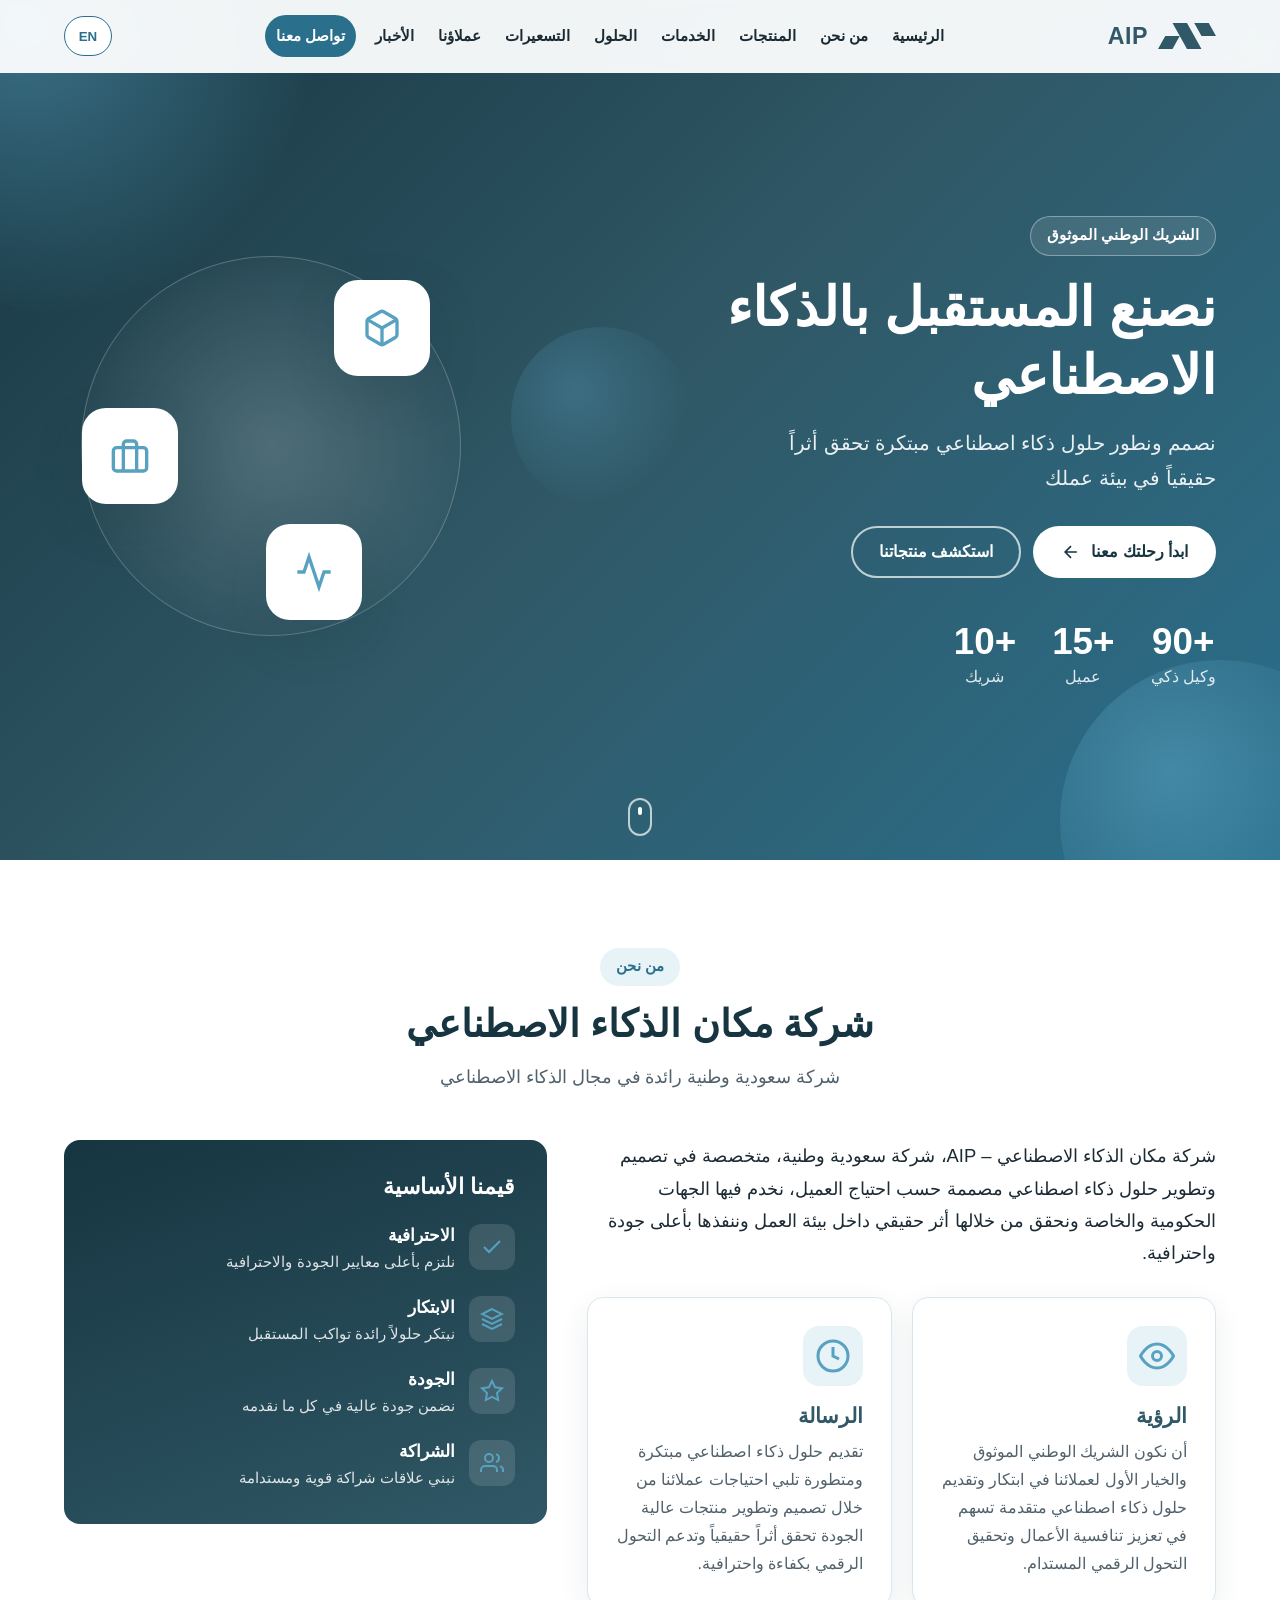
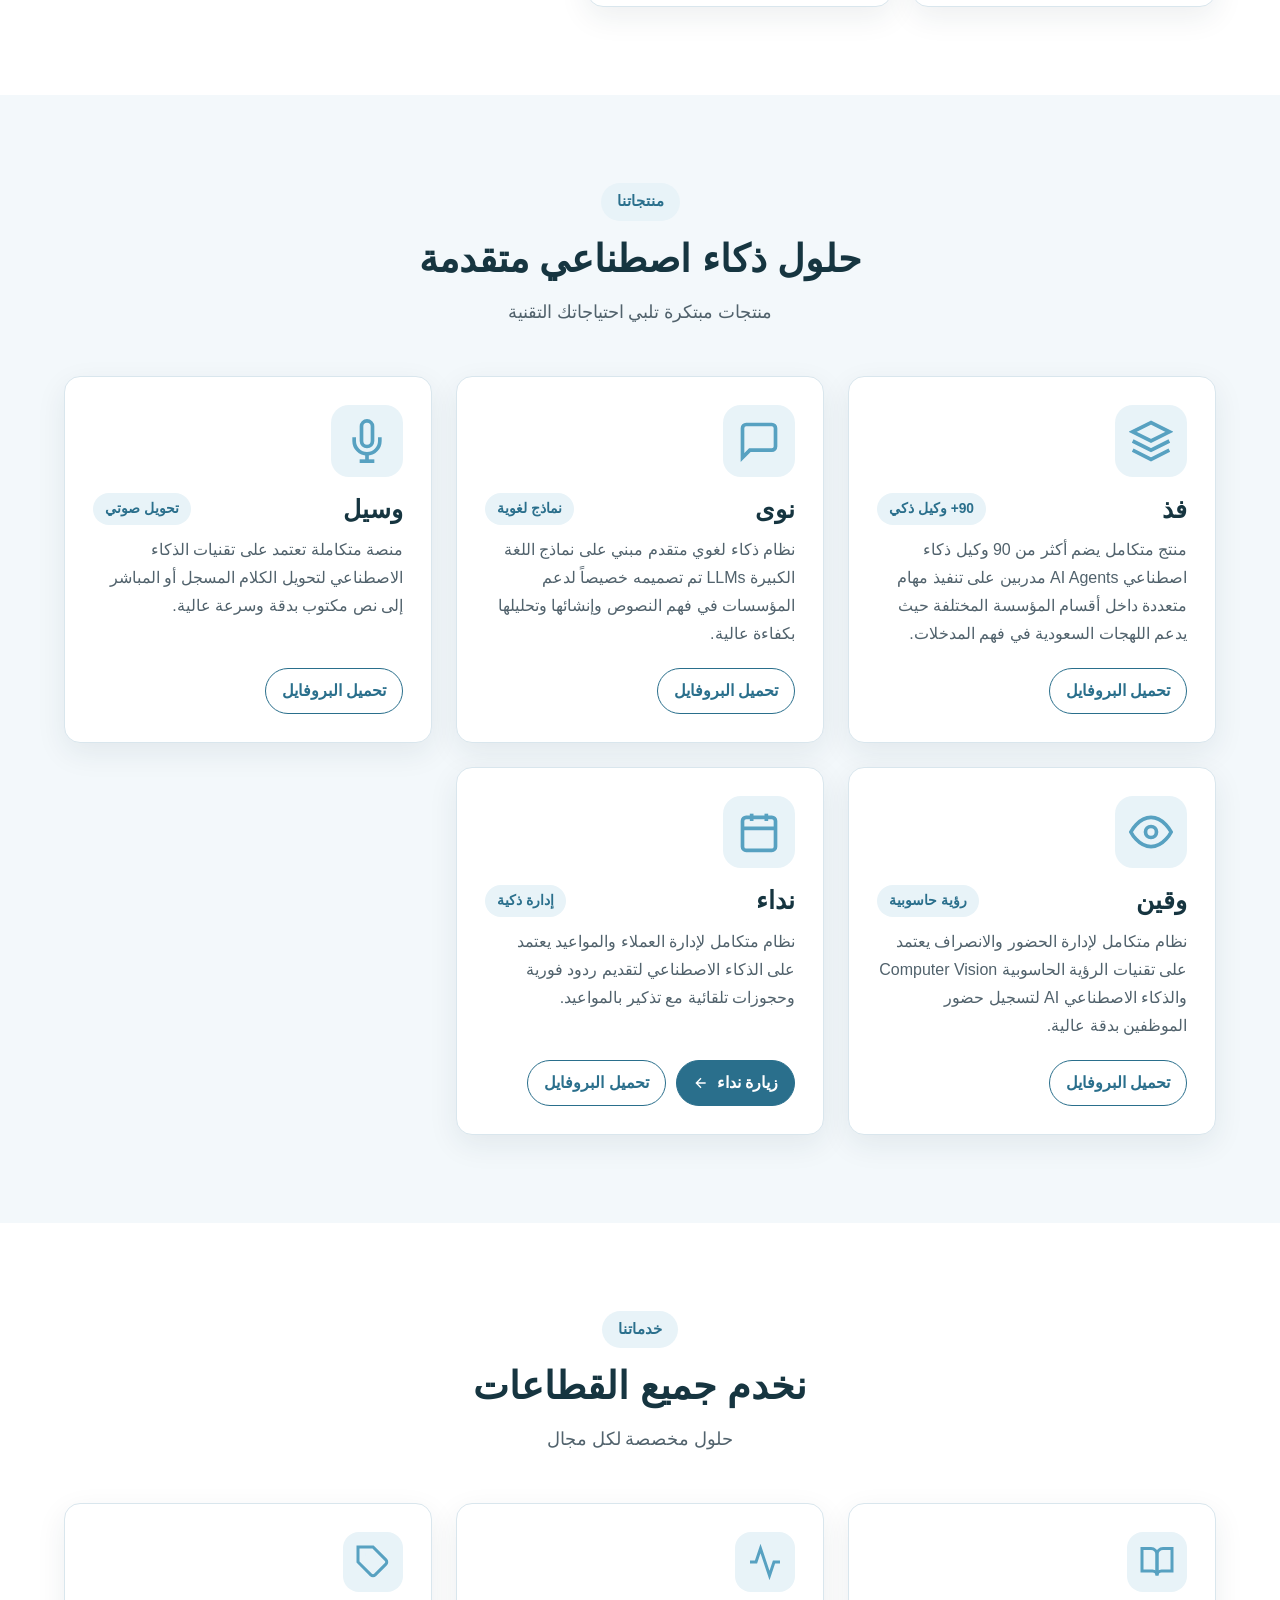
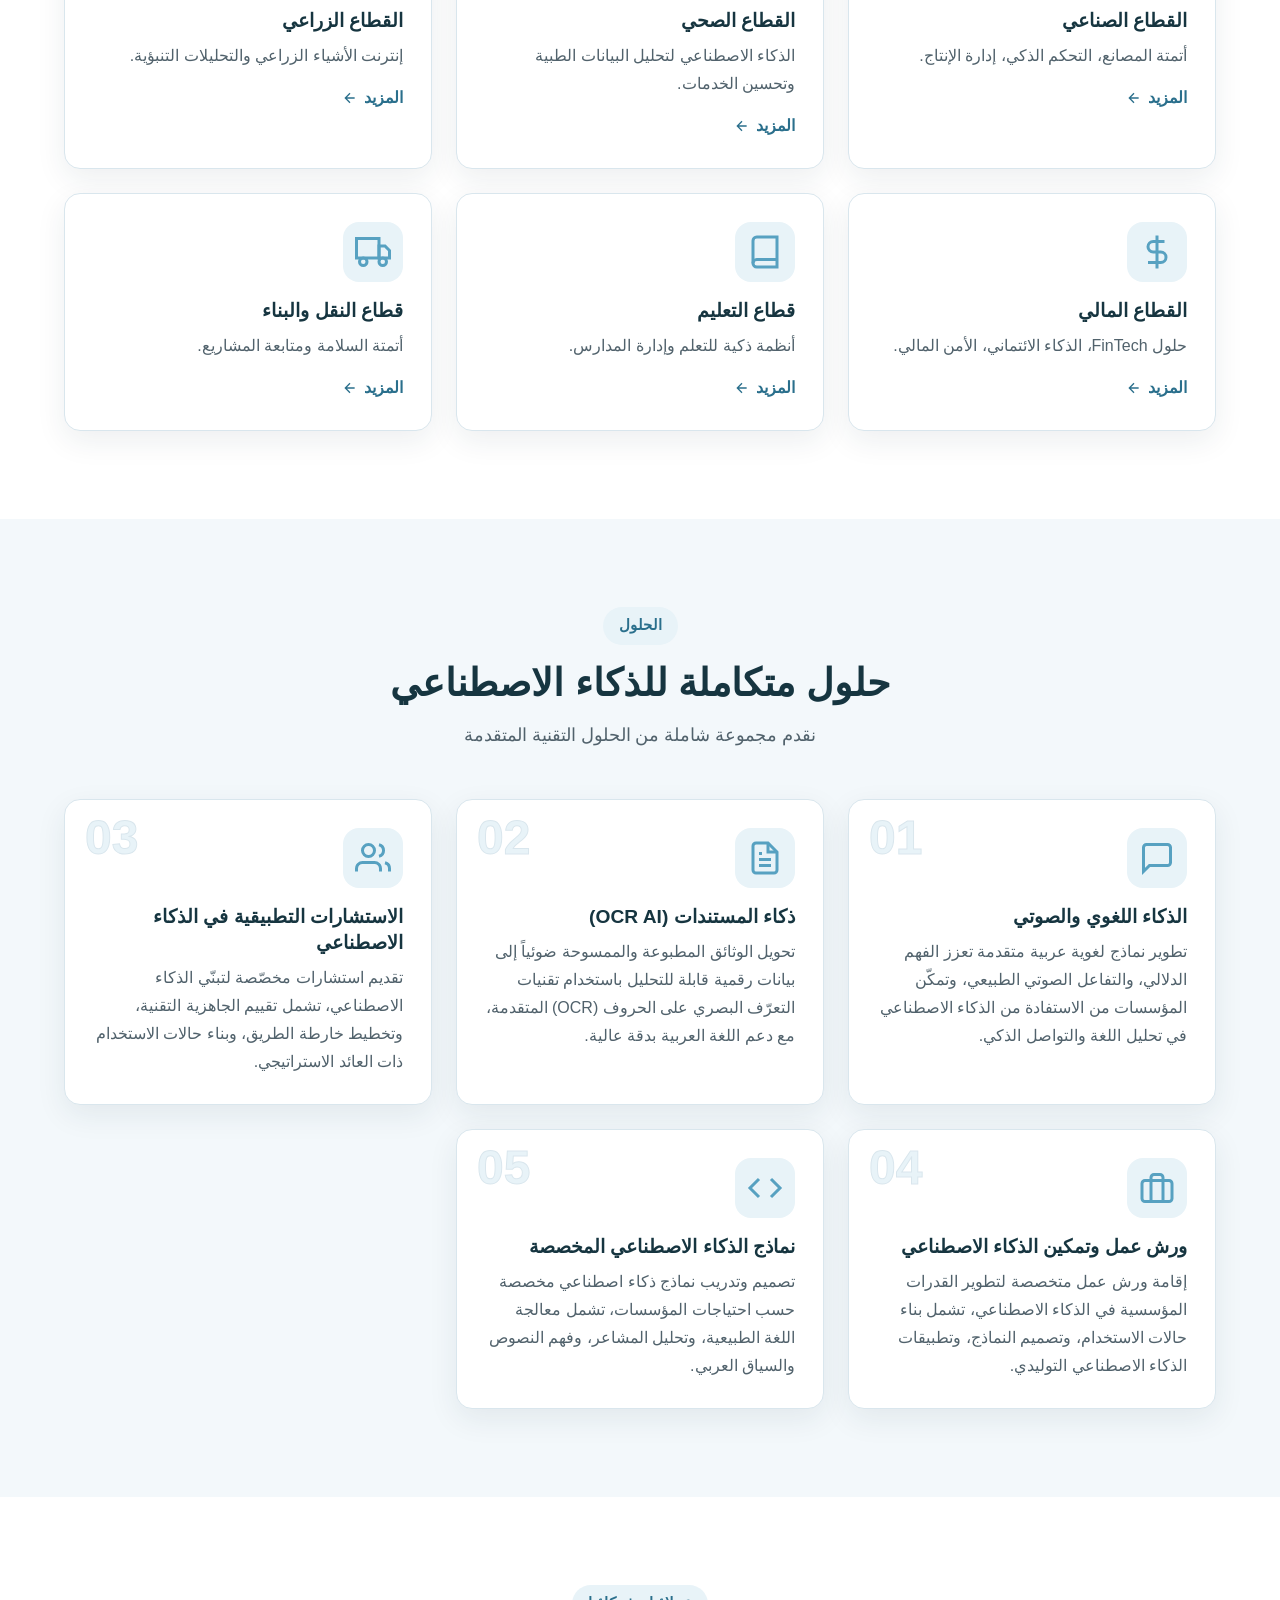
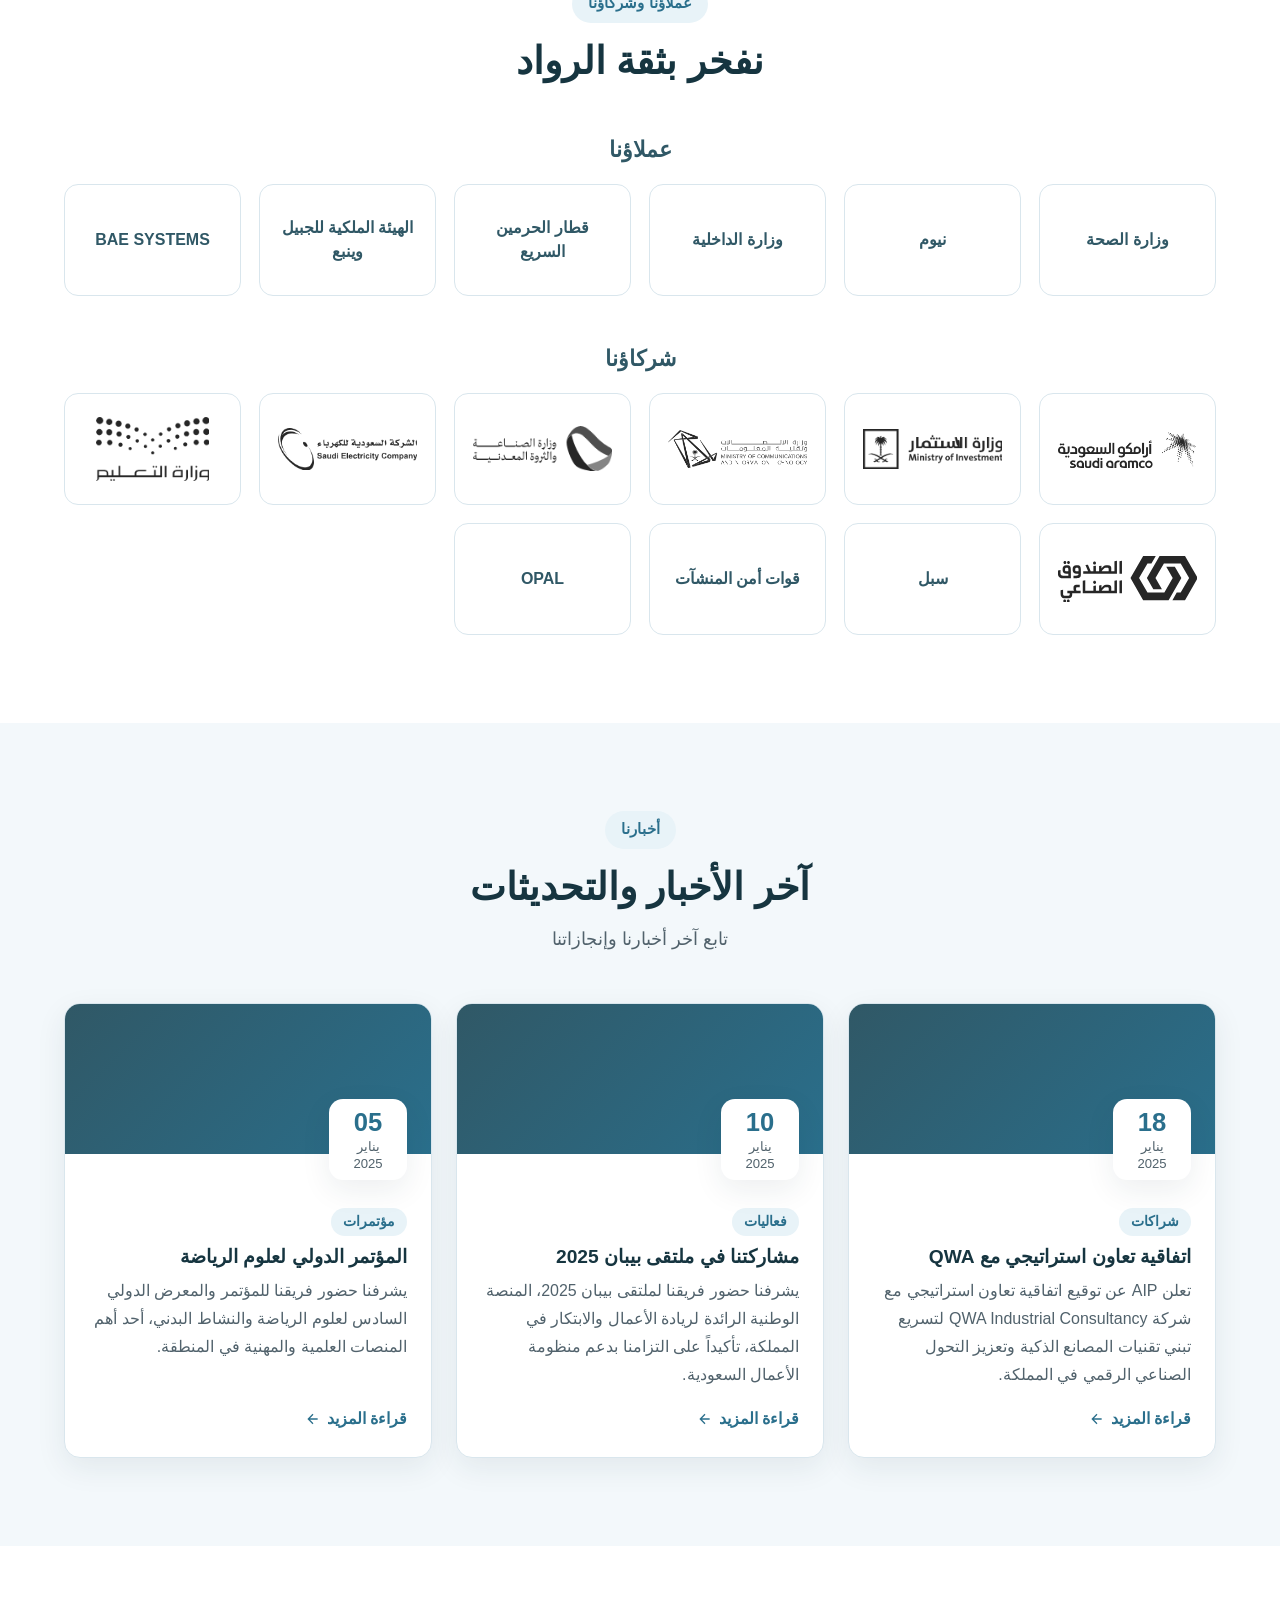
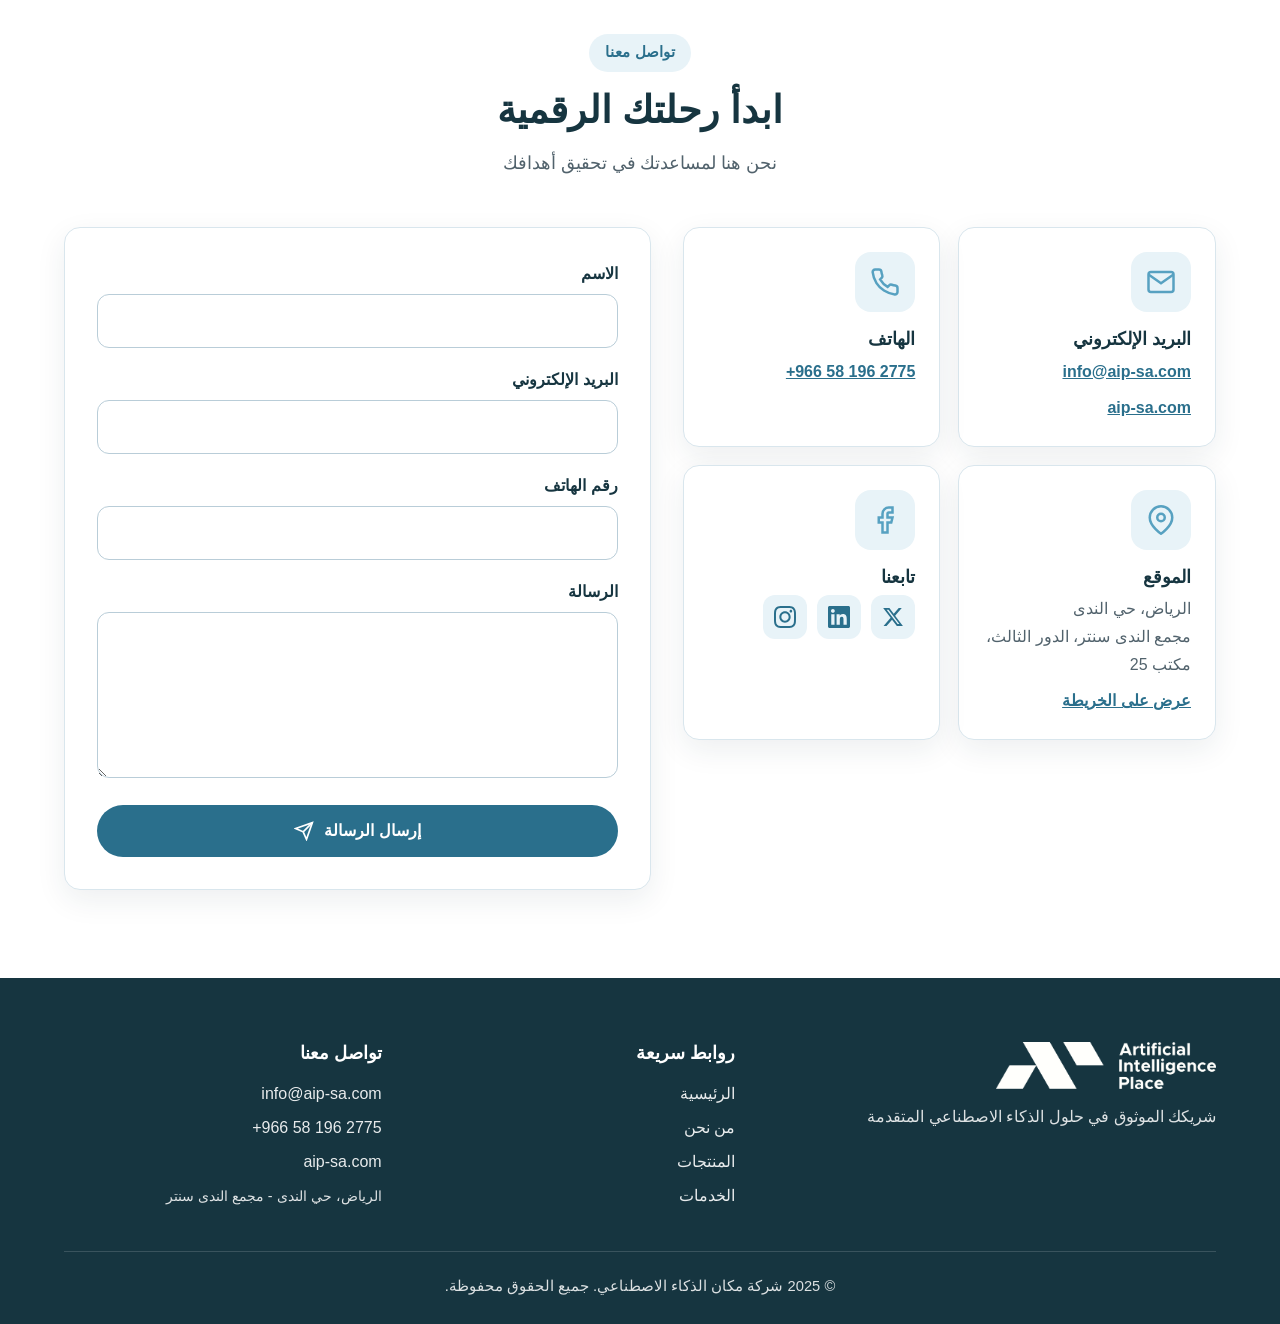
==== public/index.html @ 60fdc1ae "Rebuild AIP website from the Feb 2026 saudiaip.com archive for aip-sa.com Static HTML/CSS/JS rebuild" ====
<!DOCTYPE html>
<html lang="ar" dir="rtl" data-title-ar="AIP - شركة مكان الذكاء الاصطناعي" data-title-en="AIP - AI Place Company">
<head>
  <meta charset="UTF-8">
  <meta name="viewport" content="width=device-width, initial-scale=1">
  <title>AIP - شركة مكان الذكاء الاصطناعي</title>
  <meta name="description" content="شركة مكان الذكاء الاصطناعي - AIP | AI Place Company">
  <meta name="theme-color" content="#57a1c1">
  <meta name="format-detection" content="telephone=yes">
  <link rel="canonical" href="https://aip-sa.com/">
  <link rel="icon" type="image/svg+xml" href="assets/img/logo-mark.svg">
  <link rel="stylesheet" href="assets/css/style.css">
</head>
<body>
  <a class="skip-link" href="#main" data-ar="تخطَّ إلى المحتوى" data-en="Skip to content">تخطَّ إلى المحتوى</a>

  <div class="splash" aria-hidden="true">
    <div class="splash-inner">
      <img src="assets/img/logo-mark.svg" alt="" width="92" height="40">
      <div class="loader"></div>
    </div>
  </div>

  <header class="navbar" id="navbar">
    <nav class="container nav-content" aria-label="Main" data-ar-label="القائمة الرئيسية" data-en-label="Main">
      <a class="logo" href="#home" aria-label="AIP">
        <img src="assets/img/logo-mark.svg" alt="" width="58" height="25">
        <span>AIP</span>
      </a>
      <ul class="nav-menu" id="navMenu">
        <li><a href="#home" class="nav-link" data-ar="الرئيسية" data-en="Home">الرئيسية</a></li>
        <li><a href="#about" class="nav-link" data-ar="من نحن" data-en="About Us">من نحن</a></li>
        <li><a href="#products" class="nav-link" data-ar="المنتجات" data-en="Products">المنتجات</a></li>
        <li><a href="#services" class="nav-link" data-ar="الخدمات" data-en="Services">الخدمات</a></li>
        <li><a href="#solutions" class="nav-link" data-ar="الحلول" data-en="Solutions">الحلول</a></li>
        <li><a href="pricing.html" class="nav-link" data-ar="التسعيرات" data-en="Pricing">التسعيرات</a></li>
        <li><a href="#clients" class="nav-link" data-ar="عملاؤنا" data-en="Clients">عملاؤنا</a></li>
        <li><a href="#news" class="nav-link" data-ar="الأخبار" data-en="News">الأخبار</a></li>
        <li><a href="#contact" class="nav-link btn-nav" data-ar="تواصل معنا" data-en="Contact Us">تواصل معنا</a></li>
      </ul>
      <div class="nav-actions">
        <button type="button" class="lang-toggle" id="langToggle" lang="en" aria-label="Switch to English">EN</button>
        <button type="button" class="menu-toggle" id="menuToggle" aria-expanded="false" aria-controls="navMenu" aria-label="القائمة" data-ar-label="القائمة" data-en-label="Menu">
          <span></span><span></span><span></span>
        </button>
      </div>
    </nav>
  </header>

  <main id="main">
    <!-- Hero -->
    <section id="home" class="hero">
      <div class="hero-background" aria-hidden="true">
        <div class="shape shape-1"></div>
        <div class="shape shape-2"></div>
        <div class="shape shape-3"></div>
      </div>
      <div class="container">
        <div class="hero-grid">
          <div class="hero-content">
            <p class="hero-badge" data-ar="الشريك الوطني الموثوق" data-en="Trusted National Partner">الشريك الوطني الموثوق</p>
            <h1 class="hero-title" data-ar="نصنع المستقبل بالذكاء الاصطناعي" data-en="Building the Future with AI">نصنع المستقبل بالذكاء الاصطناعي</h1>
            <p class="hero-subtitle" data-ar="نصمم ونطور حلول ذكاء اصطناعي مبتكرة تحقق أثراً حقيقياً في بيئة عملك" data-en="We design and develop innovative AI solutions that create real impact in your work environment">نصمم ونطور حلول ذكاء اصطناعي مبتكرة تحقق أثراً حقيقياً في بيئة عملك</p>
            <div class="hero-buttons">
              <a href="#contact" class="btn btn-primary">
                <span data-ar="ابدأ رحلتك معنا" data-en="Start Your Journey">ابدأ رحلتك معنا</span>
                <svg class="i-arrow" width="20" height="20" viewBox="0 0 24 24" fill="none" stroke="currentColor" stroke-width="2" aria-hidden="true" focusable="false"><path d="M5 12h14M12 5l7 7-7 7"/></svg>
              </a>
              <a href="#products" class="btn btn-secondary"><span data-ar="استكشف منتجاتنا" data-en="Explore Products">استكشف منتجاتنا</span></a>
            </div>
            <div class="hero-stats">
              <div class="stat-item"><div class="stat-number" dir="ltr">90+</div><div class="stat-label" data-ar="وكيل ذكي" data-en="AI Agents">وكيل ذكي</div></div>
              <div class="stat-item"><div class="stat-number" dir="ltr">15+</div><div class="stat-label" data-ar="عميل" data-en="Clients">عميل</div></div>
              <div class="stat-item"><div class="stat-number" dir="ltr">10+</div><div class="stat-label" data-ar="شريك" data-en="Partners">شريك</div></div>
            </div>
          </div>
          <div class="hero-visual" aria-hidden="true">
            <div class="visual-container">
              <div class="floating-card card-1">
                <svg width="40" height="40" viewBox="0 0 24 24" fill="none" stroke="#57a1c1" stroke-width="2"><path d="M21 16V8a2 2 0 0 0-1-1.73l-7-4a2 2 0 0 0-2 0l-7 4A2 2 0 0 0 3 8v8a2 2 0 0 0 1 1.73l7 4a2 2 0 0 0 2 0l7-4A2 2 0 0 0 21 16z"/><polyline points="3.27 6.96 12 12.01 20.73 6.96"/><line x1="12" y1="22.08" x2="12" y2="12"/></svg>
              </div>
              <div class="floating-card card-2">
                <svg width="40" height="40" viewBox="0 0 24 24" fill="none" stroke="#57a1c1" stroke-width="2"><rect x="2" y="7" width="20" height="14" rx="2" ry="2"/><path d="M16 21V5a2 2 0 0 0-2-2h-4a2 2 0 0 0-2 2v16"/></svg>
              </div>
              <div class="floating-card card-3">
                <svg width="40" height="40" viewBox="0 0 24 24" fill="none" stroke="#57a1c1" stroke-width="2"><polyline points="22 12 18 12 15 21 9 3 6 12 2 12"/></svg>
              </div>
            </div>
          </div>
        </div>
      </div>
      <div class="scroll-indicator" aria-hidden="true"><div class="scroll-mouse"></div></div>
    </section>

    <!-- About -->
    <section id="about" class="section" aria-labelledby="about-title">
      <div class="container">
        <div class="section-header">
          <span class="section-label" data-ar="من نحن" data-en="About Us">من نحن</span>
          <h2 class="section-title" id="about-title" data-ar="شركة مكان الذكاء الاصطناعي" data-en="AI Place Company">شركة مكان الذكاء الاصطناعي</h2>
          <p class="section-description" data-ar="شركة سعودية وطنية رائدة في مجال الذكاء الاصطناعي" data-en="A leading Saudi national company in artificial intelligence">شركة سعودية وطنية رائدة في مجال الذكاء الاصطناعي</p>
        </div>
        <div class="about-grid">
          <div class="about-content">
            <p class="lead-text" data-ar="شركة مكان الذكاء الاصطناعي – AIP، شركة سعودية وطنية، متخصصة في تصميم وتطوير حلول ذكاء اصطناعي مصممة حسب احتياج العميل، نخدم فيها الجهات الحكومية والخاصة ونحقق من خلالها أثر حقيقي داخل بيئة العمل وننفذها بأعلى جودة واحترافية." data-en="AI Place – AIP, a Saudi national company specialized in designing and developing AI solutions tailored to client needs. We serve government and private sectors, creating real impact in work environments with the highest quality and professionalism.">شركة مكان الذكاء الاصطناعي – AIP، شركة سعودية وطنية، متخصصة في تصميم وتطوير حلول ذكاء اصطناعي مصممة حسب احتياج العميل، نخدم فيها الجهات الحكومية والخاصة ونحقق من خلالها أثر حقيقي داخل بيئة العمل وننفذها بأعلى جودة واحترافية.</p>
            <div class="vision-mission-grid">
              <article class="vm-card card">
                <div class="icon-box sm" aria-hidden="true">
                  <svg width="36" height="36" viewBox="0 0 24 24" fill="none" stroke="#57a1c1" stroke-width="2"><path d="M1 12s4-8 11-8 11 8 11 8-4 8-11 8-11-8-11-8z"/><circle cx="12" cy="12" r="3"/></svg>
                </div>
                <h3 data-ar="الرؤية" data-en="Vision">الرؤية</h3>
                <p data-ar="أن نكون الشريك الوطني الموثوق والخيار الأول لعملائنا في ابتكار وتقديم حلول ذكاء اصطناعي متقدمة تسهم في تعزيز تنافسية الأعمال وتحقيق التحول الرقمي المستدام." data-en="To be the trusted national partner and first choice for our clients in innovating and delivering advanced AI solutions that enhance business competitiveness and achieve sustainable digital transformation.">أن نكون الشريك الوطني الموثوق والخيار الأول لعملائنا في ابتكار وتقديم حلول ذكاء اصطناعي متقدمة تسهم في تعزيز تنافسية الأعمال وتحقيق التحول الرقمي المستدام.</p>
              </article>
              <article class="vm-card card">
                <div class="icon-box sm" aria-hidden="true">
                  <svg width="36" height="36" viewBox="0 0 24 24" fill="none" stroke="#57a1c1" stroke-width="2"><circle cx="12" cy="12" r="10"/><polyline points="12 6 12 12 16 14"/></svg>
                </div>
                <h3 data-ar="الرسالة" data-en="Mission">الرسالة</h3>
                <p data-ar="تقديم حلول ذكاء اصطناعي مبتكرة ومتطورة تلبي احتياجات عملائنا من خلال تصميم وتطوير منتجات عالية الجودة تحقق أثراً حقيقياً وتدعم التحول الرقمي بكفاءة واحترافية." data-en="Delivering innovative and advanced AI solutions that meet our clients' needs through designing and developing high-quality products that create real impact and support digital transformation efficiently and professionally.">تقديم حلول ذكاء اصطناعي مبتكرة ومتطورة تلبي احتياجات عملائنا من خلال تصميم وتطوير منتجات عالية الجودة تحقق أثراً حقيقياً وتدعم التحول الرقمي بكفاءة واحترافية.</p>
              </article>
            </div>
          </div>
          <div class="about-values">
            <h3 class="values-title" data-ar="قيمنا الأساسية" data-en="Our Core Values">قيمنا الأساسية</h3>
            <div class="values-list">
              <div class="value-item">
                <div class="value-icon" aria-hidden="true"><svg width="24" height="24" viewBox="0 0 24 24" fill="none" stroke="#57a1c1" stroke-width="2"><polyline points="20 6 9 17 4 12"/></svg></div>
                <div class="value-content">
                  <h4 data-ar="الاحترافية" data-en="Professionalism">الاحترافية</h4>
                  <p data-ar="نلتزم بأعلى معايير الجودة والاحترافية" data-en="Committed to highest quality and professionalism">نلتزم بأعلى معايير الجودة والاحترافية</p>
                </div>
              </div>
              <div class="value-item">
                <div class="value-icon" aria-hidden="true"><svg width="24" height="24" viewBox="0 0 24 24" fill="none" stroke="#57a1c1" stroke-width="2"><path d="M12 2L2 7l10 5 10-5-10-5z"/><path d="M2 17l10 5 10-5M2 12l10 5 10-5"/></svg></div>
                <div class="value-content">
                  <h4 data-ar="الابتكار" data-en="Innovation">الابتكار</h4>
                  <p data-ar="نبتكر حلولاً رائدة تواكب المستقبل" data-en="Creating pioneering solutions for the future">نبتكر حلولاً رائدة تواكب المستقبل</p>
                </div>
              </div>
              <div class="value-item">
                <div class="value-icon" aria-hidden="true"><svg width="24" height="24" viewBox="0 0 24 24" fill="none" stroke="#57a1c1" stroke-width="2"><path d="M12 2l3.09 6.26L22 9.27l-5 4.87 1.18 6.88L12 17.77l-6.18 3.25L7 14.14 2 9.27l6.91-1.01L12 2z"/></svg></div>
                <div class="value-content">
                  <h4 data-ar="الجودة" data-en="Quality">الجودة</h4>
                  <p data-ar="نضمن جودة عالية في كل ما نقدمه" data-en="Ensuring high quality in everything we deliver">نضمن جودة عالية في كل ما نقدمه</p>
                </div>
              </div>
              <div class="value-item">
                <div class="value-icon" aria-hidden="true"><svg width="24" height="24" viewBox="0 0 24 24" fill="none" stroke="#57a1c1" stroke-width="2"><path d="M17 21v-2a4 4 0 0 0-4-4H5a4 4 0 0 0-4 4v2"/><circle cx="9" cy="7" r="4"/><path d="M23 21v-2a4 4 0 0 0-3-3.87"/><path d="M16 3.13a4 4 0 0 1 0 7.75"/></svg></div>
                <div class="value-content">
                  <h4 data-ar="الشراكة" data-en="Partnership">الشراكة</h4>
                  <p data-ar="نبني علاقات شراكة قوية ومستدامة" data-en="Building strong and sustainable partnerships">نبني علاقات شراكة قوية ومستدامة</p>
                </div>
              </div>
            </div>
          </div>
        </div>
      </div>
    </section>

    <!-- Products -->
    <section id="products" class="section section-alt" aria-labelledby="products-title">
      <div class="container">
        <div class="section-header">
          <span class="section-label" data-ar="منتجاتنا" data-en="Our Products">منتجاتنا</span>
          <h2 class="section-title" id="products-title" data-ar="حلول ذكاء اصطناعي متقدمة" data-en="Advanced AI Solutions">حلول ذكاء اصطناعي متقدمة</h2>
          <p class="section-description" data-ar="منتجات مبتكرة تلبي احتياجاتك التقنية" data-en="Innovative products meeting your technical needs">منتجات مبتكرة تلبي احتياجاتك التقنية</p>
        </div>
        <div class="grid-auto">
          <article class="product-card card">
            <div class="icon-box" aria-hidden="true"><svg width="44" height="44" viewBox="0 0 24 24" fill="none" stroke="#57a1c1" stroke-width="2"><path d="M12 2L2 7l10 5 10-5-10-5z"/><path d="M2 17l10 5 10-5"/><path d="M2 12l10 5 10-5"/></svg></div>
            <div class="product-head">
              <h3 data-ar="فذ" data-en="Fath">فذ</h3>
              <span class="product-badge" data-ar="90+ وكيل ذكي" data-en="90+ AI Agents">90+ وكيل ذكي</span>
            </div>
            <p data-ar="منتج متكامل يضم أكثر من 90 وكيل ذكاء اصطناعي AI Agents مدربين على تنفيذ مهام متعددة داخل أقسام المؤسسة المختلفة حيث يدعم اللهجات السعودية في فهم المدخلات." data-en="An integrated product featuring over 90 AI Agents trained to perform multiple tasks across various organizational departments, supporting Saudi dialects.">منتج متكامل يضم أكثر من 90 وكيل ذكاء اصطناعي AI Agents مدربين على تنفيذ مهام متعددة داخل أقسام المؤسسة المختلفة حيث يدعم اللهجات السعودية في فهم المدخلات.</p>
            <div class="product-links">
              <a href="#contact" class="product-link"><span data-ar="تحميل البروفايل" data-en="Download Profile">تحميل البروفايل</span></a>
            </div>
          </article>

          <article class="product-card card">
            <div class="icon-box" aria-hidden="true"><svg width="44" height="44" viewBox="0 0 24 24" fill="none" stroke="#57a1c1" stroke-width="2"><path d="M21 15a2 2 0 0 1-2 2H7l-4 4V5a2 2 0 0 1 2-2h14a2 2 0 0 1 2 2z"/></svg></div>
            <div class="product-head">
              <h3 data-ar="نوى" data-en="Nawa">نوى</h3>
              <span class="product-badge" data-ar="نماذج لغوية" data-en="LLMs">نماذج لغوية</span>
            </div>
            <p data-ar="نظام ذكاء لغوي متقدم مبني على نماذج اللغة الكبيرة LLMs تم تصميمه خصيصاً لدعم المؤسسات في فهم النصوص وإنشائها وتحليلها بكفاءة عالية." data-en="An advanced linguistic intelligence system built on LLMs, designed to support organizations in understanding, generating, and analyzing texts efficiently.">نظام ذكاء لغوي متقدم مبني على نماذج اللغة الكبيرة LLMs تم تصميمه خصيصاً لدعم المؤسسات في فهم النصوص وإنشائها وتحليلها بكفاءة عالية.</p>
            <div class="product-links">
              <a href="#contact" class="product-link"><span data-ar="تحميل البروفايل" data-en="Download Profile">تحميل البروفايل</span></a>
            </div>
          </article>

          <article class="product-card card">
            <div class="icon-box" aria-hidden="true"><svg width="44" height="44" viewBox="0 0 24 24" fill="none" stroke="#57a1c1" stroke-width="2"><path d="M12 1a3 3 0 0 0-3 3v8a3 3 0 0 0 6 0V4a3 3 0 0 0-3-3z"/><path d="M19 10v2a7 7 0 0 1-14 0v-2"/><line x1="12" y1="19" x2="12" y2="23"/><line x1="8" y1="23" x2="16" y2="23"/></svg></div>
            <div class="product-head">
              <h3 data-ar="وسيل" data-en="Waseel">وسيل</h3>
              <span class="product-badge" data-ar="تحويل صوتي" data-en="Speech-to-Text">تحويل صوتي</span>
            </div>
            <p data-ar="منصة متكاملة تعتمد على تقنيات الذكاء الاصطناعي لتحويل الكلام المسجل أو المباشر إلى نص مكتوب بدقة وسرعة عالية." data-en="An integrated platform using AI technologies to convert recorded or live speech into written text with high accuracy and speed.">منصة متكاملة تعتمد على تقنيات الذكاء الاصطناعي لتحويل الكلام المسجل أو المباشر إلى نص مكتوب بدقة وسرعة عالية.</p>
            <div class="product-links">
              <a href="#contact" class="product-link"><span data-ar="تحميل البروفايل" data-en="Download Profile">تحميل البروفايل</span></a>
            </div>
          </article>

          <article class="product-card card">
            <div class="icon-box" aria-hidden="true"><svg width="44" height="44" viewBox="0 0 24 24" fill="none" stroke="#57a1c1" stroke-width="2"><path d="M1 12s4-8 11-8 11 8 11 8-4 8-11 8-11-8-11-8z"/><circle cx="12" cy="12" r="3"/></svg></div>
            <div class="product-head">
              <h3 data-ar="وقين" data-en="Waqeen">وقين</h3>
              <span class="product-badge" data-ar="رؤية حاسوبية" data-en="Computer Vision">رؤية حاسوبية</span>
            </div>
            <p data-ar="نظام متكامل لإدارة الحضور والانصراف يعتمد على تقنيات الرؤية الحاسوبية Computer Vision والذكاء الاصطناعي AI لتسجيل حضور الموظفين بدقة عالية." data-en="An integrated attendance management system using Computer Vision and AI to record employee attendance with high accuracy.">نظام متكامل لإدارة الحضور والانصراف يعتمد على تقنيات الرؤية الحاسوبية Computer Vision والذكاء الاصطناعي AI لتسجيل حضور الموظفين بدقة عالية.</p>
            <div class="product-links">
              <a href="#contact" class="product-link"><span data-ar="تحميل البروفايل" data-en="Download Profile">تحميل البروفايل</span></a>
            </div>
          </article>

          <article class="product-card card">
            <div class="icon-box" aria-hidden="true"><svg width="44" height="44" viewBox="0 0 24 24" fill="none" stroke="#57a1c1" stroke-width="2"><rect x="3" y="4" width="18" height="18" rx="2" ry="2"/><line x1="16" y1="2" x2="16" y2="6"/><line x1="8" y1="2" x2="8" y2="6"/><line x1="3" y1="10" x2="21" y2="10"/></svg></div>
            <div class="product-head">
              <h3 data-ar="نداء" data-en="Nidaa">نداء</h3>
              <span class="product-badge" data-ar="إدارة ذكية" data-en="Smart Management">إدارة ذكية</span>
            </div>
            <p data-ar="نظام متكامل لإدارة العملاء والمواعيد يعتمد على الذكاء الاصطناعي لتقديم ردود فورية وحجوزات تلقائية مع تذكير بالمواعيد." data-en="An integrated customer and appointment management system using AI to provide instant responses and automatic bookings with reminders.">نظام متكامل لإدارة العملاء والمواعيد يعتمد على الذكاء الاصطناعي لتقديم ردود فورية وحجوزات تلقائية مع تذكير بالمواعيد.</p>
            <div class="product-links">
              <a href="https://nedaa.aip-sa.com" class="product-link is-primary" target="_blank" rel="noopener">
                <span data-ar="زيارة نداء" data-en="Visit Nedaa">زيارة نداء</span>
                <svg class="i-arrow" width="16" height="16" viewBox="0 0 24 24" fill="none" stroke="currentColor" stroke-width="2" aria-hidden="true" focusable="false"><path d="M5 12h14M12 5l7 7-7 7"/></svg>
              </a>
              <a href="#contact" class="product-link"><span data-ar="تحميل البروفايل" data-en="Download Profile">تحميل البروفايل</span></a>
            </div>
          </article>
        </div>
      </div>
    </section>

    <!-- Services -->
    <section id="services" class="section" aria-labelledby="services-title">
      <div class="container">
        <div class="section-header">
          <span class="section-label" data-ar="خدماتنا" data-en="Our Services">خدماتنا</span>
          <h2 class="section-title" id="services-title" data-ar="نخدم جميع القطاعات" data-en="Serving All Sectors">نخدم جميع القطاعات</h2>
          <p class="section-description" data-ar="حلول مخصصة لكل مجال" data-en="Customized solutions for every field">حلول مخصصة لكل مجال</p>
        </div>
        <div class="grid-auto">
          <article class="service-card card">
            <div class="icon-box sm" aria-hidden="true"><svg width="36" height="36" viewBox="0 0 24 24" fill="none" stroke="#57a1c1" stroke-width="2"><path d="M2 3h6a4 4 0 0 1 4 4v14a3 3 0 0 0-3-3H2z"/><path d="M22 3h-6a4 4 0 0 0-4 4v14a3 3 0 0 1 3-3h7z"/></svg></div>
            <h3 data-ar="القطاع الصناعي" data-en="Industrial Sector">القطاع الصناعي</h3>
            <p data-ar="أتمتة المصانع، التحكم الذكي، إدارة الإنتاج." data-en="Factory automation, smart control, production management.">أتمتة المصانع، التحكم الذكي، إدارة الإنتاج.</p>
            <a href="#contact" class="service-link"><span data-ar="المزيد" data-en="Learn More">المزيد</span><svg class="i-arrow" width="16" height="16" viewBox="0 0 24 24" fill="none" stroke="currentColor" stroke-width="2" aria-hidden="true" focusable="false"><path d="M5 12h14M12 5l7 7-7 7"/></svg></a>
          </article>
          <article class="service-card card">
            <div class="icon-box sm" aria-hidden="true"><svg width="36" height="36" viewBox="0 0 24 24" fill="none" stroke="#57a1c1" stroke-width="2"><path d="M22 12h-4l-3 9L9 3l-3 9H2"/></svg></div>
            <h3 data-ar="القطاع الصحي" data-en="Healthcare Sector">القطاع الصحي</h3>
            <p data-ar="الذكاء الاصطناعي لتحليل البيانات الطبية وتحسين الخدمات." data-en="AI for medical data analysis and service improvement.">الذكاء الاصطناعي لتحليل البيانات الطبية وتحسين الخدمات.</p>
            <a href="#contact" class="service-link"><span data-ar="المزيد" data-en="Learn More">المزيد</span><svg class="i-arrow" width="16" height="16" viewBox="0 0 24 24" fill="none" stroke="currentColor" stroke-width="2" aria-hidden="true" focusable="false"><path d="M5 12h14M12 5l7 7-7 7"/></svg></a>
          </article>
          <article class="service-card card">
            <div class="icon-box sm" aria-hidden="true"><svg width="36" height="36" viewBox="0 0 24 24" fill="none" stroke="#57a1c1" stroke-width="2"><path d="M20.59 13.41l-7.17 7.17a2 2 0 0 1-2.83 0L2 12V2h10l8.59 8.59a2 2 0 0 1 0 2.82z"/><line x1="7" y1="7" x2="7.01" y2="7"/></svg></div>
            <h3 data-ar="القطاع الزراعي" data-en="Agricultural Sector">القطاع الزراعي</h3>
            <p data-ar="إنترنت الأشياء الزراعي والتحليلات التنبؤية." data-en="Agricultural IoT and predictive analytics.">إنترنت الأشياء الزراعي والتحليلات التنبؤية.</p>
            <a href="#contact" class="service-link"><span data-ar="المزيد" data-en="Learn More">المزيد</span><svg class="i-arrow" width="16" height="16" viewBox="0 0 24 24" fill="none" stroke="currentColor" stroke-width="2" aria-hidden="true" focusable="false"><path d="M5 12h14M12 5l7 7-7 7"/></svg></a>
          </article>
          <article class="service-card card">
            <div class="icon-box sm" aria-hidden="true"><svg width="36" height="36" viewBox="0 0 24 24" fill="none" stroke="#57a1c1" stroke-width="2"><line x1="12" y1="1" x2="12" y2="23"/><path d="M17 5H9.5a3.5 3.5 0 0 0 0 7h5a3.5 3.5 0 0 1 0 7H6"/></svg></div>
            <h3 data-ar="القطاع المالي" data-en="Financial Sector">القطاع المالي</h3>
            <p data-ar="حلول FinTech، الذكاء الائتماني، الأمن المالي." data-en="FinTech solutions, credit intelligence, financial security.">حلول FinTech، الذكاء الائتماني، الأمن المالي.</p>
            <a href="#contact" class="service-link"><span data-ar="المزيد" data-en="Learn More">المزيد</span><svg class="i-arrow" width="16" height="16" viewBox="0 0 24 24" fill="none" stroke="currentColor" stroke-width="2" aria-hidden="true" focusable="false"><path d="M5 12h14M12 5l7 7-7 7"/></svg></a>
          </article>
          <article class="service-card card">
            <div class="icon-box sm" aria-hidden="true"><svg width="36" height="36" viewBox="0 0 24 24" fill="none" stroke="#57a1c1" stroke-width="2"><path d="M4 19.5A2.5 2.5 0 0 1 6.5 17H20"/><path d="M6.5 2H20v20H6.5A2.5 2.5 0 0 1 4 19.5v-15A2.5 2.5 0 0 1 6.5 2z"/></svg></div>
            <h3 data-ar="قطاع التعليم" data-en="Education Sector">قطاع التعليم</h3>
            <p data-ar="أنظمة ذكية للتعلم وإدارة المدارس." data-en="Smart systems for learning and school management.">أنظمة ذكية للتعلم وإدارة المدارس.</p>
            <a href="#contact" class="service-link"><span data-ar="المزيد" data-en="Learn More">المزيد</span><svg class="i-arrow" width="16" height="16" viewBox="0 0 24 24" fill="none" stroke="currentColor" stroke-width="2" aria-hidden="true" focusable="false"><path d="M5 12h14M12 5l7 7-7 7"/></svg></a>
          </article>
          <article class="service-card card">
            <div class="icon-box sm" aria-hidden="true"><svg width="36" height="36" viewBox="0 0 24 24" fill="none" stroke="#57a1c1" stroke-width="2"><rect x="1" y="3" width="15" height="13"/><polygon points="16 8 20 8 23 11 23 16 16 16 16 8"/><circle cx="5.5" cy="18.5" r="2.5"/><circle cx="18.5" cy="18.5" r="2.5"/></svg></div>
            <h3 data-ar="قطاع النقل والبناء" data-en="Transport &amp; Construction">قطاع النقل والبناء</h3>
            <p data-ar="أتمتة السلامة ومتابعة المشاريع." data-en="Safety automation and project monitoring.">أتمتة السلامة ومتابعة المشاريع.</p>
            <a href="#contact" class="service-link"><span data-ar="المزيد" data-en="Learn More">المزيد</span><svg class="i-arrow" width="16" height="16" viewBox="0 0 24 24" fill="none" stroke="currentColor" stroke-width="2" aria-hidden="true" focusable="false"><path d="M5 12h14M12 5l7 7-7 7"/></svg></a>
          </article>
        </div>
      </div>
    </section>

    <!-- Solutions -->
    <section id="solutions" class="section section-alt" aria-labelledby="solutions-title">
      <div class="container">
        <div class="section-header">
          <span class="section-label" data-ar="الحلول" data-en="Solutions">الحلول</span>
          <h2 class="section-title" id="solutions-title" data-ar="حلول متكاملة للذكاء الاصطناعي" data-en="Comprehensive AI Solutions">حلول متكاملة للذكاء الاصطناعي</h2>
          <p class="section-description" data-ar="نقدم مجموعة شاملة من الحلول التقنية المتقدمة" data-en="We offer a comprehensive range of advanced technical solutions">نقدم مجموعة شاملة من الحلول التقنية المتقدمة</p>
        </div>
        <div class="grid-auto">
          <article class="solution-card card">
            <div class="solution-number" aria-hidden="true">01</div>
            <div class="icon-box sm" aria-hidden="true"><svg width="36" height="36" viewBox="0 0 24 24" fill="none" stroke="#57a1c1" stroke-width="2"><path d="M21 15a2 2 0 0 1-2 2H7l-4 4V5a2 2 0 0 1 2-2h14a2 2 0 0 1 2 2z"/></svg></div>
            <h3 data-ar="الذكاء اللغوي والصوتي" data-en="Language &amp; Voice Intelligence">الذكاء اللغوي والصوتي</h3>
            <p data-ar="تطوير نماذج لغوية عربية متقدمة تعزز الفهم الدلالي، والتفاعل الصوتي الطبيعي، وتمكّن المؤسسات من الاستفادة من الذكاء الاصطناعي في تحليل اللغة والتواصل الذكي." data-en="Developing advanced Arabic language models that enhance semantic understanding and natural voice interaction, enabling organizations to benefit from AI in language analysis.">تطوير نماذج لغوية عربية متقدمة تعزز الفهم الدلالي، والتفاعل الصوتي الطبيعي، وتمكّن المؤسسات من الاستفادة من الذكاء الاصطناعي في تحليل اللغة والتواصل الذكي.</p>
          </article>
          <article class="solution-card card">
            <div class="solution-number" aria-hidden="true">02</div>
            <div class="icon-box sm" aria-hidden="true"><svg width="36" height="36" viewBox="0 0 24 24" fill="none" stroke="#57a1c1" stroke-width="2"><path d="M14 2H6a2 2 0 0 0-2 2v16a2 2 0 0 0 2 2h12a2 2 0 0 0 2-2V8z"/><polyline points="14 2 14 8 20 8"/><line x1="16" y1="13" x2="8" y2="13"/><line x1="16" y1="17" x2="8" y2="17"/><polyline points="10 9 9 9 8 9"/></svg></div>
            <h3 data-ar="ذكاء المستندات (OCR AI)" data-en="Document Intelligence (OCR AI)">ذكاء المستندات (OCR AI)</h3>
            <p data-ar="تحويل الوثائق المطبوعة والممسوحة ضوئياً إلى بيانات رقمية قابلة للتحليل باستخدام تقنيات التعرّف البصري على الحروف (OCR) المتقدمة، مع دعم اللغة العربية بدقة عالية." data-en="Converting printed and scanned documents into analyzable digital data using advanced OCR technologies, with high-accuracy Arabic language support.">تحويل الوثائق المطبوعة والممسوحة ضوئياً إلى بيانات رقمية قابلة للتحليل باستخدام تقنيات التعرّف البصري على الحروف (OCR) المتقدمة، مع دعم اللغة العربية بدقة عالية.</p>
          </article>
          <article class="solution-card card">
            <div class="solution-number" aria-hidden="true">03</div>
            <div class="icon-box sm" aria-hidden="true"><svg width="36" height="36" viewBox="0 0 24 24" fill="none" stroke="#57a1c1" stroke-width="2"><path d="M17 21v-2a4 4 0 0 0-4-4H5a4 4 0 0 0-4 4v2"/><circle cx="9" cy="7" r="4"/><path d="M23 21v-2a4 4 0 0 0-3-3.87"/><path d="M16 3.13a4 4 0 0 1 0 7.75"/></svg></div>
            <h3 data-ar="الاستشارات التطبيقية في الذكاء الاصطناعي" data-en="Applied AI Consulting">الاستشارات التطبيقية في الذكاء الاصطناعي</h3>
            <p data-ar="تقديم استشارات مخصّصة لتبنّي الذكاء الاصطناعي، تشمل تقييم الجاهزية التقنية، وتخطيط خارطة الطريق، وبناء حالات الاستخدام ذات العائد الاستراتيجي." data-en="Providing customized consulting for AI adoption, including technical readiness assessment, roadmap planning, and building strategic use cases.">تقديم استشارات مخصّصة لتبنّي الذكاء الاصطناعي، تشمل تقييم الجاهزية التقنية، وتخطيط خارطة الطريق، وبناء حالات الاستخدام ذات العائد الاستراتيجي.</p>
          </article>
          <article class="solution-card card">
            <div class="solution-number" aria-hidden="true">04</div>
            <div class="icon-box sm" aria-hidden="true"><svg width="36" height="36" viewBox="0 0 24 24" fill="none" stroke="#57a1c1" stroke-width="2"><rect x="2" y="7" width="20" height="14" rx="2" ry="2"/><path d="M16 21V5a2 2 0 0 0-2-2h-4a2 2 0 0 0-2 2v16"/></svg></div>
            <h3 data-ar="ورش عمل وتمكين الذكاء الاصطناعي" data-en="AI Workshops &amp; Enablement">ورش عمل وتمكين الذكاء الاصطناعي</h3>
            <p data-ar="إقامة ورش عمل متخصصة لتطوير القدرات المؤسسية في الذكاء الاصطناعي، تشمل بناء حالات الاستخدام، وتصميم النماذج، وتطبيقات الذكاء الاصطناعي التوليدي." data-en="Conducting specialized workshops to develop organizational capabilities in AI, including use case building, model design, and generative AI applications.">إقامة ورش عمل متخصصة لتطوير القدرات المؤسسية في الذكاء الاصطناعي، تشمل بناء حالات الاستخدام، وتصميم النماذج، وتطبيقات الذكاء الاصطناعي التوليدي.</p>
          </article>
          <article class="solution-card card">
            <div class="solution-number" aria-hidden="true">05</div>
            <div class="icon-box sm" aria-hidden="true"><svg width="36" height="36" viewBox="0 0 24 24" fill="none" stroke="#57a1c1" stroke-width="2"><polyline points="16 18 22 12 16 6"/><polyline points="8 6 2 12 8 18"/></svg></div>
            <h3 data-ar="نماذج الذكاء الاصطناعي المخصصة" data-en="Custom AI Models">نماذج الذكاء الاصطناعي المخصصة</h3>
            <p data-ar="تصميم وتدريب نماذج ذكاء اصطناعي مخصصة حسب احتياجات المؤسسات، تشمل معالجة اللغة الطبيعية، وتحليل المشاعر، وفهم النصوص والسياق العربي." data-en="Designing and training custom AI models according to organizational needs, including NLP, sentiment analysis, and understanding Arabic texts and context.">تصميم وتدريب نماذج ذكاء اصطناعي مخصصة حسب احتياجات المؤسسات، تشمل معالجة اللغة الطبيعية، وتحليل المشاعر، وفهم النصوص والسياق العربي.</p>
          </article>
        </div>
      </div>
    </section>

    <!-- Clients & partners -->
    <section id="clients" class="section" aria-labelledby="clients-title">
      <div class="container">
        <div class="section-header">
          <span class="section-label" data-ar="عملاؤنا وشركاؤنا" data-en="Our Clients &amp; Partners">عملاؤنا وشركاؤنا</span>
          <h2 class="section-title" id="clients-title" data-ar="نفخر بثقة الرواد" data-en="Proud of Pioneer Trust">نفخر بثقة الرواد</h2>
        </div>

        <h3 class="cp-subtitle" data-ar="عملاؤنا" data-en="Our Clients">عملاؤنا</h3>
        <ul class="logo-grid" role="list" style="list-style:none;padding:0">
          <li class="logo-card"><span class="logo-text" data-ar="وزارة الصحة" data-en="Ministry of Health">وزارة الصحة</span></li>
          <li class="logo-card"><span class="logo-text" data-ar="نيوم" data-en="NEOM">نيوم</span></li>
          <li class="logo-card"><span class="logo-text" data-ar="وزارة الداخلية" data-en="Ministry of Interior">وزارة الداخلية</span></li>
          <li class="logo-card"><span class="logo-text" data-ar="قطار الحرمين السريع" data-en="Haramain High Speed Rail">قطار الحرمين السريع</span></li>
          <li class="logo-card"><span class="logo-text" data-ar="الهيئة الملكية للجبيل وينبع" data-en="Royal Commission for Jubail &amp; Yanbu">الهيئة الملكية للجبيل وينبع</span></li>
          <li class="logo-card"><span class="logo-text" lang="en">BAE SYSTEMS</span></li>
        </ul>

        <h3 class="cp-subtitle" data-ar="شركاؤنا" data-en="Our Partners">شركاؤنا</h3>
        <ul class="logo-grid" role="list" style="list-style:none;padding:0">
          <li class="logo-card"><img src="assets/img/partners/aramco.png" width="259" height="72" loading="lazy" alt="أرامكو" data-ar-alt="أرامكو" data-en-alt="Aramco"></li>
          <li class="logo-card"><img src="assets/img/partners/misa.png" width="176" height="50" loading="lazy" alt="وزارة الاستثمار" data-ar-alt="وزارة الاستثمار" data-en-alt="Ministry of Investment"></li>
          <li class="logo-card"><img src="assets/img/partners/mcit.png" width="267" height="73" loading="lazy" alt="وزارة الاتصالات وتقنية المعلومات" data-ar-alt="وزارة الاتصالات وتقنية المعلومات" data-en-alt="Ministry of Communications and Information Technology"></li>
          <li class="logo-card"><img src="assets/img/partners/mim.png" width="165" height="53" loading="lazy" alt="وزارة الصناعة والثروة المعدنية" data-ar-alt="وزارة الصناعة والثروة المعدنية" data-en-alt="Ministry of Industry and Mineral Resources"></li>
          <li class="logo-card"><img src="assets/img/partners/sec.png" width="201" height="61" loading="lazy" alt="الشركة السعودية للكهرباء" data-ar-alt="الشركة السعودية للكهرباء" data-en-alt="Saudi Electricity Company"></li>
          <li class="logo-card"><img src="assets/img/partners/moe.png" width="139" height="79" loading="lazy" alt="وزارة التعليم" data-ar-alt="وزارة التعليم" data-en-alt="Ministry of Education"></li>
          <li class="logo-card"><img src="assets/img/partners/sidf.png" width="139" height="46" loading="lazy" alt="الصندوق الصناعي" data-ar-alt="الصندوق الصناعي" data-en-alt="Industrial Development Fund"></li>
          <li class="logo-card"><span class="logo-text" data-ar="سبل" data-en="Sebl">سبل</span></li>
          <li class="logo-card"><span class="logo-text" data-ar="قوات أمن المنشآت" data-en="Facilities Security Forces">قوات أمن المنشآت</span></li>
          <li class="logo-card"><span class="logo-text" lang="en">OPAL</span></li>
        </ul>
      </div>
    </section>

    <!-- News -->
    <section id="news" class="section section-alt" aria-labelledby="news-title">
      <div class="container">
        <div class="section-header">
          <span class="section-label" data-ar="أخبارنا" data-en="Our News">أخبارنا</span>
          <h2 class="section-title" id="news-title" data-ar="آخر الأخبار والتحديثات" data-en="Latest News &amp; Updates">آخر الأخبار والتحديثات</h2>
          <p class="section-description" data-ar="تابع آخر أخبارنا وإنجازاتنا" data-en="Follow our latest news and achievements">تابع آخر أخبارنا وإنجازاتنا</p>
        </div>
        <div class="grid-auto">
          <article class="news-card card">
            <div class="news-image" aria-hidden="true">
              <div class="news-date-badge"><span class="day">18</span><span class="month" data-ar="يناير" data-en="January">يناير</span><span class="year">2025</span></div>
            </div>
            <div class="news-content">
              <p class="news-category" data-ar="شراكات" data-en="Partnerships">شراكات</p>
              <h3 class="news-title" data-ar="اتفاقية تعاون استراتيجي مع QWA" data-en="Strategic Partnership with QWA">اتفاقية تعاون استراتيجي مع QWA</h3>
              <p class="news-excerpt" data-ar="تعلن AIP عن توقيع اتفاقية تعاون استراتيجي مع شركة QWA Industrial Consultancy لتسريع تبني تقنيات المصانع الذكية وتعزيز التحول الصناعي الرقمي في المملكة." data-en="AIP announces signing a strategic partnership with QWA Industrial Consultancy to accelerate smart factory technology adoption and enhance digital industrial transformation in Saudi Arabia.">تعلن AIP عن توقيع اتفاقية تعاون استراتيجي مع شركة QWA Industrial Consultancy لتسريع تبني تقنيات المصانع الذكية وتعزيز التحول الصناعي الرقمي في المملكة.</p>
              <a href="https://www.linkedin.com/posts/saudiaip_aip-qwa-aepaesaesaevaewaesabraepaesaezaeqaetaey-activity-7388674318672543745-v_6E" target="_blank" rel="noopener" class="news-link"><span data-ar="قراءة المزيد" data-en="Read More">قراءة المزيد</span><svg class="i-arrow" width="16" height="16" viewBox="0 0 24 24" fill="none" stroke="currentColor" stroke-width="2" aria-hidden="true" focusable="false"><path d="M5 12h14M12 5l7 7-7 7"/></svg></a>
            </div>
          </article>
          <article class="news-card card">
            <div class="news-image" aria-hidden="true">
              <div class="news-date-badge"><span class="day">10</span><span class="month" data-ar="يناير" data-en="January">يناير</span><span class="year">2025</span></div>
            </div>
            <div class="news-content">
              <p class="news-category" data-ar="فعاليات" data-en="Events">فعاليات</p>
              <h3 class="news-title" data-ar="مشاركتنا في ملتقى بيبان 2025" data-en="Our Participation in Biban 2025">مشاركتنا في ملتقى بيبان 2025</h3>
              <p class="news-excerpt" data-ar="يشرفنا حضور فريقنا لملتقى بيبان 2025، المنصة الوطنية الرائدة لريادة الأعمال والابتكار في المملكة، تأكيداً على التزامنا بدعم منظومة الأعمال السعودية." data-en="We are honored to participate in Biban 2025, the leading national platform for entrepreneurship and innovation in Saudi Arabia, affirming our commitment to supporting the Saudi business ecosystem.">يشرفنا حضور فريقنا لملتقى بيبان 2025، المنصة الوطنية الرائدة لريادة الأعمال والابتكار في المملكة، تأكيداً على التزامنا بدعم منظومة الأعمال السعودية.</p>
              <a href="https://www.linkedin.com/posts/saudiaip_aepaesaeyaeraepaejabraepaesaepaedaefaeuaepaehaey-activity-7383424915963731968-q-TJ" target="_blank" rel="noopener" class="news-link"><span data-ar="قراءة المزيد" data-en="Read More">قراءة المزيد</span><svg class="i-arrow" width="16" height="16" viewBox="0 0 24 24" fill="none" stroke="currentColor" stroke-width="2" aria-hidden="true" focusable="false"><path d="M5 12h14M12 5l7 7-7 7"/></svg></a>
            </div>
          </article>
          <article class="news-card card">
            <div class="news-image" aria-hidden="true">
              <div class="news-date-badge"><span class="day">05</span><span class="month" data-ar="يناير" data-en="January">يناير</span><span class="year">2025</span></div>
            </div>
            <div class="news-content">
              <p class="news-category" data-ar="مؤتمرات" data-en="Conferences">مؤتمرات</p>
              <h3 class="news-title" data-ar="المؤتمر الدولي لعلوم الرياضة" data-en="International Sports Science Conference">المؤتمر الدولي لعلوم الرياضة</h3>
              <p class="news-excerpt" data-ar="يشرفنا حضور فريقنا للمؤتمر والمعرض الدولي السادس لعلوم الرياضة والنشاط البدني، أحد أهم المنصات العلمية والمهنية في المنطقة." data-en="We are honored to attend the 6th International Conference and Exhibition on Sports Science and Physical Activity, one of the most important scientific and professional platforms in the region.">يشرفنا حضور فريقنا للمؤتمر والمعرض الدولي السادس لعلوم الرياضة والنشاط البدني، أحد أهم المنصات العلمية والمهنية في المنطقة.</p>
              <a href="https://www.linkedin.com/company/saudiaip" target="_blank" rel="noopener" class="news-link"><span data-ar="قراءة المزيد" data-en="Read More">قراءة المزيد</span><svg class="i-arrow" width="16" height="16" viewBox="0 0 24 24" fill="none" stroke="currentColor" stroke-width="2" aria-hidden="true" focusable="false"><path d="M5 12h14M12 5l7 7-7 7"/></svg></a>
            </div>
          </article>
        </div>
      </div>
    </section>

    <!-- Contact -->
    <section id="contact" class="section" aria-labelledby="contact-title">
      <div class="container">
        <div class="section-header">
          <span class="section-label" data-ar="تواصل معنا" data-en="Contact Us">تواصل معنا</span>
          <h2 class="section-title" id="contact-title" data-ar="ابدأ رحلتك الرقمية" data-en="Start Your Digital Journey">ابدأ رحلتك الرقمية</h2>
          <p class="section-description" data-ar="نحن هنا لمساعدتك في تحقيق أهدافك" data-en="We're here to help you achieve your goals">نحن هنا لمساعدتك في تحقيق أهدافك</p>
        </div>
        <div class="contact-grid">
          <div class="contact-info-wrapper">
            <div class="contact-info-card card">
              <div class="icon-box sm" aria-hidden="true"><svg width="30" height="30" viewBox="0 0 24 24" fill="none" stroke="#57a1c1" stroke-width="2"><path d="M4 4h16c1.1 0 2 .9 2 2v12c0 1.1-.9 2-2 2H4c-1.1 0-2-.9-2-2V6c0-1.1.9-2 2-2z"/><polyline points="22,6 12,13 2,6"/></svg></div>
              <h3 data-ar="البريد الإلكتروني" data-en="Email">البريد الإلكتروني</h3>
              <p><a href="mailto:info@aip-sa.com" dir="ltr">info@aip-sa.com</a></p>
              <p><a href="https://aip-sa.com" class="map-link" dir="ltr">aip-sa.com</a></p>
            </div>
            <div class="contact-info-card card">
              <div class="icon-box sm" aria-hidden="true"><svg width="30" height="30" viewBox="0 0 24 24" fill="none" stroke="#57a1c1" stroke-width="2"><path d="M22 16.92v3a2 2 0 0 1-2.18 2 19.79 19.79 0 0 1-8.63-3.07 19.5 19.5 0 0 1-6-6 19.79 19.79 0 0 1-3.07-8.67A2 2 0 0 1 4.11 2h3a2 2 0 0 1 2 1.72 12.84 12.84 0 0 0 .7 2.81 2 2 0 0 1-.45 2.11L8.09 9.91a16 16 0 0 0 6 6l1.27-1.27a2 2 0 0 1 2.11-.45 12.84 12.84 0 0 0 2.81.7A2 2 0 0 1 22 16.92z"/></svg></div>
              <h3 data-ar="الهاتف" data-en="Phone">الهاتف</h3>
              <p><a href="tel:+966581962775" dir="ltr">+966 58 196 2775</a></p>
            </div>
            <div class="contact-info-card card">
              <div class="icon-box sm" aria-hidden="true"><svg width="30" height="30" viewBox="0 0 24 24" fill="none" stroke="#57a1c1" stroke-width="2"><path d="M21 10c0 7-9 13-9 13s-9-6-9-13a9 9 0 0 1 18 0z"/><circle cx="12" cy="10" r="3"/></svg></div>
              <h3 data-ar="الموقع" data-en="Location">الموقع</h3>
              <p data-ar="الرياض، حي الندى" data-en="Riyadh, Al-Nada District">الرياض، حي الندى</p>
              <p data-ar="مجمع الندى سنتر، الدور الثالث، مكتب 25" data-en="Al-Nada Center, 3rd Floor, Office 25">مجمع الندى سنتر، الدور الثالث، مكتب 25</p>
              <a href="https://maps.app.goo.gl/AN3GzVKsRE81AF3C8?g_st=iw" target="_blank" rel="noopener" class="map-link" data-ar="عرض على الخريطة" data-en="View on Map">عرض على الخريطة</a>
            </div>
            <div class="contact-info-card card">
              <div class="icon-box sm" aria-hidden="true"><svg width="30" height="30" viewBox="0 0 24 24" fill="none" stroke="#57a1c1" stroke-width="2"><path d="M18 2h-3a5 5 0 0 0-5 5v3H7v4h3v8h4v-8h3l1-4h-4V7a1 1 0 0 1 1-1h3z"/></svg></div>
              <h3 data-ar="تابعنا" data-en="Follow Us">تابعنا</h3>
              <div class="social-links">
                <a href="https://twitter.com/saudi_aip" target="_blank" rel="noopener" aria-label="X (Twitter)">
                  <svg width="22" height="22" viewBox="0 0 24 24" fill="currentColor" aria-hidden="true" focusable="false"><path d="M18.244 2.25h3.308l-7.227 8.26 8.502 11.24H16.17l-5.214-6.817L4.99 21.75H1.68l7.73-8.835L1.254 2.25H8.08l4.713 6.231zm-1.161 17.52h1.833L7.084 4.126H5.117z"/></svg>
                </a>
                <a href="https://www.linkedin.com/company/saudiaip" target="_blank" rel="noopener" aria-label="LinkedIn">
                  <svg width="22" height="22" viewBox="0 0 24 24" fill="currentColor" aria-hidden="true" focusable="false"><path d="M20.447 20.452h-3.554v-5.569c0-1.328-.027-3.037-1.852-3.037-1.853 0-2.136 1.445-2.136 2.939v5.667H9.351V9h3.414v1.561h.046c.477-.9 1.637-1.85 3.37-1.85 3.601 0 4.267 2.37 4.267 5.455v6.286zM5.337 7.433c-1.144 0-2.063-.926-2.063-2.065 0-1.138.92-2.063 2.063-2.063 1.14 0 2.064.925 2.064 2.063 0 1.139-.925 2.065-2.064 2.065zm1.782 13.019H3.555V9h3.564v11.452zM22.225 0H1.771C.792 0 0 .774 0 1.729v20.542C0 23.227.792 24 1.771 24h20.451C23.2 24 24 23.227 24 22.271V1.729C24 .774 23.2 0 22.222 0h.003z"/></svg>
                </a>
                <a href="https://www.instagram.com/saudi_aip" target="_blank" rel="noopener" aria-label="Instagram">
                  <svg width="22" height="22" viewBox="0 0 24 24" fill="currentColor" aria-hidden="true" focusable="false"><path d="M12 2.163c3.204 0 3.584.012 4.85.07 3.252.148 4.771 1.691 4.919 4.919.058 1.265.069 1.645.069 4.849 0 3.205-.012 3.584-.069 4.849-.149 3.225-1.664 4.771-4.919 4.919-1.266.058-1.644.07-4.85.07-3.204 0-3.584-.012-4.849-.07-3.26-.149-4.771-1.699-4.919-4.92-.058-1.265-.07-1.644-.07-4.849 0-3.204.013-3.583.07-4.849.149-3.227 1.664-4.771 4.919-4.919 1.266-.057 1.645-.069 4.849-.069zm0-2.163c-3.259 0-3.667.014-4.947.072-4.358.2-6.78 2.618-6.98 6.98-.059 1.281-.073 1.689-.073 4.948 0 3.259.014 3.668.072 4.948.2 4.358 2.618 6.78 6.98 6.98 1.281.058 1.689.072 4.948.072 3.259 0 3.668-.014 4.948-.072 4.354-.2 6.782-2.618 6.979-6.98.059-1.28.073-1.689.073-4.948 0-3.259-.014-3.667-.072-4.947-.196-4.354-2.617-6.78-6.979-6.98-1.281-.059-1.69-.073-4.949-.073zm0 5.838c-3.403 0-6.162 2.759-6.162 6.162s2.759 6.163 6.162 6.163 6.162-2.759 6.162-6.163c0-3.403-2.759-6.162-6.162-6.162zm0 10.162c-2.209 0-4-1.79-4-4 0-2.209 1.791-4 4-4s4 1.791 4 4c0 2.21-1.791 4-4 4zm6.406-11.845c-.796 0-1.441.645-1.441 1.44s.645 1.44 1.441 1.44c.795 0 1.439-.645 1.439-1.44s-.644-1.44-1.439-1.44z"/></svg>
                </a>
              </div>
            </div>
          </div>

          <div class="contact-form-wrapper card">
            <form id="contactForm" class="contact-form" action="mailto:info@aip-sa.com" method="post" enctype="text/plain">
              <div class="form-group">
                <label for="name" data-ar="الاسم" data-en="Name">الاسم</label>
                <input type="text" id="name" name="name" required autocomplete="name">
              </div>
              <div class="form-group">
                <label for="email" data-ar="البريد الإلكتروني" data-en="Email">البريد الإلكتروني</label>
                <input type="email" id="email" name="email" required autocomplete="email" dir="ltr">
              </div>
              <div class="form-group">
                <label for="phone" data-ar="رقم الهاتف" data-en="Phone Number">رقم الهاتف</label>
                <input type="tel" id="phone" name="phone" required autocomplete="tel" dir="ltr">
              </div>
              <div class="form-group">
                <label for="message" data-ar="الرسالة" data-en="Message">الرسالة</label>
                <textarea id="message" name="message" rows="5"></textarea>
              </div>
              <button type="submit" class="btn btn-primary btn-full">
                <span data-ar="إرسال الرسالة" data-en="Send Message">إرسال الرسالة</span>
                <svg width="20" height="20" viewBox="0 0 24 24" fill="none" stroke="currentColor" stroke-width="2" aria-hidden="true" focusable="false"><line x1="22" y1="2" x2="11" y2="13"/><polygon points="22 2 15 22 11 13 2 9 22 2"/></svg>
              </button>
            </form>
          </div>
        </div>
      </div>
    </section>
  </main>

  <footer class="footer">
    <div class="container">
      <div class="footer-content">
        <div class="footer-brand">
          <div class="footer-logo"><img src="assets/img/logo-white.png" width="220" height="47" alt="AIP – Artificial Intelligence Place"></div>
          <p data-ar="شريكك الموثوق في حلول الذكاء الاصطناعي المتقدمة" data-en="Your Trusted Partner in Advanced AI Solutions">شريكك الموثوق في حلول الذكاء الاصطناعي المتقدمة</p>
        </div>
        <nav class="footer-links" aria-labelledby="footer-links-title">
          <h2 id="footer-links-title" data-ar="روابط سريعة" data-en="Quick Links">روابط سريعة</h2>
          <ul>
            <li><a href="#home" data-ar="الرئيسية" data-en="Home">الرئيسية</a></li>
            <li><a href="#about" data-ar="من نحن" data-en="About">من نحن</a></li>
            <li><a href="#products" data-ar="المنتجات" data-en="Products">المنتجات</a></li>
            <li><a href="#services" data-ar="الخدمات" data-en="Services">الخدمات</a></li>
          </ul>
        </nav>
        <div class="footer-contact">
          <h2 data-ar="تواصل معنا" data-en="Contact">تواصل معنا</h2>
          <p><a href="mailto:info@aip-sa.com" dir="ltr">info@aip-sa.com</a></p>
          <p><a href="tel:+966581962775" dir="ltr">+966 58 196 2775</a></p>
          <p><a href="https://aip-sa.com" dir="ltr">aip-sa.com</a></p>
          <p style="font-size:.9em;margin-top:8px" data-ar="الرياض، حي الندى - مجمع الندى سنتر" data-en="Riyadh, Al-Nada - Al-Nada Center">الرياض، حي الندى - مجمع الندى سنتر</p>
        </div>
      </div>
      <div class="footer-bottom">
        <p data-ar="© 2025 شركة مكان الذكاء الاصطناعي. جميع الحقوق محفوظة." data-en="© 2025 AI Place Company. All rights reserved.">© 2025 شركة مكان الذكاء الاصطناعي. جميع الحقوق محفوظة.</p>
      </div>
    </div>
  </footer>

  <script src="assets/js/main.js" defer></script>
</body>
</html>
---- public/assets/css/style.css ----
/* AIP – AI Place | aip-sa.com
   Rebuilt 2026 from the archived saudiaip.com (Feb 2026 snapshot).
   The original stylesheet was not archived; this one recreates the layout
   around the original brand colour (#57a1c1) and logo colour (#305866). */

:root {
  --brand: #57a1c1;
  --brand-strong: #2a6f8c;
  --brand-soft: #e8f3f8;
  --navy: #305866;
  --navy-deep: #163540;
  --ink: #1b2a33;
  --muted: #51626c;
  --line: #d9e6ed;
  --bg: #ffffff;
  --bg-alt: #f3f8fb;
  --nawa: #2a6f8c;
  --fath: #5b4bb7;
  --nedaa: #1f7a5c;
  --bundles: #9a5b00;
  --focus: #f0a20b;
  --radius: 16px;
  --shadow: 0 10px 30px rgba(22, 53, 64, .08);
  --shadow-lg: 0 18px 50px rgba(22, 53, 64, .16);
  --font: "Segoe UI", Tahoma, "Noto Sans Arabic", "Noto Sans", "Geeza Pro", "Helvetica Neue", Arial, sans-serif;
  --nav-h: 72px;
  color-scheme: light;
}

*, *::before, *::after { box-sizing: border-box; }
html { scroll-behavior: smooth; -webkit-text-size-adjust: 100%; }
body {
  margin: 0;
  font-family: var(--font);
  font-size: 1rem;
  line-height: 1.75;
  color: var(--ink);
  background: var(--bg);
  overflow-x: clip;
}
img, svg { max-width: 100%; }
img { height: auto; display: block; }
a { color: var(--brand-strong); }
h1, h2, h3, h4 { line-height: 1.35; }
button { font-family: inherit; }
:focus-visible { outline: 3px solid var(--focus); outline-offset: 3px; }

.container { width: 100%; max-width: 1200px; margin-inline: auto; padding-inline: 16px; }
@media (min-width: 768px) { .container { padding-inline: 24px; } }

.skip-link {
  position: absolute; inset-inline-start: 8px; top: -80px; z-index: 400;
  background: var(--navy-deep); color: #fff; padding: 10px 16px; border-radius: 8px;
  font-weight: 700; text-decoration: none;
}
.skip-link:focus { top: 8px; }
.visually-hidden {
  position: absolute !important; width: 1px; height: 1px; padding: 0; margin: -1px;
  overflow: hidden; clip: rect(0 0 0 0); white-space: nowrap; border: 0;
}
section[id], [id].product-section { scroll-margin-top: calc(var(--nav-h) + 12px); }
[dir="rtl"] .i-arrow { transform: scaleX(-1); }

/* ---------- Splash (CSS only, fades out by itself) ---------- */
.splash {
  position: fixed; inset: 0; z-index: 300; display: grid; place-items: center;
  background: #fff; pointer-events: none;
  animation: splash-out .45s ease .6s forwards;
}
.splash-inner { display: grid; justify-items: center; gap: 18px; }
.splash img { width: 92px; }
.splash .loader { width: 120px; height: 4px; border-radius: 4px; background: var(--brand-soft); overflow: hidden; }
.splash .loader::after {
  content: ""; display: block; width: 40%; height: 100%; background: var(--brand);
  animation: loader .9s ease-in-out infinite;
}
@keyframes splash-out { to { opacity: 0; visibility: hidden; } }
@keyframes loader { from { transform: translateX(-120%); } to { transform: translateX(260%); } }

/* ---------- Navigation ---------- */
.navbar {
  position: fixed; top: 0; inset-inline: 0; z-index: 100;
  background: rgba(255, 255, 255, .94);
  -webkit-backdrop-filter: saturate(1.4) blur(10px); backdrop-filter: saturate(1.4) blur(10px);
  border-bottom: 1px solid transparent;
  transition: box-shadow .2s, border-color .2s;
}
.navbar.is-scrolled { box-shadow: 0 4px 20px rgba(22, 53, 64, .08); border-bottom-color: var(--line); }
.nav-content { display: flex; align-items: center; justify-content: space-between; gap: 12px; min-height: var(--nav-h); }
.logo {
  display: inline-flex; align-items: center; gap: 10px; flex: none;
  color: var(--navy); font-weight: 800; font-size: 1.45rem; letter-spacing: .5px; text-decoration: none;
}
.logo img { width: 58px; }
.nav-menu { list-style: none; margin: 0; padding: 0; display: flex; align-items: center; gap: 2px; }
.nav-link {
  display: block; padding: 8px 11px; border-radius: 999px;
  color: var(--ink); font-weight: 600; font-size: .95rem; text-decoration: none; white-space: nowrap;
}
.nav-link:hover, .nav-link[aria-current="page"] { color: var(--brand-strong); background: var(--brand-soft); }
.nav-link.btn-nav { background: var(--brand-strong); color: #fff; margin-inline-start: 6px; }
.nav-link.btn-nav:hover { background: var(--navy); color: #fff; }
.nav-actions { display: flex; align-items: center; gap: 8px; flex: none; }
.lang-toggle {
  min-width: 48px; height: 40px; padding: 0 12px; border-radius: 999px; cursor: pointer;
  border: 1.5px solid var(--brand-strong); background: #fff; color: var(--brand-strong); font-weight: 700;
}
.lang-toggle:hover { background: var(--brand-soft); }
.menu-toggle {
  display: none; width: 44px; height: 44px; padding: 0; border: 0; border-radius: 10px;
  background: transparent; cursor: pointer; flex-direction: column; align-items: center; justify-content: center; gap: 5px;
}
.menu-toggle span { display: block; width: 24px; height: 2px; border-radius: 2px; background: var(--ink); transition: transform .2s, opacity .2s; }
.menu-toggle[aria-expanded="true"] span:nth-child(1) { transform: translateY(7px) rotate(45deg); }
.menu-toggle[aria-expanded="true"] span:nth-child(2) { opacity: 0; }
.menu-toggle[aria-expanded="true"] span:nth-child(3) { transform: translateY(-7px) rotate(-45deg); }
html:not(.js) .lang-toggle, html:not(.js) .menu-toggle { display: none; }

@media (max-width: 1140px) {
  .js .menu-toggle { display: flex; }
  .js .nav-menu {
    display: none; position: absolute; top: 100%; inset-inline: 0;
    flex-direction: column; align-items: stretch; gap: 4px;
    padding: 12px 16px 20px; background: #fff; border-bottom: 1px solid var(--line);
    box-shadow: 0 12px 24px rgba(22, 53, 64, .1);
    max-height: calc(100vh - var(--nav-h)); overflow-y: auto;
  }
  .js .nav-menu.is-open { display: flex; }
  .js .nav-link { padding: 12px 14px; border-radius: 10px; }
  .js .nav-link.btn-nav { margin: 6px 0 0; text-align: center; }
  html:not(.js) .navbar { position: static; }
  html:not(.js) .nav-content { flex-wrap: wrap; padding-block: 8px; }
  html:not(.js) .nav-menu { flex-wrap: wrap; }
  html:not(.js) .hero, html:not(.js) .pricing-hero { padding-top: 64px; }
}

/* ---------- Buttons ---------- */
.btn {
  display: inline-flex; align-items: center; justify-content: center; gap: 10px;
  padding: 13px 26px; border-radius: 999px; border: 2px solid transparent; cursor: pointer;
  font-size: 1rem; font-weight: 700; text-decoration: none; line-height: 1.4;
  transition: transform .15s, background-color .15s, color .15s;
}
.btn:hover { transform: translateY(-2px); }
.btn-primary { background: var(--brand-strong); color: #fff; }
.btn-primary:hover { background: var(--navy); }
.btn-secondary { background: transparent; color: var(--brand-strong); border-color: var(--brand-strong); }
.btn-full { width: 100%; }

/* ---------- Hero ---------- */
.hero {
  position: relative; overflow: hidden; color: #fff;
  min-height: min(100vh, 860px); display: flex; align-items: center;
  padding: calc(var(--nav-h) + 56px) 0 96px;
  background: linear-gradient(135deg, var(--navy-deep) 0%, var(--navy) 50%, var(--brand-strong) 100%);
}
.hero-background { position: absolute; inset: 0; pointer-events: none; }
.shape { position: absolute; border-radius: 50%; background: radial-gradient(circle at 35% 35%, rgba(87, 161, 193, .55), rgba(87, 161, 193, 0) 70%); }
.shape-1 { width: 460px; height: 460px; top: -140px; inset-inline-end: -140px; }
.shape-2 { width: 320px; height: 320px; bottom: -120px; inset-inline-start: -100px; }
.shape-3 { width: 180px; height: 180px; top: 38%; inset-inline-start: 46%; opacity: .6; }
.hero .container { position: relative; }
.hero-grid { display: grid; grid-template-columns: 1.25fr .75fr; gap: 48px; align-items: center; }
.hero-badge {
  display: inline-block; margin-bottom: 18px; padding: 6px 16px; border-radius: 999px;
  border: 1px solid rgba(255, 255, 255, .35); background: rgba(255, 255, 255, .1); font-size: .92rem; font-weight: 600;
}
.hero-title { margin: 0 0 16px; font-size: clamp(2rem, 5vw, 3.4rem); font-weight: 800; line-height: 1.25; }
.hero-subtitle { margin: 0 0 30px; max-width: 42ch; font-size: clamp(1.05rem, 2.2vw, 1.25rem); color: rgba(255, 255, 255, .9); }
.hero-buttons { display: flex; flex-wrap: wrap; gap: 12px; margin-bottom: 44px; }
.hero .btn-primary { background: #fff; color: var(--navy-deep); }
.hero .btn-primary:hover { background: var(--brand-soft); }
.hero .btn-secondary { color: #fff; border-color: rgba(255, 255, 255, .7); }
.hero .btn-secondary:hover { background: rgba(255, 255, 255, .12); }
.hero-stats { display: flex; flex-wrap: wrap; gap: 36px; }
.stat-number { font-size: 2.3rem; font-weight: 800; line-height: 1.1; }
.stat-label { color: rgba(255, 255, 255, .85); }
.stat-item { text-align: center; }
.visual-container {
  position: relative; width: 100%; max-width: 380px; aspect-ratio: 1; margin-inline: auto; border-radius: 50%;
  border: 1px solid rgba(255, 255, 255, .22);
  background: radial-gradient(circle, rgba(255, 255, 255, .18), rgba(255, 255, 255, .03) 70%);
}
.floating-card {
  position: absolute; width: 96px; height: 96px; border-radius: 24px; background: #fff;
  display: grid; place-items: center; box-shadow: var(--shadow-lg); animation: float 6s ease-in-out infinite;
}
.card-1 { top: 6%; inset-inline-start: 8%; }
.card-2 { top: 40%; inset-inline-end: 0; animation-delay: -2s; }
.card-3 { bottom: 4%; inset-inline-start: 26%; animation-delay: -4s; }
@keyframes float { 50% { transform: translateY(-14px); } }
.scroll-indicator { position: absolute; bottom: 24px; left: 50%; transform: translateX(-50%); }
.scroll-mouse { position: relative; width: 24px; height: 38px; border: 2px solid rgba(255, 255, 255, .7); border-radius: 14px; }
.scroll-mouse::after {
  content: ""; position: absolute; top: 7px; left: 50%; width: 4px; height: 8px; margin-left: -2px;
  border-radius: 2px; background: #fff; animation: wheel 1.6s infinite;
}
@keyframes wheel { to { transform: translateY(10px); opacity: 0; } }
@media (max-width: 900px) {
  .hero-grid { grid-template-columns: 1fr; }
  .hero-visual, .scroll-indicator { display: none; }
  .hero { min-height: 0; padding-bottom: 72px; }
}

/* ---------- Sections ---------- */
.section { padding: 88px 0; }
.section-alt { background: var(--bg-alt); }
@media (max-width: 600px) { .section { padding: 64px 0; } }
.section-header { max-width: 760px; margin: 0 auto 48px; text-align: center; }
.section-label {
  display: inline-block; margin-bottom: 12px; padding: 6px 16px; border-radius: 999px;
  background: var(--brand-soft); color: var(--brand-strong); font-size: .92rem; font-weight: 700;
}
.section-title { margin: 0 0 12px; font-size: clamp(1.6rem, 3.6vw, 2.4rem); color: var(--navy-deep); }
.section-description { margin: 0; font-size: 1.1rem; color: var(--muted); }

.card {
  background: #fff; border: 1px solid var(--line); border-radius: var(--radius); padding: 28px;
  box-shadow: var(--shadow); transition: transform .2s, box-shadow .2s;
}
.card:hover { transform: translateY(-4px); box-shadow: var(--shadow-lg); }
.icon-box {
  width: 72px; height: 72px; margin-bottom: 16px; border-radius: 18px;
  display: grid; place-items: center; background: var(--brand-soft);
}
.icon-box.sm { width: 60px; height: 60px; border-radius: 16px; }
.grid-auto { display: grid; gap: 24px; grid-template-columns: repeat(auto-fit, minmax(min(100%, 280px), 1fr)); }

/* About */
.about-grid { display: grid; grid-template-columns: 1.3fr 1fr; gap: 40px; align-items: start; }
.lead-text { margin: 0 0 28px; font-size: 1.15rem; }
.vision-mission-grid { display: grid; gap: 20px; grid-template-columns: repeat(auto-fit, minmax(min(100%, 240px), 1fr)); }
.vm-card h3 { margin: 0 0 8px; color: var(--navy); font-size: 1.3rem; }
.vm-card p { margin: 0; color: var(--muted); }
.about-values { padding: 32px; border-radius: var(--radius); color: #fff; background: linear-gradient(160deg, var(--navy-deep), var(--navy)); }
.values-title { margin: 0 0 22px; font-size: 1.35rem; }
.values-list { display: grid; gap: 20px; }
.value-item { display: flex; gap: 14px; align-items: flex-start; }
.value-icon { flex: none; width: 46px; height: 46px; border-radius: 12px; display: grid; place-items: center; background: rgba(255, 255, 255, .12); }
.value-content h4 { margin: 0 0 2px; font-size: 1.08rem; }
.value-content p { margin: 0; color: rgba(255, 255, 255, .85); font-size: .96rem; }
@media (max-width: 900px) { .about-grid { grid-template-columns: 1fr; } }

/* Products */
.product-card { display: flex; flex-direction: column; }
.product-head { display: flex; flex-wrap: wrap; align-items: center; justify-content: space-between; gap: 10px; margin-bottom: 10px; }
.product-head h3 { margin: 0; font-size: 1.55rem; color: var(--navy-deep); }
.product-badge { padding: 4px 12px; border-radius: 999px; background: var(--brand-soft); color: var(--brand-strong); font-size: .86rem; font-weight: 700; }
.product-card p { flex: 1; margin: 0 0 20px; color: var(--muted); }
.product-links { display: flex; flex-wrap: wrap; gap: 10px; }
.product-link {
  display: inline-flex; align-items: center; gap: 8px; padding: 8px 16px; border-radius: 999px;
  border: 1.5px solid var(--brand-strong); color: var(--brand-strong); font-weight: 700; text-decoration: none;
}
.product-link:hover, .product-link.is-primary { background: var(--brand-strong); color: #fff; }
.product-link.is-primary:hover { background: var(--navy); border-color: var(--navy); }

/* Services */
.service-card h3, .solution-card h3 { margin: 0 0 8px; font-size: 1.2rem; color: var(--navy-deep); }
.service-card p, .solution-card p { margin: 0 0 14px; color: var(--muted); }
.service-link { display: inline-flex; align-items: center; gap: 6px; font-weight: 700; text-decoration: none; }
.service-link:hover { text-decoration: underline; }

/* Solutions */
.solution-card { position: relative; overflow: hidden; }
.solution-number {
  position: absolute; top: 14px; inset-inline-end: 20px; font-size: 3rem; font-weight: 800; line-height: 1;
  color: var(--brand-soft); -webkit-text-stroke: 1px var(--line);
}
.solution-card p { margin: 0; }

/* Clients & partners */
.cp-subtitle { margin: 0 0 20px; text-align: center; font-size: 1.35rem; color: var(--navy); }
.logo-grid { display: grid; gap: 18px; grid-template-columns: repeat(auto-fill, minmax(min(100%, 170px), 1fr)); margin-bottom: 48px; }
.logo-grid:last-child { margin-bottom: 0; }
.logo-card {
  display: grid; place-items: center; min-height: 112px; padding: 18px; text-align: center;
  background: #fff; border: 1px solid var(--line); border-radius: 14px;
}
.logo-card img { max-height: 64px; width: auto; filter: grayscale(1); opacity: .85; transition: opacity .2s, filter .2s; }
.logo-card:hover img { filter: none; opacity: 1; }
.logo-text { font-weight: 700; color: var(--navy); line-height: 1.45; }

/* News */
.news-card { display: flex; flex-direction: column; padding: 0; overflow: hidden; }
.news-image {
  position: relative; height: 150px;
  background: linear-gradient(135deg, var(--navy), var(--brand-strong));
}
.news-date-badge {
  position: absolute; bottom: -26px; inset-inline-start: 24px; display: grid; justify-items: center;
  min-width: 78px; padding: 8px 10px; border-radius: 14px; background: #fff; box-shadow: var(--shadow); line-height: 1.25;
}
.news-date-badge .day { font-size: 1.6rem; font-weight: 800; color: var(--brand-strong); }
.news-date-badge .month, .news-date-badge .year { font-size: .82rem; color: var(--muted); }
.news-content { display: flex; flex: 1; flex-direction: column; padding: 40px 24px 24px; }
.news-category { align-self: flex-start; margin-bottom: 8px; padding: 2px 12px; border-radius: 999px; background: var(--brand-soft); color: var(--brand-strong); font-size: .85rem; font-weight: 700; }
.news-title { margin: 0 0 8px; font-size: 1.2rem; color: var(--navy-deep); }
.news-excerpt { flex: 1; margin: 0 0 16px; color: var(--muted); }
.news-link { display: inline-flex; align-items: center; gap: 6px; font-weight: 700; text-decoration: none; }
.news-link:hover { text-decoration: underline; }

/* Contact */
.contact-grid { display: grid; grid-template-columns: 1fr 1.1fr; gap: 32px; align-items: start; }
.contact-info-wrapper { display: grid; gap: 18px; grid-template-columns: repeat(auto-fit, minmax(min(100%, 230px), 1fr)); }
.contact-info-card { padding: 24px; }
.contact-info-card h3 { margin: 0 0 6px; font-size: 1.1rem; color: var(--navy-deep); }
.contact-info-card p { margin: 0; color: var(--muted); overflow-wrap: anywhere; }
.contact-info-card a { font-weight: 600; overflow-wrap: anywhere; }
.contact-info-card .map-link { display: inline-block; margin-top: 8px; }
.social-links { display: flex; gap: 10px; }
.social-links a {
  width: 44px; height: 44px; border-radius: 12px; display: grid; place-items: center;
  background: var(--brand-soft); color: var(--brand-strong);
}
.social-links a:hover { background: var(--brand-strong); color: #fff; }
.contact-form-wrapper { padding: 32px; }
.form-group { margin-bottom: 18px; }
.form-group label { display: block; margin-bottom: 6px; font-weight: 700; color: var(--navy-deep); }
.form-group input, .form-group textarea {
  width: 100%; padding: 12px 14px; border: 1.5px solid #b9cdd8; border-radius: 12px;
  font: inherit; color: var(--ink); background: #fff;
}
.form-group input:focus, .form-group textarea:focus { border-color: var(--brand-strong); outline: 3px solid rgba(42, 111, 140, .2); outline-offset: 0; }
.form-group textarea { resize: vertical; }
.form-group input[readonly], .form-group textarea[readonly] { background: var(--bg-alt); }
.form-note { margin: 12px 0 0; font-size: .9rem; color: var(--muted); }
.required { color: #b42318; }
@media (max-width: 900px) { .contact-grid { grid-template-columns: 1fr; } }
@media (max-width: 480px) { .contact-form-wrapper { padding: 22px; } }

/* ---------- Footer ---------- */
.footer { padding: 64px 0 24px; background: var(--navy-deep); color: rgba(255, 255, 255, .85); }
.footer-content { display: grid; grid-template-columns: 1.4fr 1fr 1fr; gap: 36px; margin-bottom: 36px; }
.footer-logo img { width: 220px; margin-bottom: 14px; }
.footer h2 { margin: 0 0 14px; font-size: 1.1rem; color: #fff; }
.footer p { margin: 0 0 6px; }
.footer ul { list-style: none; margin: 0; padding: 0; display: grid; gap: 6px; }
.footer a { color: rgba(255, 255, 255, .9); text-decoration: none; }
.footer a:hover { color: #fff; text-decoration: underline; }
.footer-bottom { padding-top: 22px; border-top: 1px solid rgba(255, 255, 255, .15); text-align: center; font-size: .92rem; }
.footer-bottom p { margin: 0; }
@media (max-width: 800px) { .footer-content { grid-template-columns: 1fr; } }

/* ---------- Pricing page ---------- */
.pricing-hero {
  position: relative; overflow: hidden; color: #fff; text-align: center;
  padding: calc(var(--nav-h) + 64px) 0 72px;
  background: linear-gradient(135deg, var(--navy-deep) 0%, var(--navy) 50%, var(--brand-strong) 100%);
}
.pricing-hero-title { margin: 0 0 12px; font-size: clamp(1.9rem, 4.6vw, 3rem); font-weight: 800; }
.pricing-hero-subtitle { margin: 0 auto 28px; max-width: 60ch; font-size: 1.15rem; color: rgba(255, 255, 255, .9); }
.pricing-hero-badges { display: flex; flex-wrap: wrap; justify-content: center; gap: 12px; }
.badge-item {
  display: inline-flex; align-items: center; gap: 8px; padding: 8px 18px; border-radius: 999px;
  border: 1px solid rgba(255, 255, 255, .3); background: rgba(255, 255, 255, .12); font-weight: 600;
}

.quick-nav { position: relative; z-index: 2; margin-top: -32px; }
.quick-nav-items { display: grid; gap: 14px; grid-template-columns: repeat(auto-fit, minmax(min(100%, 150px), 1fr)); }
.quick-nav-item {
  display: flex; align-items: center; justify-content: center; gap: 10px; padding: 18px 14px;
  border-radius: 16px; color: #fff; font-size: 1.15rem; font-weight: 800; text-decoration: none; box-shadow: var(--shadow-lg);
  transition: transform .15s;
}
.quick-nav-item:hover { transform: translateY(-3px); }
.nawa-gradient { background: linear-gradient(135deg, #1f5770, var(--nawa)); }
.fath-gradient { background: linear-gradient(135deg, #43358f, var(--fath)); }
.nedaa-gradient { background: linear-gradient(135deg, #165c45, var(--nedaa)); }
.bundles-gradient { background: linear-gradient(135deg, #7a4700, var(--bundles)); }

.product-section { padding: 80px 0; }
.product-section:nth-of-type(even) { background: var(--bg-alt); }
.pp-header { display: flex; align-items: center; gap: 24px; margin-bottom: 36px; }
.pp-logo {
  flex: none; width: 96px; height: 96px; border-radius: 24px; display: grid; place-items: center;
  color: #fff; box-shadow: var(--shadow);
}
.pp-logo svg { width: 46px; height: 46px; }
.pp-name { margin: 0; font-size: clamp(1.5rem, 3.4vw, 2.1rem); color: var(--navy-deep); }
.pp-tagline { margin: 2px 0 8px; font-weight: 700; color: var(--brand-strong); }
.nawa-section .pp-tagline { color: var(--nawa); }
.fath-section .pp-tagline { color: var(--fath); }
.nedaa-section .pp-tagline { color: var(--nedaa); }
.pp-desc { margin: 0; max-width: 70ch; color: var(--muted); }
.pp-links { margin-top: 14px; }
@media (max-width: 600px) { .pp-header { flex-direction: column; align-items: flex-start; } }

.section-title-wrapper { margin: 48px 0 24px; text-align: center; }
.section-title-wrapper h3 { margin: 0; font-size: 1.5rem; color: var(--navy-deep); }

/* carousel */
.pricing-grid-wrapper { position: relative; }
.pricing-grid {
  display: flex; gap: 22px; overflow-x: auto; scroll-snap-type: x mandatory; scroll-behavior: smooth;
  padding: 26px 4px 20px; scrollbar-width: thin; overscroll-behavior-x: contain;
}
.pricing-grid > * { scroll-snap-align: start; flex: 0 0 min(300px, 86%); }
.carousel-arrow {
  position: absolute; top: 50%; z-index: 3; width: 46px; height: 46px; margin-top: -23px; border-radius: 50%;
  border: 1px solid var(--line); background: #fff; color: var(--navy-deep); box-shadow: var(--shadow); cursor: pointer;
  display: none; place-items: center; font-size: 1rem;
}
.carousel-arrow:hover { background: var(--brand-soft); }
.carousel-arrow.prev { inset-inline-start: -14px; }
.carousel-arrow.next { inset-inline-end: -14px; }
.has-overflow .carousel-arrow { display: grid; }
@media (max-width: 700px) { .has-overflow .carousel-arrow { display: none; } }
[dir="rtl"] .carousel-arrow .fa-chevron-right, [dir="rtl"] .carousel-arrow .fa-chevron-left { transform: scaleX(-1); }

.pricing-card {
  position: relative; display: flex; flex-direction: column; background: #fff;
  border: 1px solid var(--line); border-radius: 20px; box-shadow: var(--shadow); overflow: visible;
}
.pricing-card.featured { border: 2px solid var(--accent, var(--brand-strong)); }
.nawa-section { --accent: var(--nawa); }
.fath-section { --accent: var(--fath); }
.nedaa-section { --accent: var(--nedaa); }
.card-ribbon {
  align-self: flex-start; margin: 20px 20px 0; padding: 3px 14px; border-radius: 999px;
  background: var(--accent, var(--brand-strong)); color: #fff; font-size: .85rem; font-weight: 700;
}
.featured-star {
  position: absolute; top: -18px; inset-inline-end: 20px; width: 38px; height: 38px; border-radius: 50%;
  display: grid; place-items: center; background: #f0a20b; color: #3d2600; box-shadow: var(--shadow);
}
.featured-label { position: absolute; top: 22px; inset-inline-end: 20px; font-size: .82rem; font-weight: 800; color: var(--accent); }
.discount-tag {
  position: absolute; top: -13px; inset-inline-start: 20px; padding: 2px 12px; border-radius: 999px;
  background: #b42318; color: #fff; font-size: .82rem; font-weight: 700;
}
.pricing-card .card-header { padding: 14px 20px 18px; border-bottom: 1px dashed var(--line); }
.package-name { margin: 0; font-size: 1.25rem; color: var(--navy-deep); }
.package-subtitle { margin: 0 0 10px; color: var(--muted); font-size: .92rem; }
.price-wrapper { display: flex; flex-wrap: wrap; align-items: baseline; gap: 8px; }
.price-amount { font-size: 2.1rem; font-weight: 800; color: var(--accent, var(--brand-strong)); line-height: 1.2; }
.price-currency { font-weight: 700; color: var(--muted); }
.price-old { color: var(--muted); text-decoration: line-through; }
.price-custom { font-size: 1.6rem; font-weight: 800; color: var(--accent, var(--brand-strong)); }
.price-note { margin: 4px 0 0; color: var(--muted); font-size: .9rem; }
.savings-badge { display: inline-flex; align-items: center; gap: 6px; margin: 8px 0 0; padding: 2px 10px; border-radius: 999px; background: #e7f6ee; color: #14613f; font-size: .88rem; font-weight: 700; }
.pricing-card .card-body { display: flex; flex: 1; flex-direction: column; padding: 18px 20px 22px; }
.features-list { list-style: none; margin: 0 0 18px; padding: 0; display: grid; gap: 8px; flex: 1; }
.features-list li { display: flex; gap: 10px; align-items: baseline; }
.features-list i { flex: none; width: 18px; text-align: center; color: var(--accent, var(--brand-strong)); }
.custom-desc { margin: 0 0 14px; color: var(--muted); }
.custom-desc i { color: var(--accent); margin-inline-end: 6px; }
.channels-box { margin-bottom: 14px; padding: 12px 14px; border-radius: 12px; background: var(--bg-alt); }
.channels-title { margin: 0 0 6px; font-weight: 700; color: var(--navy-deep); }
.channels-list { list-style: none; margin: 0; padding: 0; display: grid; gap: 4px; font-size: .95rem; }
.channels-list i { width: 18px; text-align: center; margin-inline-end: 6px; color: var(--accent); }
.btn-select, .btn-bundle {
  display: flex; align-items: center; justify-content: center; gap: 8px; width: 100%; padding: 12px 18px;
  border: 0; border-radius: 12px; background: var(--accent, var(--brand-strong)); color: #fff;
  font-size: 1rem; font-weight: 700; text-decoration: none; cursor: pointer; transition: filter .15s;
}
.btn-select:hover, .btn-bundle:hover { filter: brightness(.9); }
[dir="ltr"] .btn-select .fa-arrow-left, [dir="ltr"] .pp-links .fa-arrow-left { transform: scaleX(-1); }

/* agents */
.agents-grid { display: grid; gap: 12px; grid-template-columns: repeat(auto-fill, minmax(min(100%, 150px), 1fr)); }
.agent-card {
  display: grid; justify-items: center; gap: 4px; padding: 16px 10px; text-align: center; cursor: pointer;
  background: #fff; border: 1.5px solid var(--line); border-radius: 14px; color: var(--ink); font: inherit;
  transition: border-color .15s, background-color .15s, transform .15s;
}
.agent-card:hover { transform: translateY(-2px); border-color: var(--fath); }
.agent-card[aria-pressed="true"] { background: #efecfb; border-color: var(--fath); box-shadow: inset 0 0 0 1px var(--fath); }
.agent-icon { width: 44px; height: 44px; border-radius: 12px; display: grid; place-items: center; background: #efecfb; color: var(--fath); font-size: 1.1rem; }
.agent-name { font-weight: 700; font-size: .95rem; line-height: 1.4; }
.agent-en { color: var(--muted); font-size: .8rem; }
.agents-grid.is-collapsed .agent-card:nth-child(n+21) { display: none; }
.show-all-agents-btn {
  display: flex; align-items: center; gap: 10px; margin: 22px auto 0; padding: 12px 24px; border-radius: 999px;
  border: 1.5px solid var(--fath); background: #fff; color: var(--fath); font-size: 1rem; font-weight: 700; cursor: pointer;
}
.show-all-agents-btn:hover { background: #efecfb; }
html:not(.js) .show-all-agents-btn { display: none; }

/* channels */
.channels-pricing-section { margin-top: 24px; }
.channels-pricing-grid { display: grid; gap: 16px; grid-template-columns: repeat(auto-fill, minmax(min(100%, 200px), 1fr)); }
.channel-card { position: relative; padding: 22px 16px; text-align: center; background: #fff; border: 1px solid var(--line); border-radius: 16px; }
.channel-card.featured-channel { border: 2px solid var(--nedaa); }
.channel-icon { font-size: 1.8rem; color: var(--nedaa); }
.channel-card h4 { margin: 6px 0 0; font-size: 1.05rem; color: var(--navy-deep); }
.channel-type { margin: 0 0 6px; color: var(--muted); font-size: .9rem; }
.channel-price { font-size: 1.2rem; font-weight: 800; color: var(--nedaa); }
.best-badge { position: absolute; top: -12px; inset-inline-end: 12px; padding: 2px 10px; border-radius: 999px; background: var(--nedaa); color: #fff; font-size: .8rem; font-weight: 700; }

/* bundles */
.bundles-section { padding: 80px 0; background: linear-gradient(180deg, #fff8ec, #fff); }
.section-title-main { margin: 0 0 8px; font-size: clamp(1.6rem, 3.6vw, 2.3rem); color: var(--navy-deep); }
.section-subtitle-main { margin: 0; color: var(--muted); font-size: 1.1rem; }
.bundles-grid { display: grid; gap: 24px; grid-template-columns: repeat(auto-fit, minmax(min(100%, 300px), 1fr)); }
.bundle-card { position: relative; display: flex; flex-direction: column; text-align: center; padding: 30px 24px; background: #fff; border: 1px solid var(--line); border-radius: 20px; box-shadow: var(--shadow); --accent: var(--bundles); }
.bundle-card.featured-bundle { border: 2px solid var(--bundles); }
.bundle-star { position: absolute; top: -18px; inset-inline-end: 20px; width: 38px; height: 38px; border-radius: 50%; display: grid; place-items: center; background: #f0a20b; color: #3d2600; }
.bundle-badge { align-self: center; margin-bottom: 10px; padding: 2px 14px; border-radius: 999px; background: var(--bundles); color: #fff; font-size: .85rem; font-weight: 700; }
.bundle-icon { width: 64px; height: 64px; margin: 0 auto 12px; border-radius: 18px; display: grid; place-items: center; background: #fbefdc; color: var(--bundles); font-size: 1.5rem; }
.bundle-title { margin: 0; font-size: 1.35rem; color: var(--navy-deep); }
.bundle-subtitle { margin: 0 0 16px; color: var(--muted); }
.bundle-includes { display: grid; gap: 6px; margin-bottom: 18px; }
.bundle-item { display: flex; align-items: center; justify-content: center; gap: 8px; padding: 8px 12px; border-radius: 10px; color: #fff; font-weight: 700; }
.bundle-plus { color: var(--muted); font-size: .85rem; }
.bundle-pricing { flex: 1; margin-bottom: 18px; }
.bundle-old-price { color: var(--muted); text-decoration: line-through; }
.bundle-new-price { font-size: 1.9rem; font-weight: 800; color: var(--bundles); }
.bundle-save { display: inline-flex; gap: 6px; align-items: center; padding: 2px 12px; border-radius: 999px; background: #e7f6ee; color: #14613f; font-size: .9rem; font-weight: 700; }

/* terms */
.terms-section { padding: 80px 0; background: var(--bg-alt); }
.terms-grid { display: grid; gap: 20px; grid-template-columns: repeat(auto-fit, minmax(min(100%, 240px), 1fr)); }
.term-card { padding: 26px; background: #fff; border: 1px solid var(--line); border-radius: 18px; }
.term-icon { width: 54px; height: 54px; margin-bottom: 12px; border-radius: 14px; display: grid; place-items: center; background: var(--brand-soft); color: var(--brand-strong); font-size: 1.3rem; }
.term-card h3 { margin: 0 0 10px; font-size: 1.2rem; color: var(--navy-deep); }
.term-card ul { list-style: none; margin: 0; padding: 0; display: grid; gap: 8px; }
.term-card li i { width: 18px; margin-inline-end: 8px; text-align: center; color: var(--brand-strong); }

/* CTA */
.cta-section { padding: 80px 0; color: #fff; text-align: center; background: linear-gradient(135deg, var(--navy-deep), var(--brand-strong)); }
.cta-icon { width: 72px; height: 72px; margin: 0 auto 16px; border-radius: 50%; display: grid; place-items: center; background: rgba(255, 255, 255, .14); font-size: 1.7rem; }
.cta-title { margin: 0 0 8px; font-size: clamp(1.6rem, 3.6vw, 2.3rem); }
.cta-subtitle { margin: 0 0 26px; color: rgba(255, 255, 255, .9); font-size: 1.1rem; }
.cta-buttons { display: flex; flex-wrap: wrap; justify-content: center; gap: 12px; }
.btn-cta { display: inline-flex; align-items: center; gap: 10px; padding: 13px 28px; border-radius: 999px; font-weight: 700; text-decoration: none; border: 2px solid #fff; }
.btn-cta.primary { background: #fff; color: var(--navy-deep); }
.btn-cta.secondary { color: #fff; }
.btn-cta:hover { transform: translateY(-2px); }

/* scroll to top */
.scroll-top {
  position: fixed; bottom: 20px; inset-inline-end: 20px; z-index: 90; width: 48px; height: 48px; border-radius: 50%;
  display: grid; place-items: center; background: var(--brand-strong); color: #fff; text-decoration: none; box-shadow: var(--shadow-lg);
  opacity: 0; visibility: hidden; transform: translateY(10px); transition: opacity .2s, transform .2s, visibility .2s;
}
.scroll-top.is-visible { opacity: 1; visibility: visible; transform: none; }

/* modal */
.modal {
  width: min(560px, calc(100% - 32px)); max-height: calc(100vh - 32px); padding: 0; border: 0; border-radius: 20px;
  box-shadow: var(--shadow-lg); color: var(--ink);
}
.modal::backdrop { background: rgba(10, 25, 32, .6); }
.modal-container { position: relative; padding: 32px 28px 28px; }
.modal-close {
  position: absolute; top: 14px; inset-inline-end: 14px; width: 42px; height: 42px; border-radius: 50%;
  border: 0; background: var(--bg-alt); color: var(--ink); cursor: pointer; font-size: 1.1rem;
}
.modal-header { margin-bottom: 18px; text-align: center; }
.modal-icon { width: 60px; height: 60px; margin: 0 auto 10px; border-radius: 50%; display: grid; place-items: center; background: var(--brand-soft); color: var(--brand-strong); font-size: 1.4rem; }
.modal-title { margin: 0; font-size: 1.5rem; color: var(--navy-deep); }
.modal-subtitle { margin: 4px 0 0; color: var(--muted); }

/* reduced motion */
@media (prefers-reduced-motion: reduce) {
  html { scroll-behavior: auto; }
  .pricing-grid { scroll-behavior: auto; }
  .splash { display: none; }
  *, *::before, *::after { animation-duration: .01ms !important; animation-iteration-count: 1 !important; transition-duration: .01ms !important; }
}
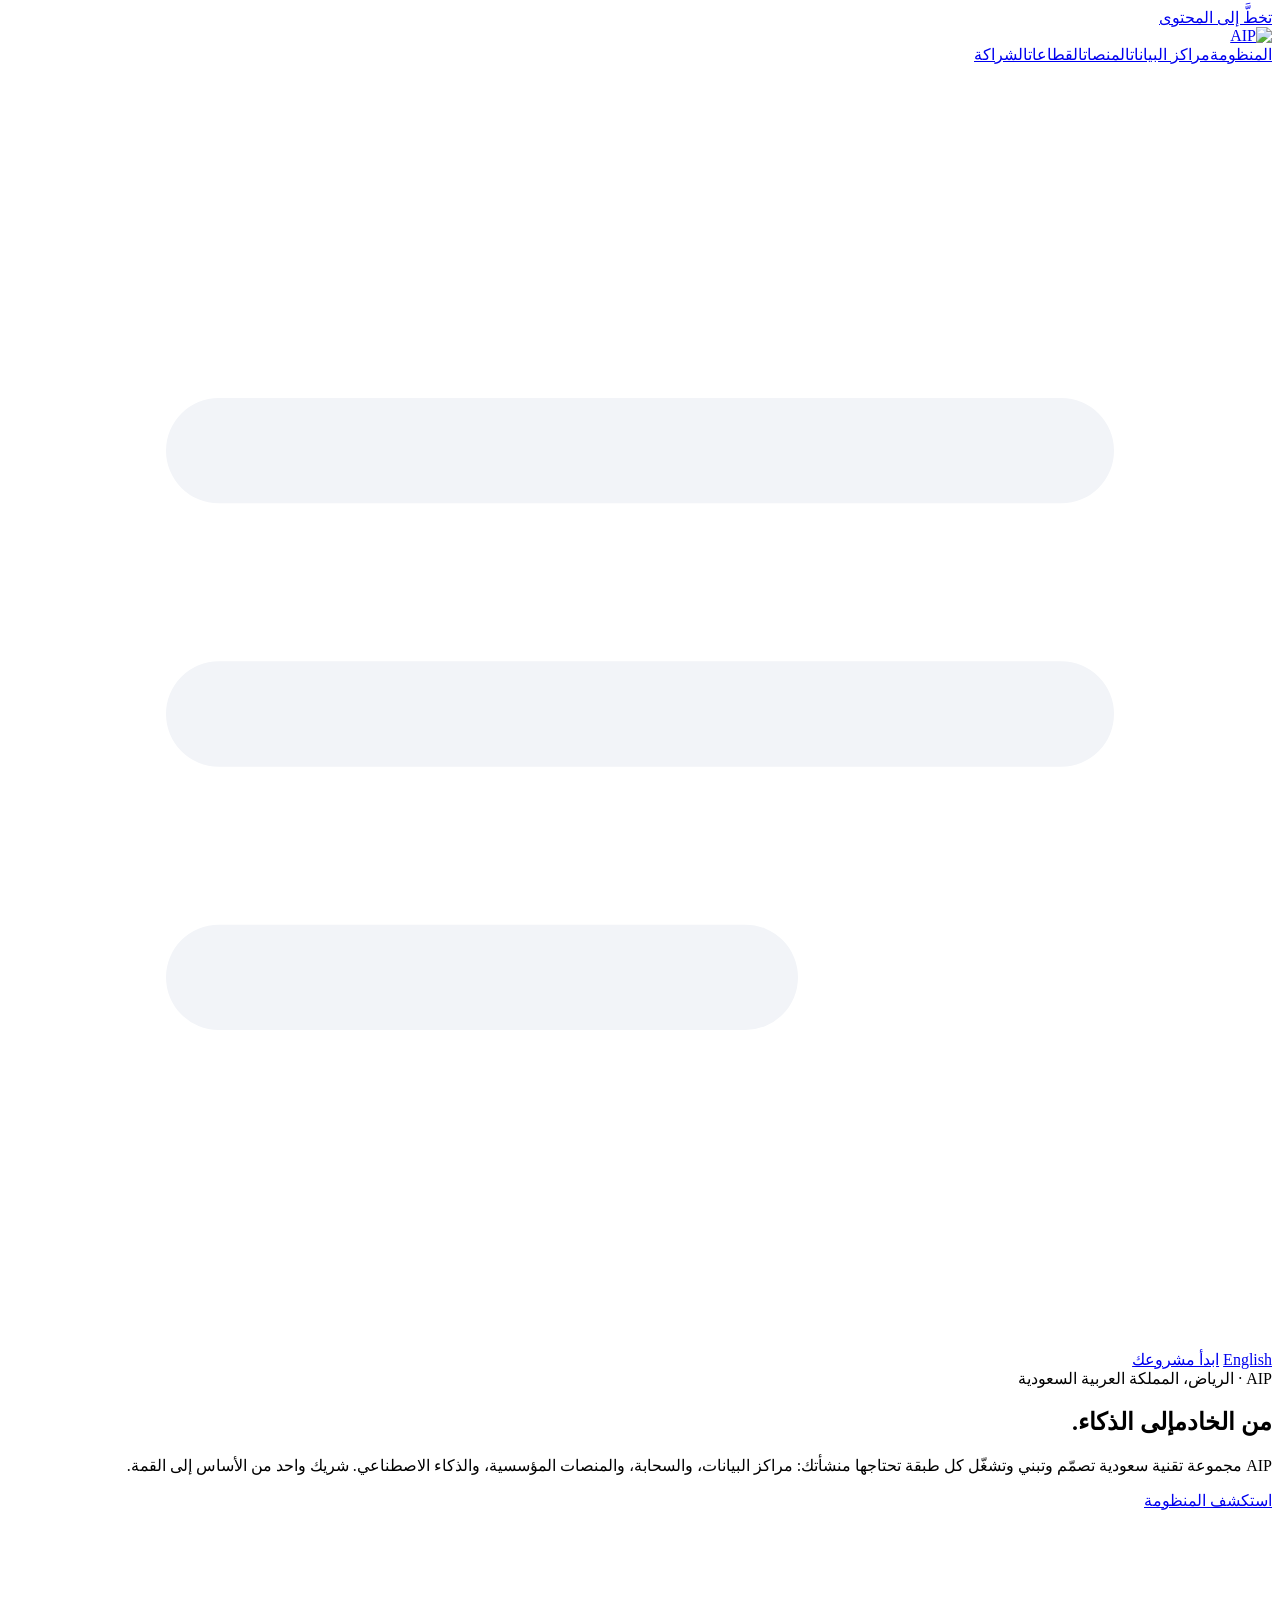
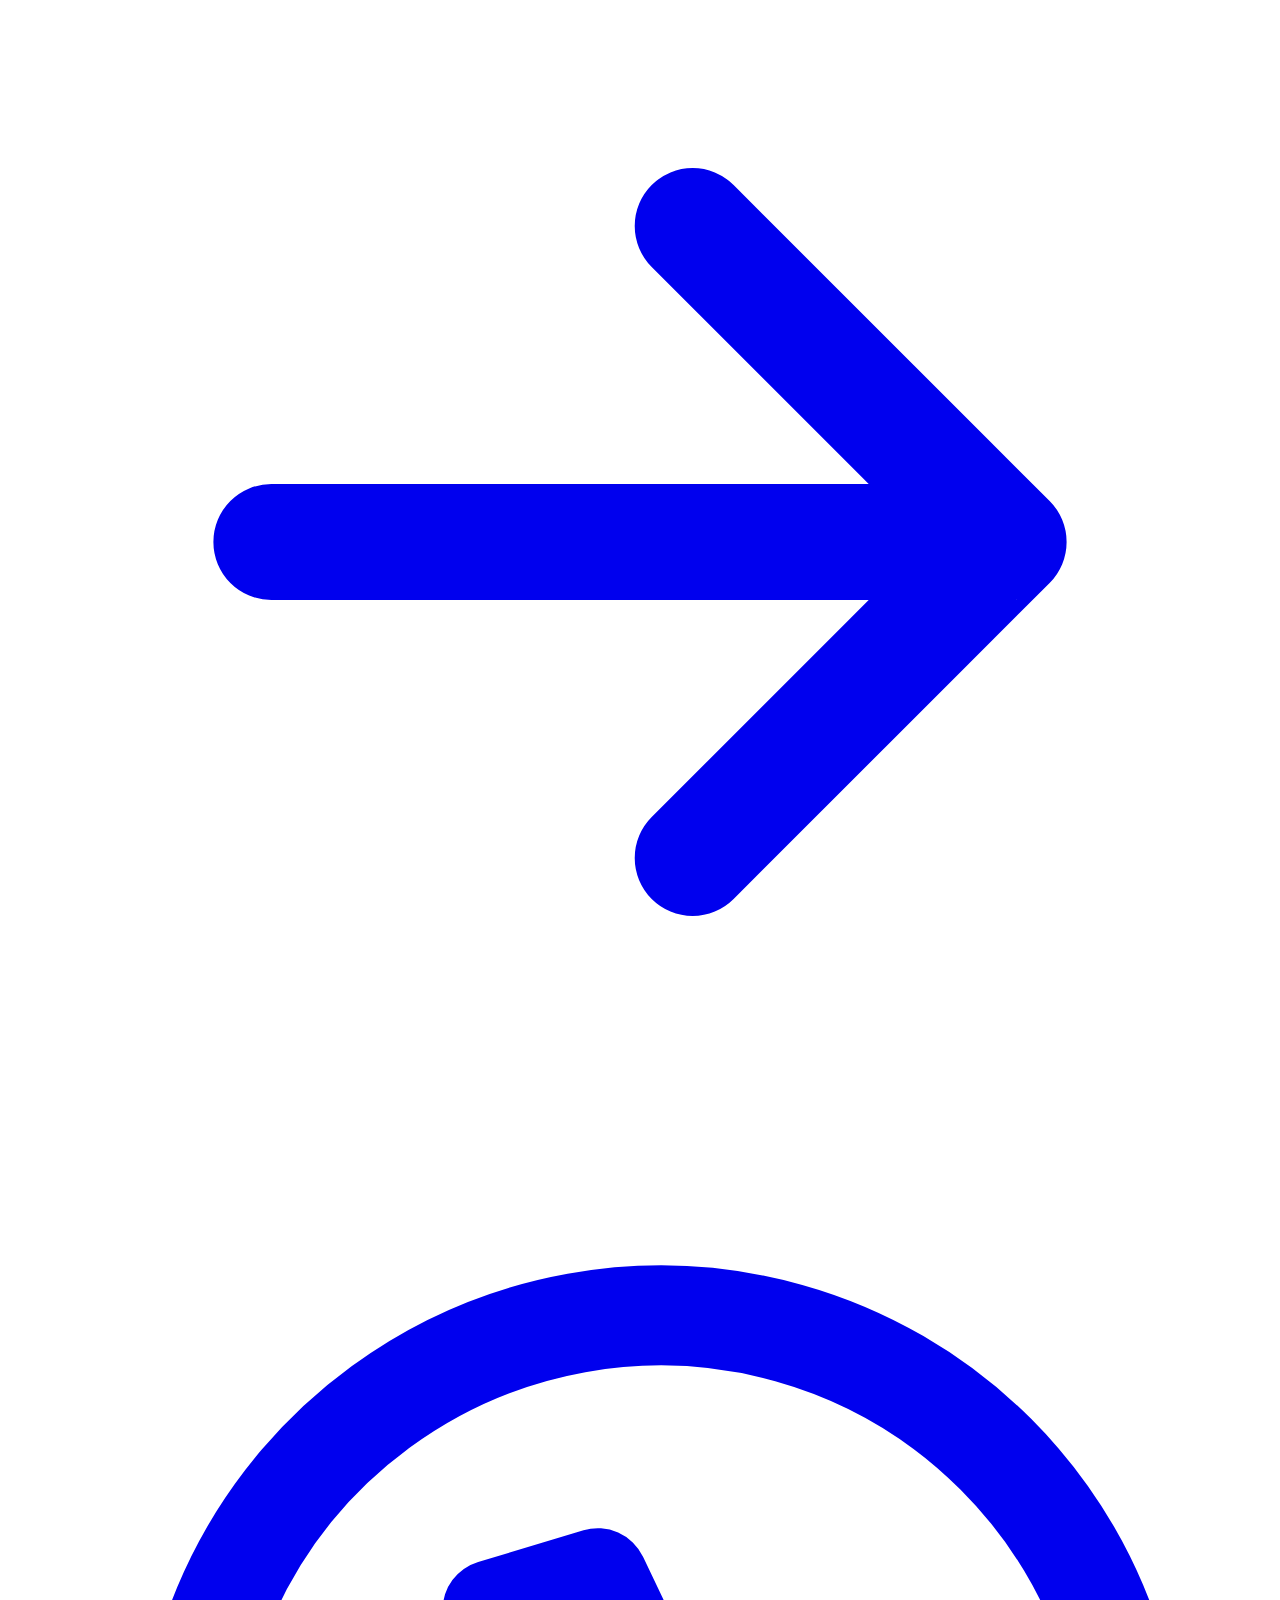
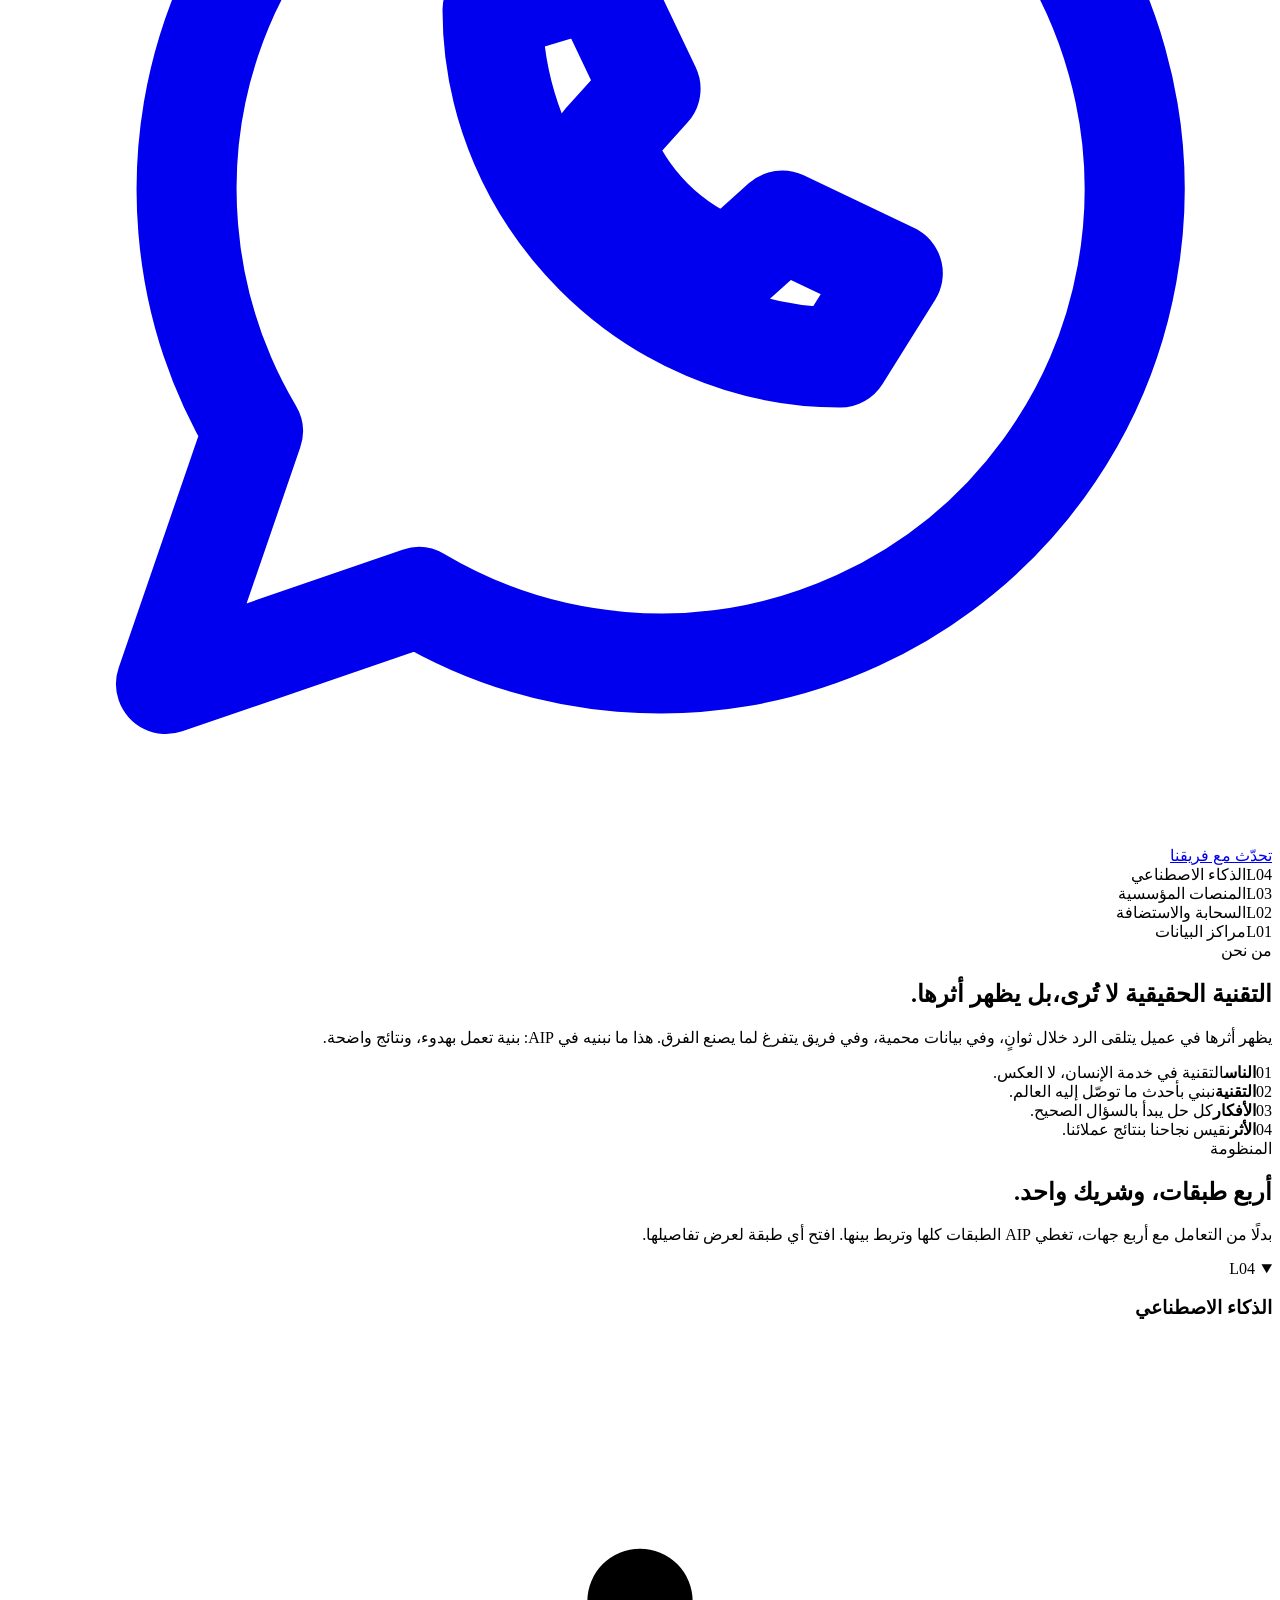
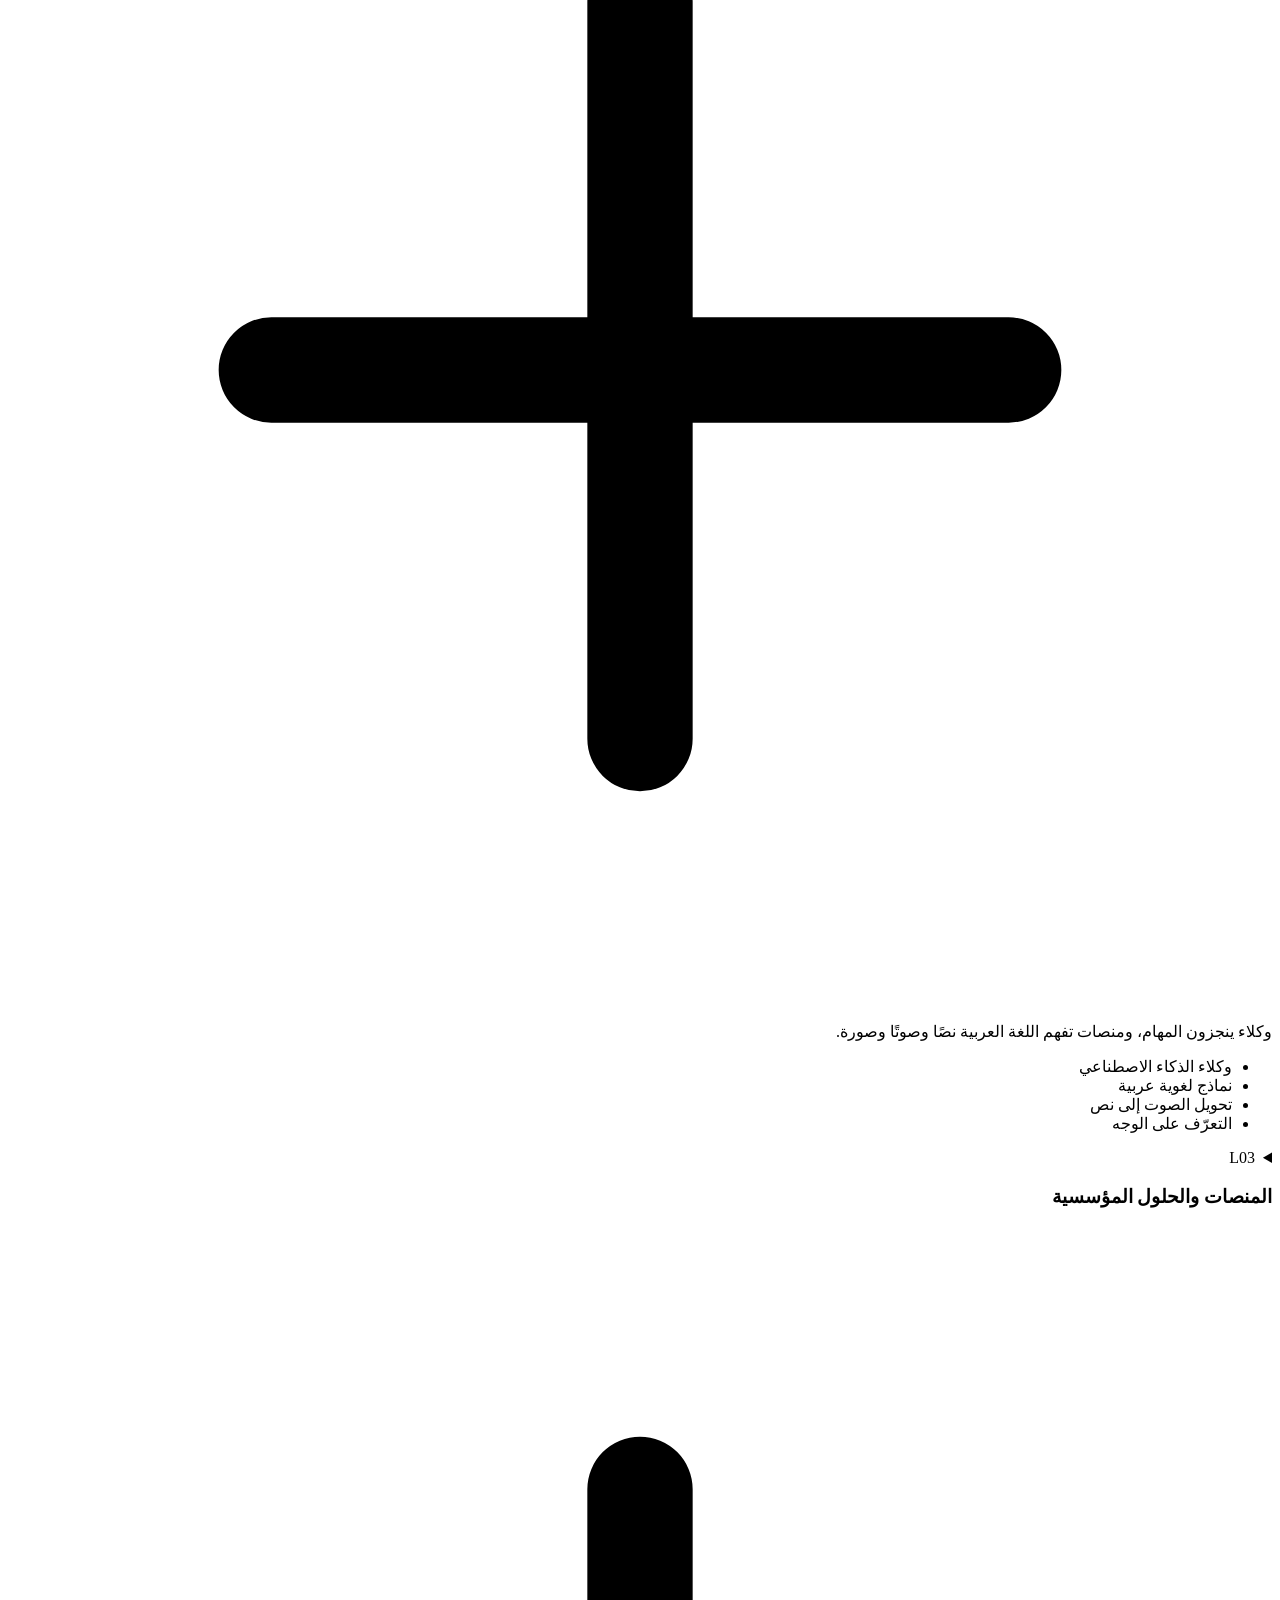
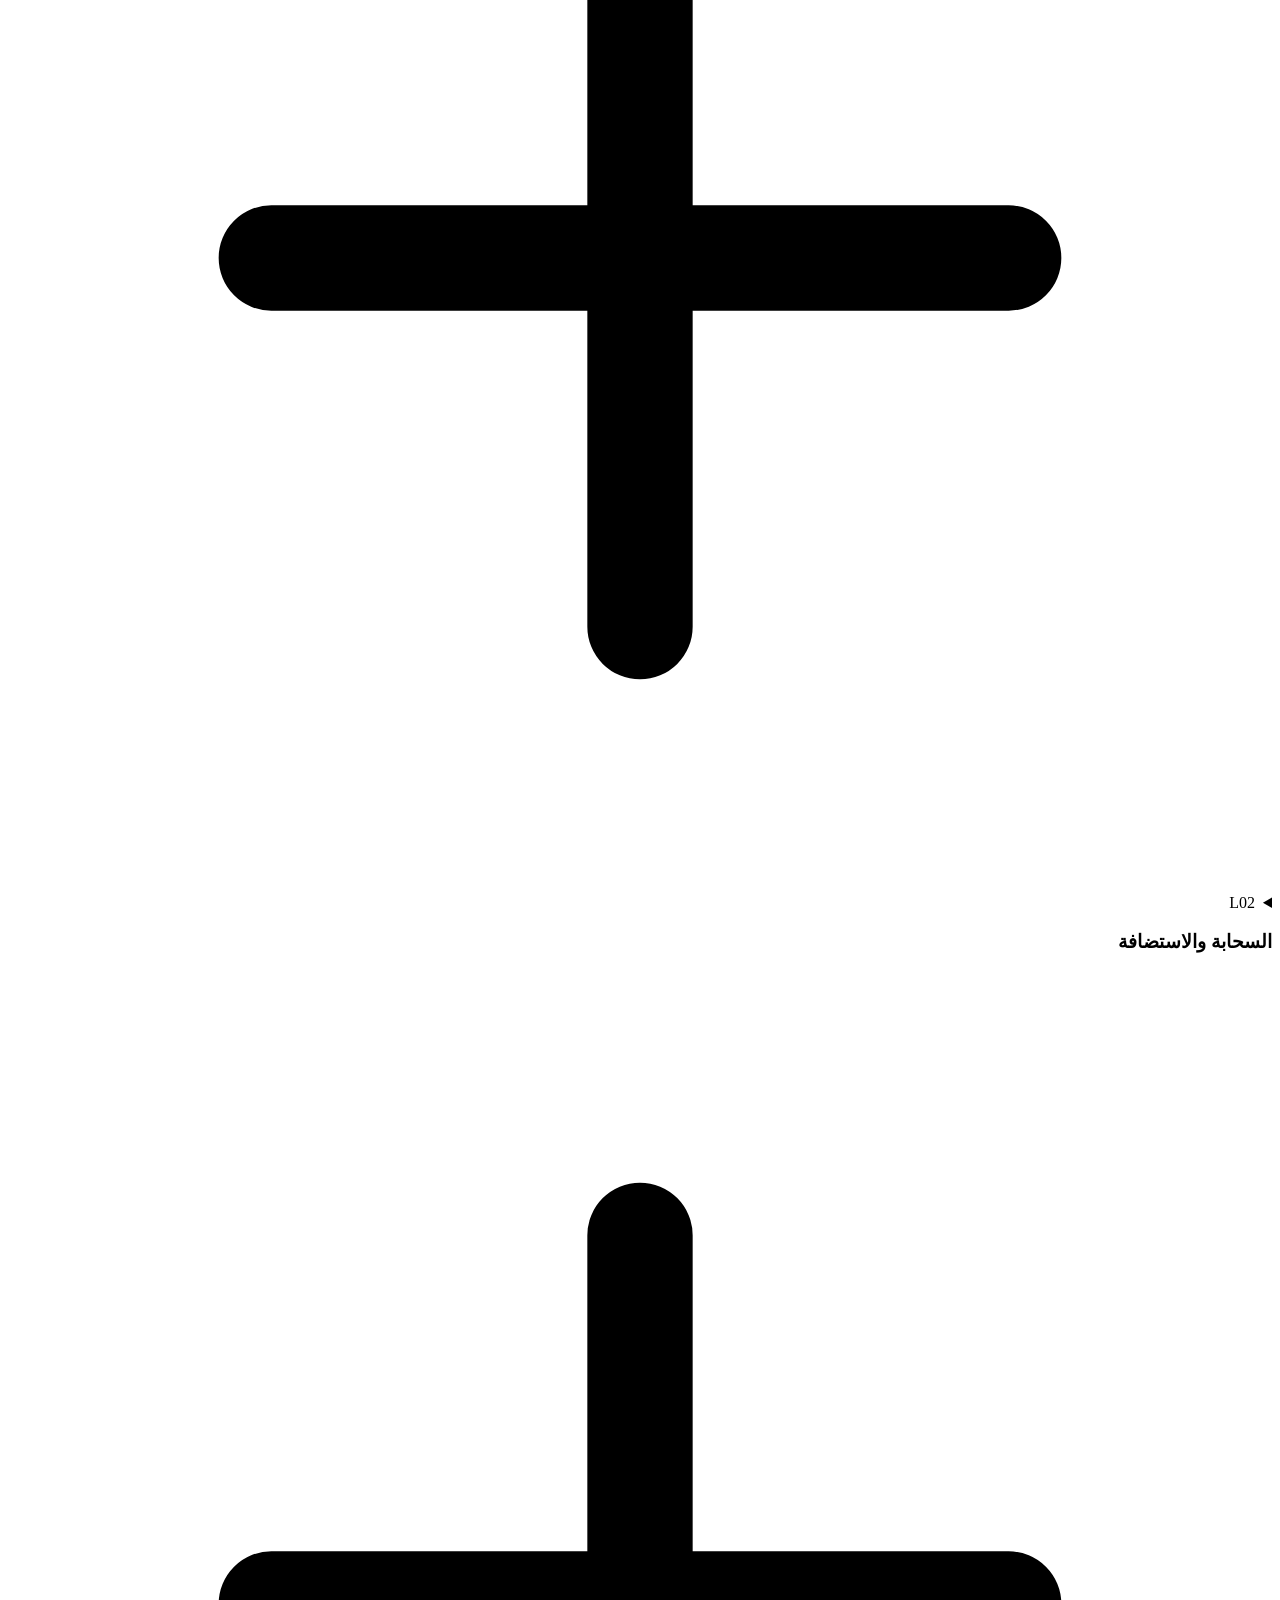
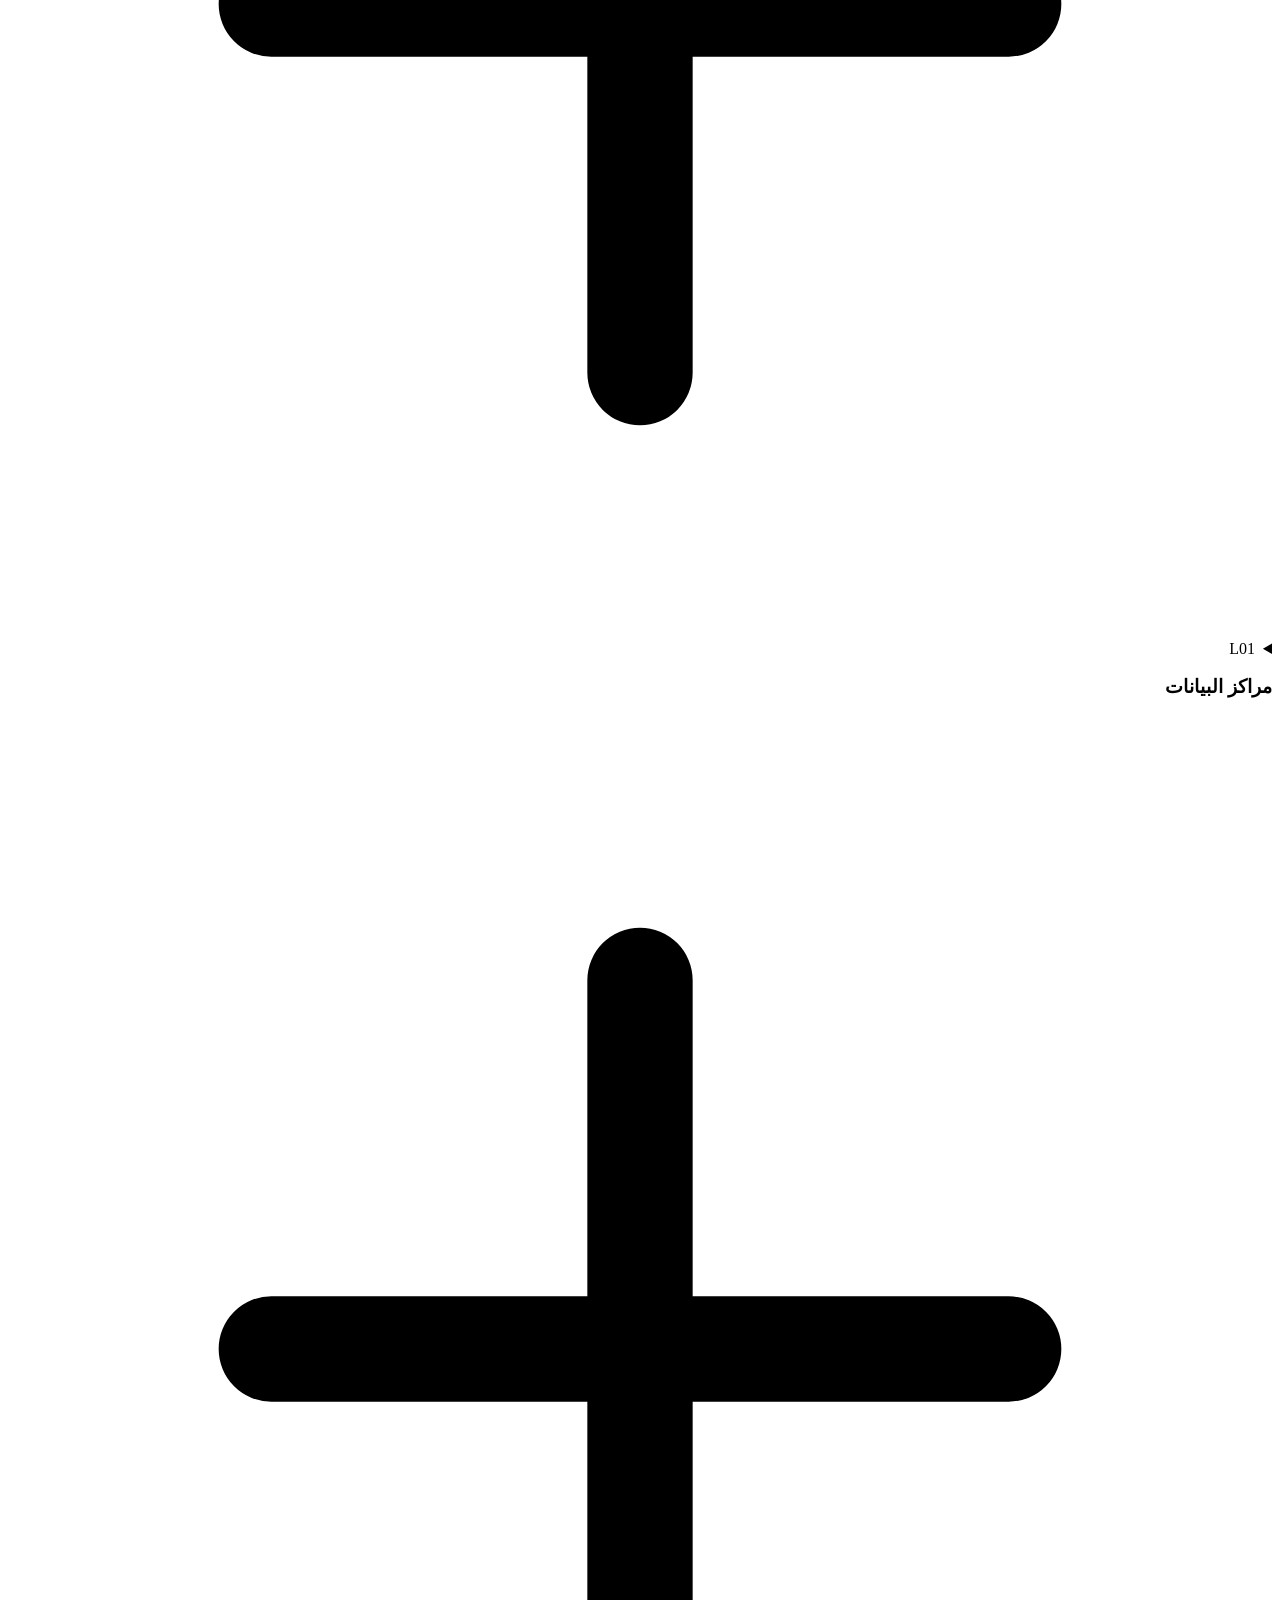
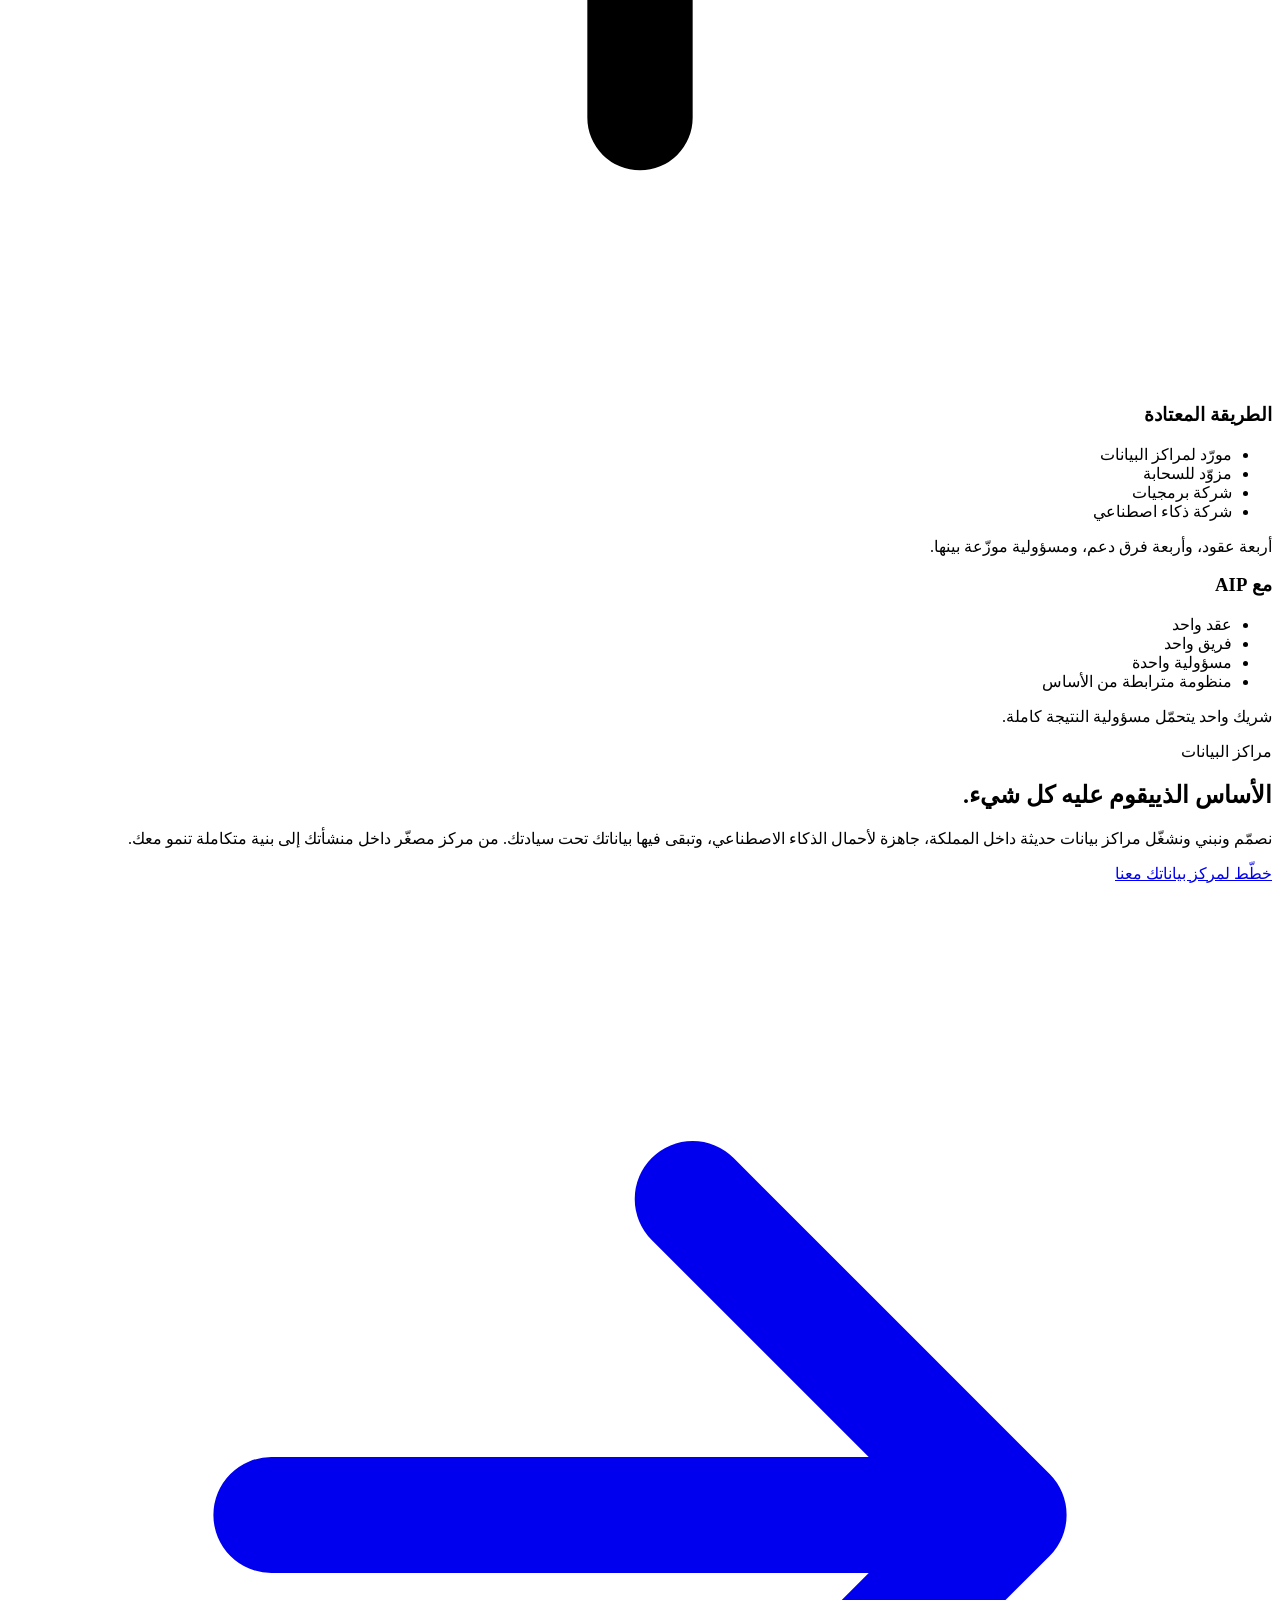
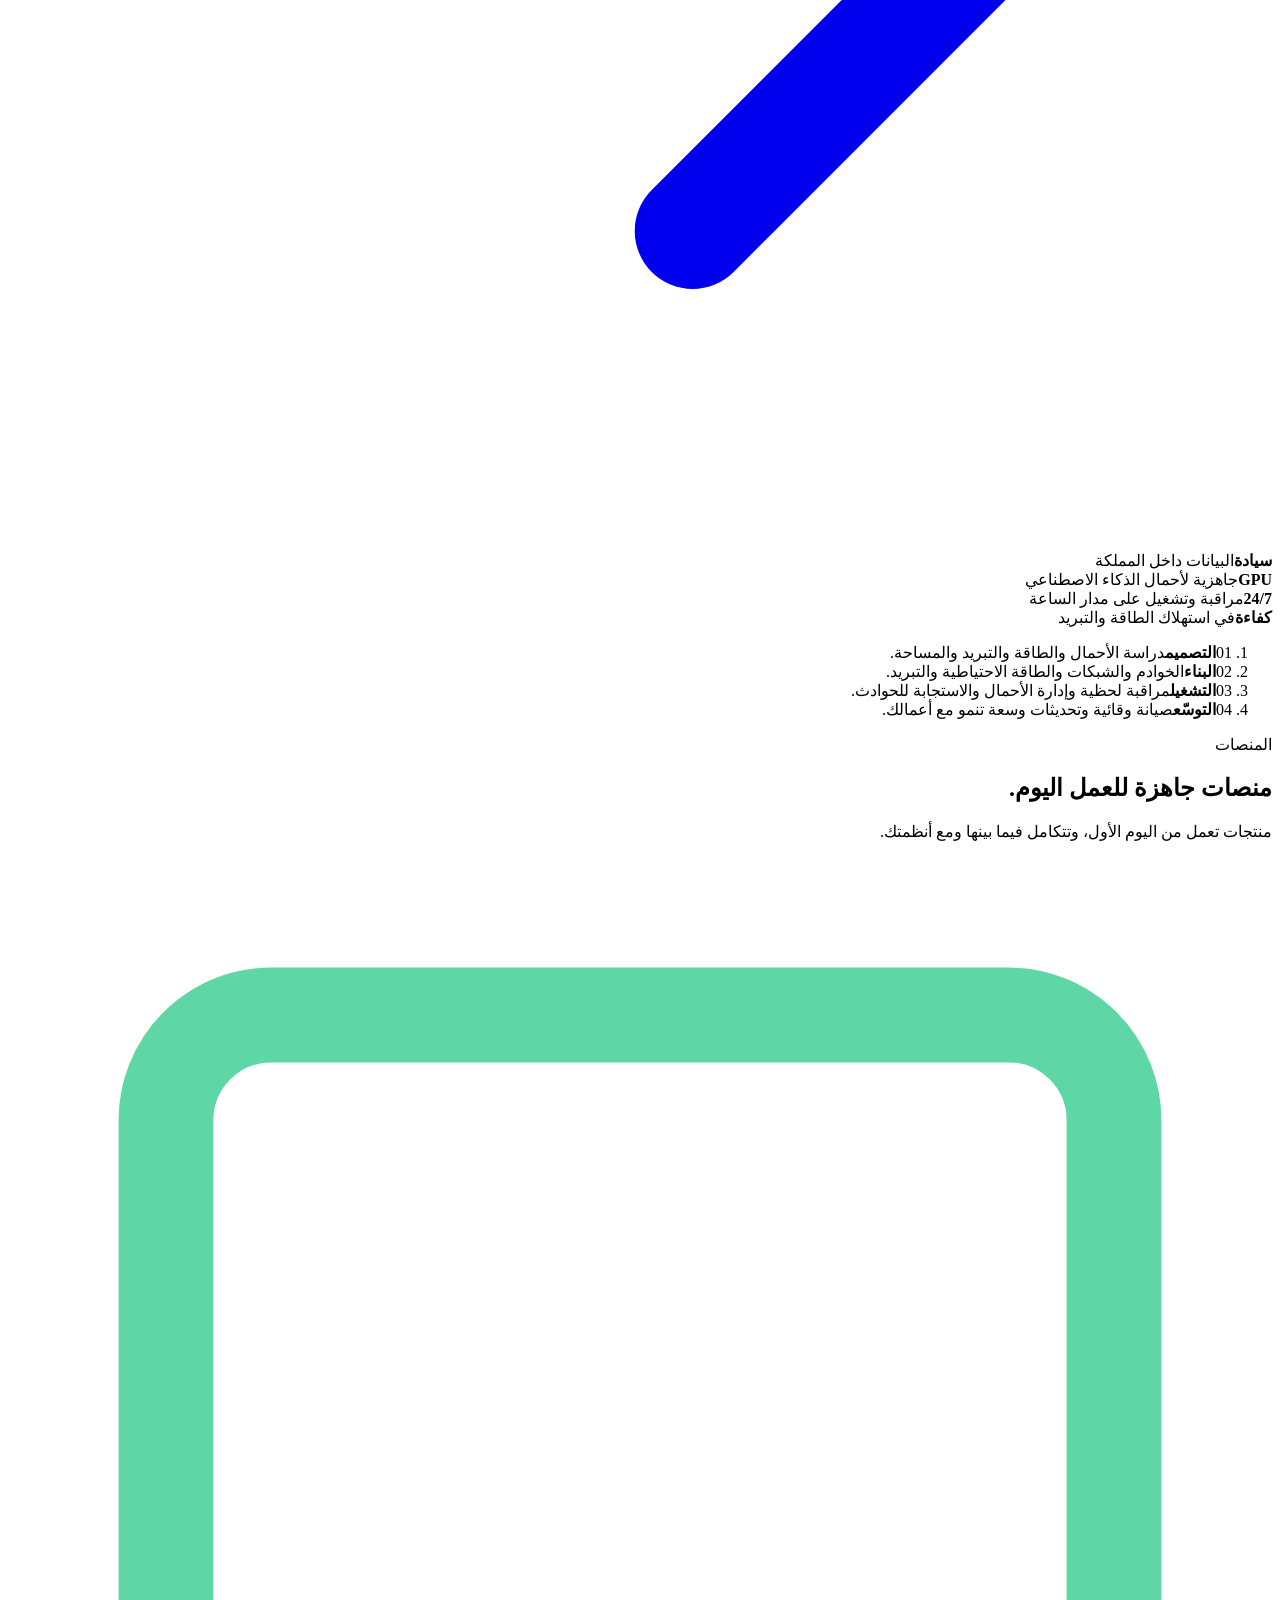
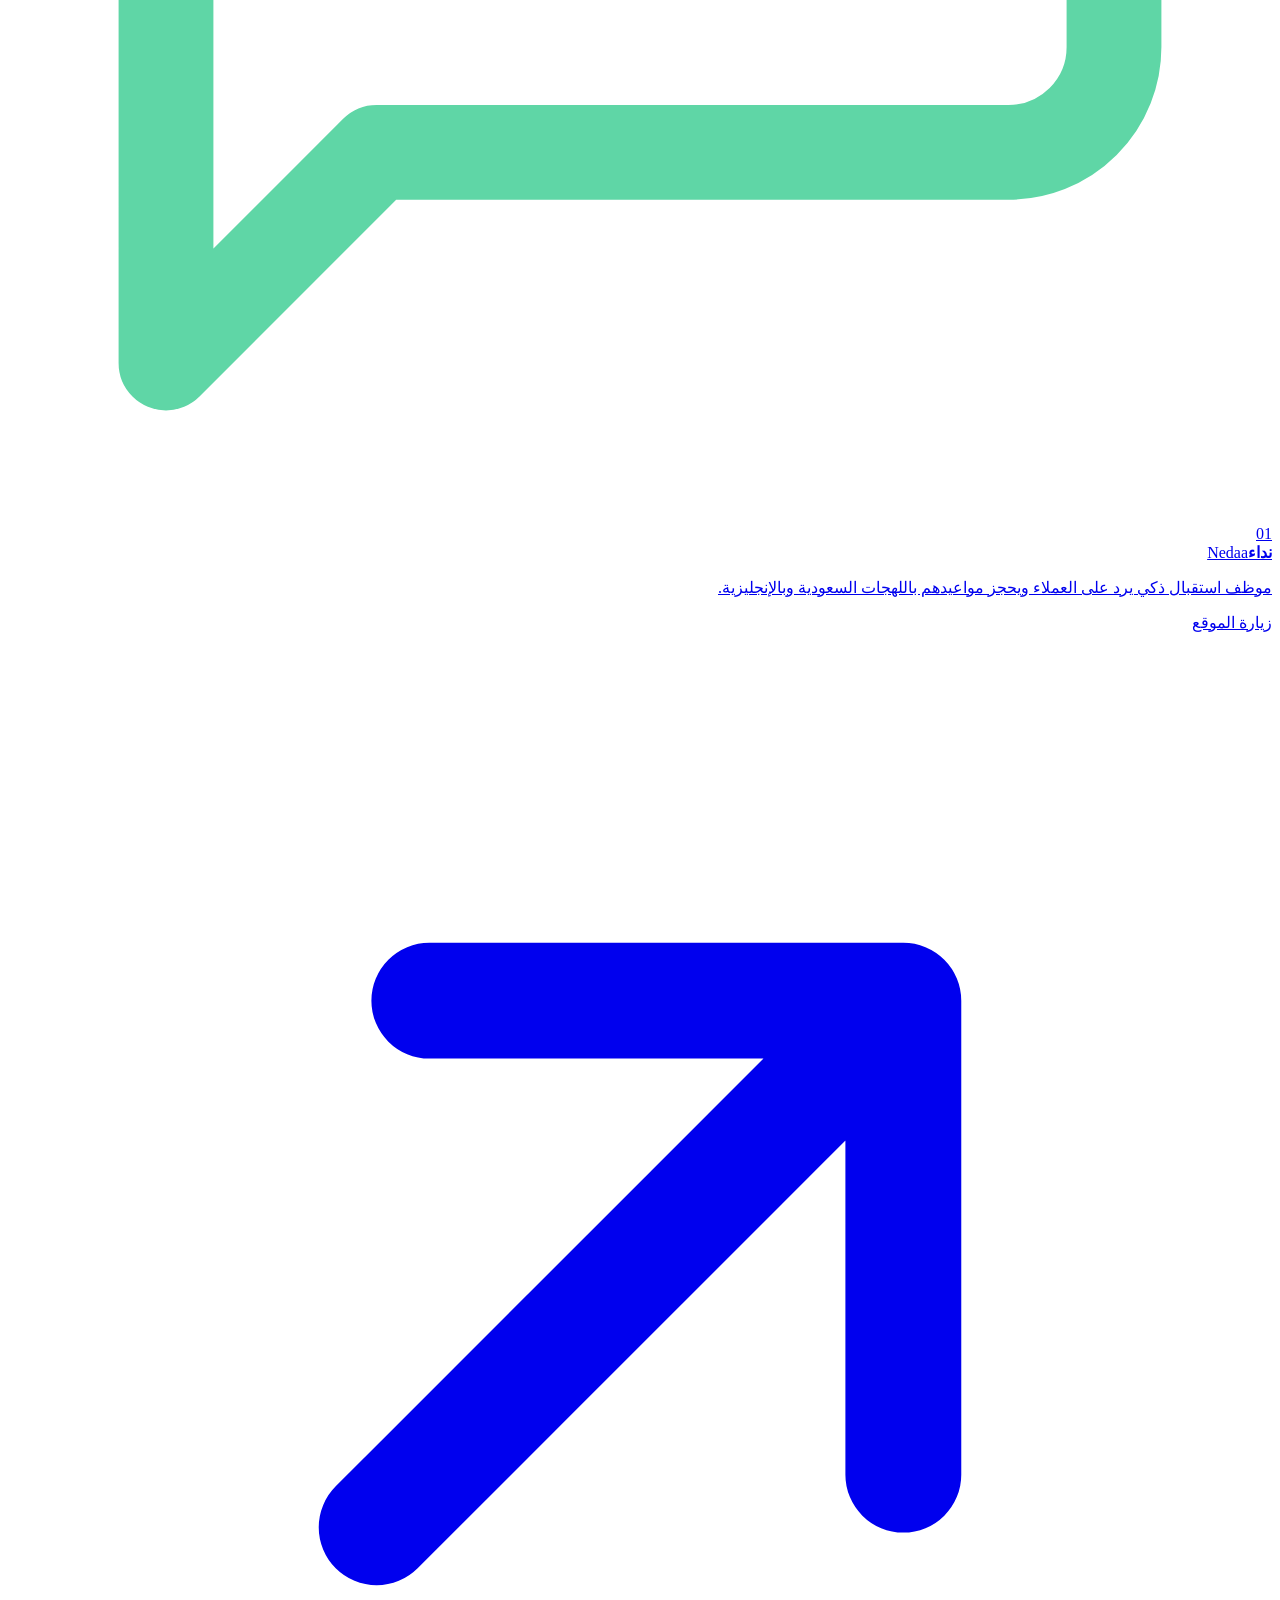
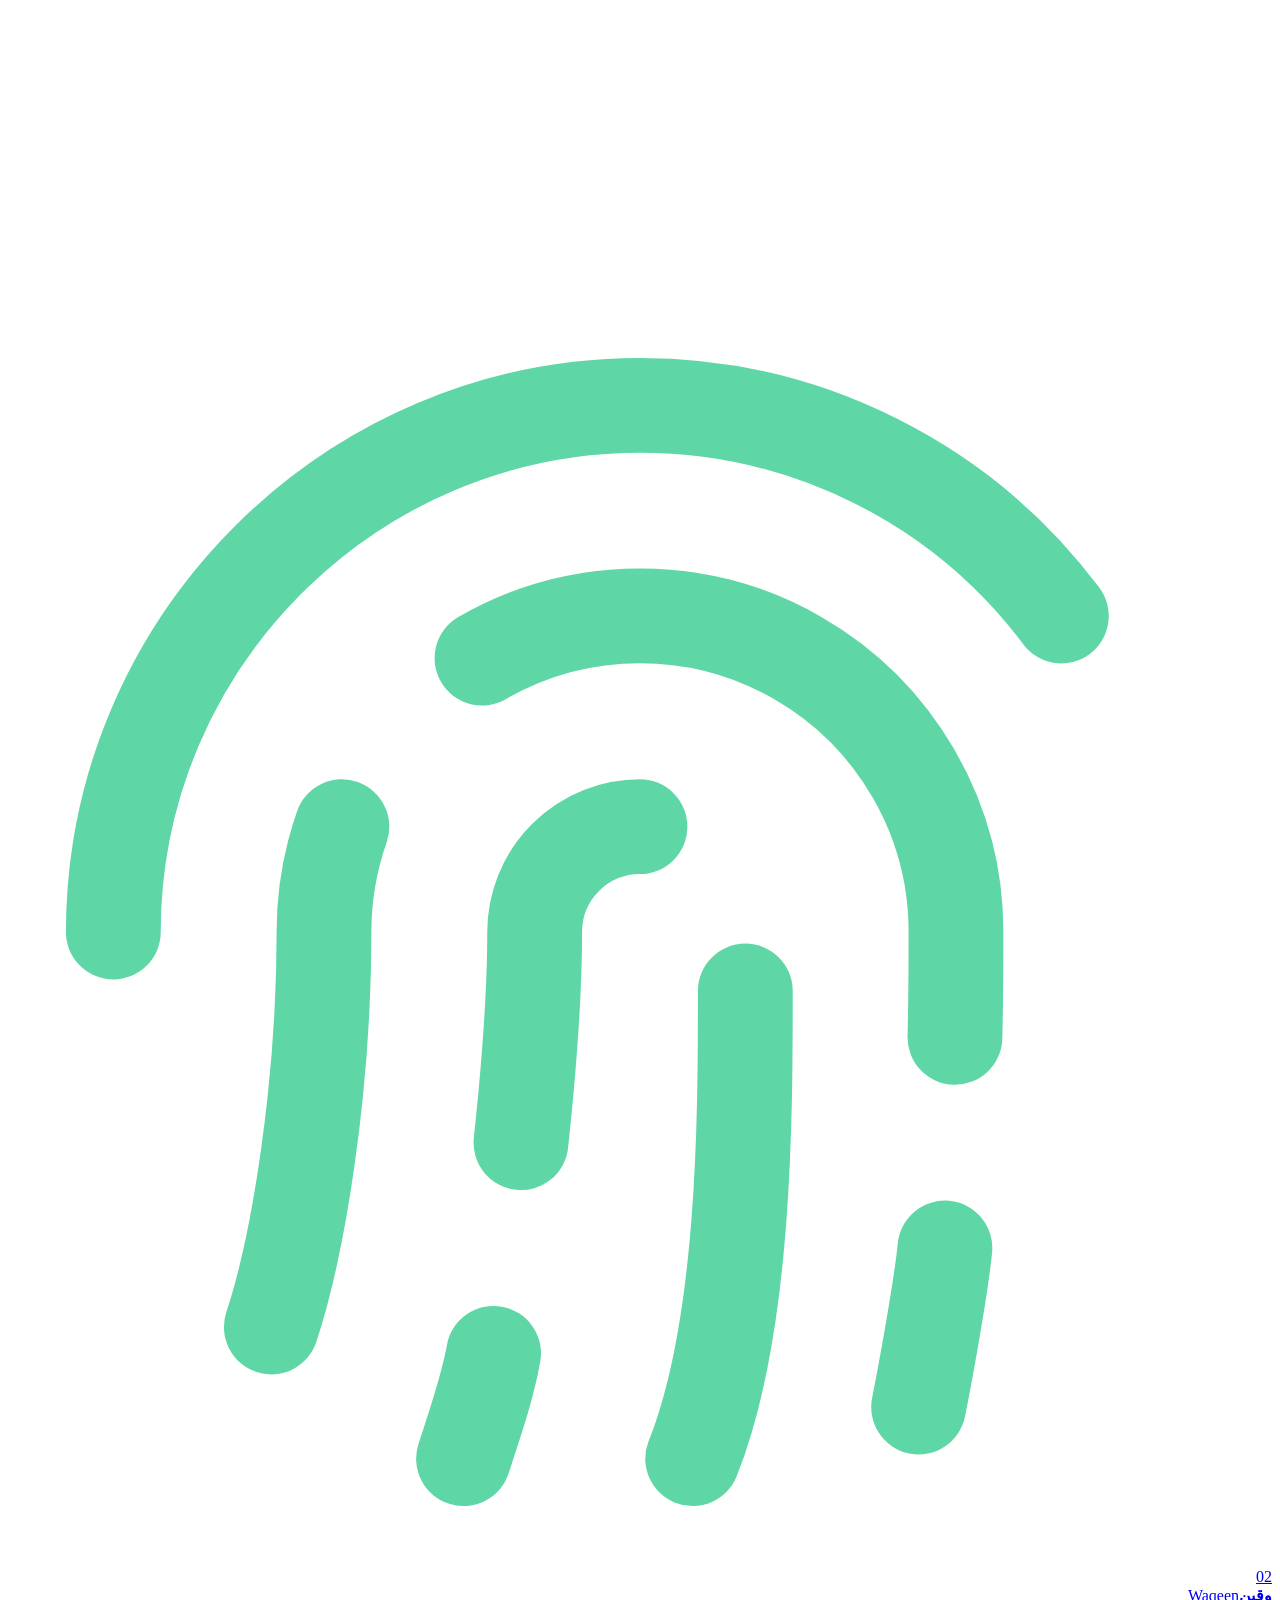
==== commit 52e7cd3d: "New home page from the 2026-11-19 design; the company is only "AIP" - index.html (Arabic) and en/ind" ====
--- a/public/index.html
+++ b/public/index.html
@@ -1,514 +1,133 @@
 <!DOCTYPE html>
-<html lang="ar" dir="rtl" data-title-ar="AIP - شركة مكان الذكاء الاصطناعي" data-title-en="AIP - AI Place Company">
+<html lang="ar" dir="rtl">
 <head>
-  <meta charset="UTF-8">
-  <meta name="viewport" content="width=device-width, initial-scale=1">
-  <title>AIP - شركة مكان الذكاء الاصطناعي</title>
-  <meta name="description" content="شركة مكان الذكاء الاصطناعي - AIP | AI Place Company">
-  <meta name="theme-color" content="#57a1c1">
-  <meta name="format-detection" content="telephone=yes">
-  <link rel="canonical" href="https://aip-sa.com/">
-  <link rel="icon" type="image/svg+xml" href="assets/img/logo-mark.svg">
-  <link rel="stylesheet" href="assets/css/style.css">
-</head>
+<meta charset="utf-8">
+<meta name="viewport" content="width=device-width, initial-scale=1">
+<title>AIP | من الخادم إلى الذكاء</title>
+<meta name="description" content="AIP مجموعة تقنية سعودية تصمّم وتبني وتشغّل مراكز البيانات والسحابة والمنصات المؤسسية والذكاء الاصطناعي.">
+<link rel="canonical" href="https://aip-sa.com/">
+<link rel="alternate" hreflang="ar" href="https://aip-sa.com/">
+<link rel="alternate" hreflang="en" href="https://aip-sa.com/en/">
+<link rel="alternate" hreflang="x-default" href="https://aip-sa.com/">
+<meta property="og:type" content="website">
+<meta property="og:site_name" content="AIP">
+<meta property="og:title" content="AIP | من الخادم إلى الذكاء">
+<meta property="og:description" content="AIP مجموعة تقنية سعودية تصمّم وتبني وتشغّل مراكز البيانات والسحابة والمنصات المؤسسية والذكاء الاصطناعي.">
+<meta property="og:url" content="https://aip-sa.com/">
+<meta property="og:locale" content="ar_SA">
+<meta name="theme-color" content="#07090F">
+<link rel="icon" type="image/svg+xml" href="/assets/img/logo-mark.svg">
+<link rel="preconnect" href="https://fonts.googleapis.com">
+<link rel="preconnect" href="https://fonts.gstatic.com" crossorigin>
+<link rel="stylesheet" href="https://fonts.googleapis.com/css2?family=Readex+Pro:wght@300;400;500;600&family=JetBrains+Mono:wght@400&display=swap">
+<link rel="stylesheet" href="/assets/css/home.css">
+<script>if(/[?&]lang=en\b/.test(location.search))location.replace('/en/'+location.hash)</script></head>
 <body>
-  <a class="skip-link" href="#main" data-ar="تخطَّ إلى المحتوى" data-en="Skip to content">تخطَّ إلى المحتوى</a>
+<a class="skip" href="#main">تخطَّ إلى المحتوى</a>
+<header class="top">
+<div class="wrap">
+<a class="logo" href="/" aria-label="AIP"><img src="/assets/img/aip-wordmark.svg" alt="AIP" width="86" height="24"></a>
+<nav class="nav" aria-label="القائمة"><a href="#stack">المنظومة</a><a href="#dc">مراكز البيانات</a><a href="#platforms">المنصات</a><a href="#sectors">القطاعات</a><a href="#partner">الشراكة</a></nav>
+<div class="top-actions">
+<details class="menu"><summary aria-label="القائمة"><svg aria-hidden="true" focusable="false" viewBox="0 0 24 24" fill="none" stroke="#F2F4F8" stroke-width="2" stroke-linecap="round" stroke-linejoin="round"><path d="M4 7h16M4 12h16M4 17h10"/></svg></summary><nav class="menu-panel" aria-label="القائمة"><a href="#stack">المنظومة</a><a href="#dc">مراكز البيانات</a><a href="#platforms">المنصات</a><a href="#sectors">القطاعات</a><a href="#partner">الشراكة</a></nav></details>
+<a class="lang" href="/en/" lang="en" hreflang="en">English</a>
+<a class="btn btn-solid" href="mailto:info@aip-sa.com?subject=AIP%20project">ابدأ مشروعك</a>
+</div>
+</div>
+</header>
+<main id="main">
+<section class="hero">
+<div class="wrap">
+<div class="hero-text">
+<span class="eyebrow">AIP · الرياض، المملكة العربية السعودية</span>
+<h1><span>من الخادم</span><span class="accent">إلى الذكاء.</span></h1>
+<p class="lead">AIP مجموعة تقنية سعودية تصمّم وتبني وتشغّل كل طبقة تحتاجها منشأتك: مراكز البيانات، والسحابة، والمنصات المؤسسية، والذكاء الاصطناعي. شريك واحد من الأساس إلى القمة.</p>
+<div class="actions">
+<a class="btn btn-solid" href="#stack">استكشف المنظومة<svg class="arrow" aria-hidden="true" focusable="false" viewBox="0 0 24 24" fill="none" stroke="currentColor" stroke-width="2.2" stroke-linecap="round" stroke-linejoin="round"><path d="M5 12h14M13 6l6 6-6 6"/></svg></a>
+<a class="btn btn-line" href="https://wa.me/966556330039"><svg class="wa" aria-hidden="true" focusable="false" viewBox="0 0 24 24" fill="none" stroke="currentColor" stroke-width="1.9" stroke-linecap="round" stroke-linejoin="round"><path d="M3 21l1.65-4.8A9 9 0 1 1 7.8 19.35zM9.2 8.2c0 3.6 3 6.6 6.6 6.6l1-1.6-2.1-1-1 .9a4 4 0 0 1-2.4-2.4l.9-1-1-2.1z"/></svg>تحدّث مع فريقنا</a>
+</div>
+</div>
+<figure class="layers-figure" aria-label="طبقات منظومة AIP الأربع" style="margin:0"><div class="tier"><span class="num">L04</span><span>الذكاء الاصطناعي</span></div><div class="tier"><span class="num">L03</span><span>المنصات المؤسسية</span></div><div class="tier"><span class="num">L02</span><span>السحابة والاستضافة</span></div><div class="tier"><span class="num">L01</span><span>مراكز البيانات</span></div></figure>
+</div>
+</section>
 
-  <div class="splash" aria-hidden="true">
-    <div class="splash-inner">
-      <img src="assets/img/logo-mark.svg" alt="" width="92" height="40">
-      <div class="loader"></div>
-    </div>
-  </div>
+<section class="section light" aria-labelledby="about-h">
+<div class="wrap">
+<div class="head-title"><span class="eyebrow">من نحن</span><h2 id="about-h" class="h2-xl"><span>التقنية الحقيقية لا تُرى،</span><span class="accent">بل يظهر أثرها.</span></h2></div>
+<div class="about-body"><p>يظهر أثرها في عميل يتلقى الرد خلال ثوانٍ، وفي بيانات محمية، وفي فريق يتفرغ لما يصنع الفرق. هذا ما نبنيه في AIP: بنية تعمل بهدوء، ونتائج واضحة.</p><div class="values"><div><span class="num">01</span><strong>الناس</strong><span>التقنية في خدمة الإنسان، لا العكس.</span></div><div><span class="num">02</span><strong>التقنية</strong><span>نبني بأحدث ما توصّل إليه العالم.</span></div><div><span class="num">03</span><strong>الأفكار</strong><span>كل حل يبدأ بالسؤال الصحيح.</span></div><div><span class="num">04</span><strong>الأثر</strong><span>نقيس نجاحنا بنتائج عملائنا.</span></div></div></div>
+</div>
+</section>
 
-  <header class="navbar" id="navbar">
-    <nav class="container nav-content" aria-label="Main" data-ar-label="القائمة الرئيسية" data-en-label="Main">
-      <a class="logo" href="#home" aria-label="AIP">
-        <img src="assets/img/logo-mark.svg" alt="" width="58" height="25">
-        <span>AIP</span>
-      </a>
-      <ul class="nav-menu" id="navMenu">
-        <li><a href="#home" class="nav-link" data-ar="الرئيسية" data-en="Home">الرئيسية</a></li>
-        <li><a href="#about" class="nav-link" data-ar="من نحن" data-en="About Us">من نحن</a></li>
-        <li><a href="#products" class="nav-link" data-ar="المنتجات" data-en="Products">المنتجات</a></li>
-        <li><a href="#services" class="nav-link" data-ar="الخدمات" data-en="Services">الخدمات</a></li>
-        <li><a href="#solutions" class="nav-link" data-ar="الحلول" data-en="Solutions">الحلول</a></li>
-        <li><a href="pricing.html" class="nav-link" data-ar="التسعيرات" data-en="Pricing">التسعيرات</a></li>
-        <li><a href="#clients" class="nav-link" data-ar="عملاؤنا" data-en="Clients">عملاؤنا</a></li>
-        <li><a href="#news" class="nav-link" data-ar="الأخبار" data-en="News">الأخبار</a></li>
-        <li><a href="#contact" class="nav-link btn-nav" data-ar="تواصل معنا" data-en="Contact Us">تواصل معنا</a></li>
-      </ul>
-      <div class="nav-actions">
-        <button type="button" class="lang-toggle" id="langToggle" lang="en" aria-label="Switch to English">EN</button>
-        <button type="button" class="menu-toggle" id="menuToggle" aria-expanded="false" aria-controls="navMenu" aria-label="القائمة" data-ar-label="القائمة" data-en-label="Menu">
-          <span></span><span></span><span></span>
-        </button>
-      </div>
-    </nav>
-  </header>
+<section class="section" id="stack" aria-labelledby="stack-h">
+<div class="wrap">
+<div class="head"><div class="head-title"><span class="eyebrow">المنظومة</span><h2 id="stack-h" class="h2">أربع طبقات، وشريك واحد.</h2></div><p>بدلًا من التعامل مع أربع جهات، تغطي AIP الطبقات كلها وتربط بينها. افتح أي طبقة لعرض تفاصيلها.</p></div>
+<div class="layers"><details class="layer" open><summary><span class="num">L04</span><h3>الذكاء الاصطناعي</h3><span class="plus"><svg aria-hidden="true" focusable="false" viewBox="0 0 24 24" fill="none" stroke="currentColor" stroke-width="2" stroke-linecap="round" stroke-linejoin="round"><path d="M12 5v14M5 12h14"/></svg></span></summary><div class="layer-body"><p>وكلاء ينجزون المهام، ومنصات تفهم اللغة العربية نصًا وصوتًا وصورة.</p><ul class="chips"><li>وكلاء الذكاء الاصطناعي</li><li>نماذج لغوية عربية</li><li>تحويل الصوت إلى نص</li><li>التعرّف على الوجه</li></ul></div></details><details class="layer"><summary><span class="num">L03</span><h3>المنصات والحلول المؤسسية</h3><span class="plus"><svg aria-hidden="true" focusable="false" viewBox="0 0 24 24" fill="none" stroke="currentColor" stroke-width="2" stroke-linecap="round" stroke-linejoin="round"><path d="M12 5v14M5 12h14"/></svg></span></summary><div class="layer-body"><p>برمجيات مخصصة وأنظمة تربط عملياتك، وتتكامل مع أنظمة تخطيط الموارد وإدارة علاقات العملاء والموارد البشرية.</p><ul class="chips"><li>برمجيات مخصصة</li><li>تكامل الأنظمة</li><li>أتمتة العمليات</li><li>التحول الرقمي</li></ul></div></details><details class="layer"><summary><span class="num">L02</span><h3>السحابة والاستضافة</h3><span class="plus"><svg aria-hidden="true" focusable="false" viewBox="0 0 24 24" fill="none" stroke="currentColor" stroke-width="2" stroke-linecap="round" stroke-linejoin="round"><path d="M12 5v14M5 12h14"/></svg></span></summary><div class="layer-body"><p>استضافة آمنة داخل المملكة، وسحابة خاصة وهجينة تنمو مع أعمالك.</p><ul class="chips"><li>سحابة خاصة</li><li>سحابة هجينة</li><li>استضافة سيادية</li><li>النسخ الاحتياطي والتعافي</li></ul></div></details><details class="layer"><summary><span class="num">L01</span><h3>مراكز البيانات</h3><span class="plus"><svg aria-hidden="true" focusable="false" viewBox="0 0 24 24" fill="none" stroke="currentColor" stroke-width="2" stroke-linecap="round" stroke-linejoin="round"><path d="M12 5v14M5 12h14"/></svg></span></summary><div class="layer-body"><p>نصمّم مراكز البيانات ونبنيها ونشغّلها، من المراكز المصغّرة إلى البنية الجاهزة لأحمال الذكاء الاصطناعي.</p><ul class="chips"><li>التصميم والبناء</li><li>التشغيل على مدار الساعة</li><li>الطاقة والتبريد</li><li>الجاهزية لوحدات GPU</li></ul></div></details></div>
+<div class="compare">
+<div><h3>الطريقة المعتادة</h3><ul><li>مورّد لمراكز البيانات</li><li>مزوّد للسحابة</li><li>شركة برمجيات</li><li>شركة ذكاء اصطناعي</li></ul><p>أربعة عقود، وأربعة فرق دعم، ومسؤولية موزّعة بينها.</p></div>
+<div class="ours"><h3>مع AIP</h3><ul><li>عقد واحد</li><li>فريق واحد</li><li>مسؤولية واحدة</li><li>منظومة مترابطة من الأساس</li></ul><p>شريك واحد يتحمّل مسؤولية النتيجة كاملة.</p></div>
+</div>
+</div>
+</section>
 
-  <main id="main">
-    <!-- Hero -->
-    <section id="home" class="hero">
-      <div class="hero-background" aria-hidden="true">
-        <div class="shape shape-1"></div>
-        <div class="shape shape-2"></div>
-        <div class="shape shape-3"></div>
-      </div>
-      <div class="container">
-        <div class="hero-grid">
-          <div class="hero-content">
-            <p class="hero-badge" data-ar="الشريك الوطني الموثوق" data-en="Trusted National Partner">الشريك الوطني الموثوق</p>
-            <h1 class="hero-title" data-ar="نصنع المستقبل بالذكاء الاصطناعي" data-en="Building the Future with AI">نصنع المستقبل بالذكاء الاصطناعي</h1>
-            <p class="hero-subtitle" data-ar="نصمم ونطور حلول ذكاء اصطناعي مبتكرة تحقق أثراً حقيقياً في بيئة عملك" data-en="We design and develop innovative AI solutions that create real impact in your work environment">نصمم ونطور حلول ذكاء اصطناعي مبتكرة تحقق أثراً حقيقياً في بيئة عملك</p>
-            <div class="hero-buttons">
-              <a href="#contact" class="btn btn-primary">
-                <span data-ar="ابدأ رحلتك معنا" data-en="Start Your Journey">ابدأ رحلتك معنا</span>
-                <svg class="i-arrow" width="20" height="20" viewBox="0 0 24 24" fill="none" stroke="currentColor" stroke-width="2" aria-hidden="true" focusable="false"><path d="M5 12h14M12 5l7 7-7 7"/></svg>
-              </a>
-              <a href="#products" class="btn btn-secondary"><span data-ar="استكشف منتجاتنا" data-en="Explore Products">استكشف منتجاتنا</span></a>
-            </div>
-            <div class="hero-stats">
-              <div class="stat-item"><div class="stat-number" dir="ltr">90+</div><div class="stat-label" data-ar="وكيل ذكي" data-en="AI Agents">وكيل ذكي</div></div>
-              <div class="stat-item"><div class="stat-number" dir="ltr">15+</div><div class="stat-label" data-ar="عميل" data-en="Clients">عميل</div></div>
-              <div class="stat-item"><div class="stat-number" dir="ltr">10+</div><div class="stat-label" data-ar="شريك" data-en="Partners">شريك</div></div>
-            </div>
-          </div>
-          <div class="hero-visual" aria-hidden="true">
-            <div class="visual-container">
-              <div class="floating-card card-1">
-                <svg width="40" height="40" viewBox="0 0 24 24" fill="none" stroke="#57a1c1" stroke-width="2"><path d="M21 16V8a2 2 0 0 0-1-1.73l-7-4a2 2 0 0 0-2 0l-7 4A2 2 0 0 0 3 8v8a2 2 0 0 0 1 1.73l7 4a2 2 0 0 0 2 0l7-4A2 2 0 0 0 21 16z"/><polyline points="3.27 6.96 12 12.01 20.73 6.96"/><line x1="12" y1="22.08" x2="12" y2="12"/></svg>
-              </div>
-              <div class="floating-card card-2">
-                <svg width="40" height="40" viewBox="0 0 24 24" fill="none" stroke="#57a1c1" stroke-width="2"><rect x="2" y="7" width="20" height="14" rx="2" ry="2"/><path d="M16 21V5a2 2 0 0 0-2-2h-4a2 2 0 0 0-2 2v16"/></svg>
-              </div>
-              <div class="floating-card card-3">
-                <svg width="40" height="40" viewBox="0 0 24 24" fill="none" stroke="#57a1c1" stroke-width="2"><polyline points="22 12 18 12 15 21 9 3 6 12 2 12"/></svg>
-              </div>
-            </div>
-          </div>
-        </div>
-      </div>
-      <div class="scroll-indicator" aria-hidden="true"><div class="scroll-mouse"></div></div>
-    </section>
+<section class="section alt" id="dc" aria-labelledby="dc-h">
+<div class="wrap">
+<div class="dc-top">
+<div class="head-title"><span class="eyebrow">مراكز البيانات</span><h2 id="dc-h" class="h2-xl"><span>الأساس الذي</span><span class="accent">يقوم عليه كل شيء.</span></h2><p class="intro">نصمّم ونبني ونشغّل مراكز بيانات حديثة داخل المملكة، جاهزة لأحمال الذكاء الاصطناعي، وتبقى فيها بياناتك تحت سيادتك. من مركز مصغّر داخل منشأتك إلى بنية متكاملة تنمو معك.</p>
+<div><a class="btn btn-solid" href="mailto:info@aip-sa.com?subject=AIP%20data%20center">خطّط لمركز بياناتك معنا<svg class="arrow" aria-hidden="true" focusable="false" viewBox="0 0 24 24" fill="none" stroke="currentColor" stroke-width="2.2" stroke-linecap="round" stroke-linejoin="round"><path d="M5 12h14M13 6l6 6-6 6"/></svg></a></div></div>
+<div class="facts"><div><strong>سيادة</strong><span>البيانات داخل المملكة</span></div><div><strong>GPU</strong><span>جاهزية لأحمال الذكاء الاصطناعي</span></div><div><strong>24/7</strong><span>مراقبة وتشغيل على مدار الساعة</span></div><div><strong>كفاءة</strong><span>في استهلاك الطاقة والتبريد</span></div></div>
+</div>
+<ol class="steps"><li><span class="num">01</span><strong>التصميم</strong><span>دراسة الأحمال والطاقة والتبريد والمساحة.</span></li><li><span class="num">02</span><strong>البناء</strong><span>الخوادم والشبكات والطاقة الاحتياطية والتبريد.</span></li><li><span class="num">03</span><strong>التشغيل</strong><span>مراقبة لحظية وإدارة الأحمال والاستجابة للحوادث.</span></li><li><span class="num">04</span><strong>التوسّع</strong><span>صيانة وقائية وتحديثات وسعة تنمو مع أعمالك.</span></li></ol>
+</div>
+</section>
 
-    <!-- About -->
-    <section id="about" class="section" aria-labelledby="about-title">
-      <div class="container">
-        <div class="section-header">
-          <span class="section-label" data-ar="من نحن" data-en="About Us">من نحن</span>
-          <h2 class="section-title" id="about-title" data-ar="شركة مكان الذكاء الاصطناعي" data-en="AI Place Company">شركة مكان الذكاء الاصطناعي</h2>
-          <p class="section-description" data-ar="شركة سعودية وطنية رائدة في مجال الذكاء الاصطناعي" data-en="A leading Saudi national company in artificial intelligence">شركة سعودية وطنية رائدة في مجال الذكاء الاصطناعي</p>
-        </div>
-        <div class="about-grid">
-          <div class="about-content">
-            <p class="lead-text" data-ar="شركة مكان الذكاء الاصطناعي – AIP، شركة سعودية وطنية، متخصصة في تصميم وتطوير حلول ذكاء اصطناعي مصممة حسب احتياج العميل، نخدم فيها الجهات الحكومية والخاصة ونحقق من خلالها أثر حقيقي داخل بيئة العمل وننفذها بأعلى جودة واحترافية." data-en="AI Place – AIP, a Saudi national company specialized in designing and developing AI solutions tailored to client needs. We serve government and private sectors, creating real impact in work environments with the highest quality and professionalism.">شركة مكان الذكاء الاصطناعي – AIP، شركة سعودية وطنية، متخصصة في تصميم وتطوير حلول ذكاء اصطناعي مصممة حسب احتياج العميل، نخدم فيها الجهات الحكومية والخاصة ونحقق من خلالها أثر حقيقي داخل بيئة العمل وننفذها بأعلى جودة واحترافية.</p>
-            <div class="vision-mission-grid">
-              <article class="vm-card card">
-                <div class="icon-box sm" aria-hidden="true">
-                  <svg width="36" height="36" viewBox="0 0 24 24" fill="none" stroke="#57a1c1" stroke-width="2"><path d="M1 12s4-8 11-8 11 8 11 8-4 8-11 8-11-8-11-8z"/><circle cx="12" cy="12" r="3"/></svg>
-                </div>
-                <h3 data-ar="الرؤية" data-en="Vision">الرؤية</h3>
-                <p data-ar="أن نكون الشريك الوطني الموثوق والخيار الأول لعملائنا في ابتكار وتقديم حلول ذكاء اصطناعي متقدمة تسهم في تعزيز تنافسية الأعمال وتحقيق التحول الرقمي المستدام." data-en="To be the trusted national partner and first choice for our clients in innovating and delivering advanced AI solutions that enhance business competitiveness and achieve sustainable digital transformation.">أن نكون الشريك الوطني الموثوق والخيار الأول لعملائنا في ابتكار وتقديم حلول ذكاء اصطناعي متقدمة تسهم في تعزيز تنافسية الأعمال وتحقيق التحول الرقمي المستدام.</p>
-              </article>
-              <article class="vm-card card">
-                <div class="icon-box sm" aria-hidden="true">
-                  <svg width="36" height="36" viewBox="0 0 24 24" fill="none" stroke="#57a1c1" stroke-width="2"><circle cx="12" cy="12" r="10"/><polyline points="12 6 12 12 16 14"/></svg>
-                </div>
-                <h3 data-ar="الرسالة" data-en="Mission">الرسالة</h3>
-                <p data-ar="تقديم حلول ذكاء اصطناعي مبتكرة ومتطورة تلبي احتياجات عملائنا من خلال تصميم وتطوير منتجات عالية الجودة تحقق أثراً حقيقياً وتدعم التحول الرقمي بكفاءة واحترافية." data-en="Delivering innovative and advanced AI solutions that meet our clients' needs through designing and developing high-quality products that create real impact and support digital transformation efficiently and professionally.">تقديم حلول ذكاء اصطناعي مبتكرة ومتطورة تلبي احتياجات عملائنا من خلال تصميم وتطوير منتجات عالية الجودة تحقق أثراً حقيقياً وتدعم التحول الرقمي بكفاءة واحترافية.</p>
-              </article>
-            </div>
-          </div>
-          <div class="about-values">
-            <h3 class="values-title" data-ar="قيمنا الأساسية" data-en="Our Core Values">قيمنا الأساسية</h3>
-            <div class="values-list">
-              <div class="value-item">
-                <div class="value-icon" aria-hidden="true"><svg width="24" height="24" viewBox="0 0 24 24" fill="none" stroke="#57a1c1" stroke-width="2"><polyline points="20 6 9 17 4 12"/></svg></div>
-                <div class="value-content">
-                  <h4 data-ar="الاحترافية" data-en="Professionalism">الاحترافية</h4>
-                  <p data-ar="نلتزم بأعلى معايير الجودة والاحترافية" data-en="Committed to highest quality and professionalism">نلتزم بأعلى معايير الجودة والاحترافية</p>
-                </div>
-              </div>
-              <div class="value-item">
-                <div class="value-icon" aria-hidden="true"><svg width="24" height="24" viewBox="0 0 24 24" fill="none" stroke="#57a1c1" stroke-width="2"><path d="M12 2L2 7l10 5 10-5-10-5z"/><path d="M2 17l10 5 10-5M2 12l10 5 10-5"/></svg></div>
-                <div class="value-content">
-                  <h4 data-ar="الابتكار" data-en="Innovation">الابتكار</h4>
-                  <p data-ar="نبتكر حلولاً رائدة تواكب المستقبل" data-en="Creating pioneering solutions for the future">نبتكر حلولاً رائدة تواكب المستقبل</p>
-                </div>
-              </div>
-              <div class="value-item">
-                <div class="value-icon" aria-hidden="true"><svg width="24" height="24" viewBox="0 0 24 24" fill="none" stroke="#57a1c1" stroke-width="2"><path d="M12 2l3.09 6.26L22 9.27l-5 4.87 1.18 6.88L12 17.77l-6.18 3.25L7 14.14 2 9.27l6.91-1.01L12 2z"/></svg></div>
-                <div class="value-content">
-                  <h4 data-ar="الجودة" data-en="Quality">الجودة</h4>
-                  <p data-ar="نضمن جودة عالية في كل ما نقدمه" data-en="Ensuring high quality in everything we deliver">نضمن جودة عالية في كل ما نقدمه</p>
-                </div>
-              </div>
-              <div class="value-item">
-                <div class="value-icon" aria-hidden="true"><svg width="24" height="24" viewBox="0 0 24 24" fill="none" stroke="#57a1c1" stroke-width="2"><path d="M17 21v-2a4 4 0 0 0-4-4H5a4 4 0 0 0-4 4v2"/><circle cx="9" cy="7" r="4"/><path d="M23 21v-2a4 4 0 0 0-3-3.87"/><path d="M16 3.13a4 4 0 0 1 0 7.75"/></svg></div>
-                <div class="value-content">
-                  <h4 data-ar="الشراكة" data-en="Partnership">الشراكة</h4>
-                  <p data-ar="نبني علاقات شراكة قوية ومستدامة" data-en="Building strong and sustainable partnerships">نبني علاقات شراكة قوية ومستدامة</p>
-                </div>
-              </div>
-            </div>
-          </div>
-        </div>
-      </div>
-    </section>
+<section class="section light" id="platforms" aria-labelledby="pl-h">
+<div class="wrap">
+<div class="head"><div class="head-title"><span class="eyebrow">المنصات</span><h2 id="pl-h" class="h2">منصات جاهزة للعمل اليوم.</h2></div><p>منتجات تعمل من اليوم الأول، وتتكامل فيما بينها ومع أنظمتك.</p></div>
+<div class="products"><a class="product" href="https://nedaa.aip-sa.com"><div class="product-top"><span class="product-icon"><svg aria-hidden="true" focusable="false" viewBox="0 0 24 24" fill="none" stroke="#5FD6A6" stroke-width="1.8" stroke-linecap="round" stroke-linejoin="round"><path d="M21 15a2 2 0 0 1-2 2H7l-4 4V5a2 2 0 0 1 2-2h14a2 2 0 0 1 2 2z"/></svg></span><span class="num">01</span></div><div class="product-name"><strong>نداء</strong><span lang="en">Nedaa</span></div><p>موظف استقبال ذكي يرد على العملاء ويحجز مواعيدهم باللهجات السعودية وبالإنجليزية.</p><span class="product-cta">زيارة الموقع<svg aria-hidden="true" focusable="false" viewBox="0 0 24 24" fill="none" stroke="currentColor" stroke-width="2.2" stroke-linecap="round" stroke-linejoin="round"><path d="M7 17 17 7M8 7h9v9"/></svg></span></a><a class="product" href="mailto:info@aip-sa.com?subject=Waqeen"><div class="product-top"><span class="product-icon"><svg aria-hidden="true" focusable="false" viewBox="0 0 24 24" fill="none" stroke="#5FD6A6" stroke-width="1.8" stroke-linecap="round" stroke-linejoin="round"><path d="M2 12C2 6.5 6.5 2 12 2a10 10 0 0 1 8 4M5 19.5C5.5 18 6 15 6 12a6 6 0 0 1 .34-2M17.29 21.02c.12-.6.43-2.3.5-3.02M12 10a2 2 0 0 0-2 2c0 1.02-.1 2.51-.26 4M8.65 22c.21-.66.45-1.32.57-2M14 13.12c0 2.38 0 6.38-1 8.88M9 6.8a6 6 0 0 1 9 5.2c0 .47 0 1.17-.02 2"/></svg></span><span class="num">02</span></div><div class="product-name"><strong>وقين</strong><span lang="en">Waqeen</span></div><p>نظام حضور وانصراف يعتمد على الهوية الحيوية والتعرّف على الوجه.</p><span class="product-cta">اطلب عرضًا<svg aria-hidden="true" focusable="false" viewBox="0 0 24 24" fill="none" stroke="currentColor" stroke-width="2.2" stroke-linecap="round" stroke-linejoin="round"><path d="M7 17 17 7M8 7h9v9"/></svg></span></a><a class="product" href="mailto:info@aip-sa.com?subject=Nawa"><div class="product-top"><span class="product-icon"><svg aria-hidden="true" focusable="false" viewBox="0 0 24 24" fill="none" stroke="#5FD6A6" stroke-width="1.8" stroke-linecap="round" stroke-linejoin="round"><path d="M14 2H6a2 2 0 0 0-2 2v16a2 2 0 0 0 2 2h12a2 2 0 0 0 2-2V8zM14 2v6h6M16 13H8M16 17H8M10 9H8"/></svg></span><span class="num">03</span></div><div class="product-name"><strong>نوى</strong><span lang="en">Nawa</span></div><p>منصة لغوية عربية لتحليل المستندات وتوليد المحتوى.</p><span class="product-cta">اطلب عرضًا<svg aria-hidden="true" focusable="false" viewBox="0 0 24 24" fill="none" stroke="currentColor" stroke-width="2.2" stroke-linecap="round" stroke-linejoin="round"><path d="M7 17 17 7M8 7h9v9"/></svg></span></a><a class="product" href="mailto:info@aip-sa.com?subject=Waseel"><div class="product-top"><span class="product-icon"><svg aria-hidden="true" focusable="false" viewBox="0 0 24 24" fill="none" stroke="#5FD6A6" stroke-width="1.8" stroke-linecap="round" stroke-linejoin="round"><path d="M2 13a2 2 0 0 0 2-2V7a2 2 0 0 1 4 0v13a2 2 0 0 0 4 0V4a2 2 0 0 1 4 0v13a2 2 0 0 0 4 0v-4a2 2 0 0 1 2-2"/></svg></span><span class="num">04</span></div><div class="product-name"><strong>وسيل</strong><span lang="en">Waseel</span></div><p>تحويل الصوت إلى نص، مع التلخيص والترجمة.</p><span class="product-cta">اطلب عرضًا<svg aria-hidden="true" focusable="false" viewBox="0 0 24 24" fill="none" stroke="currentColor" stroke-width="2.2" stroke-linecap="round" stroke-linejoin="round"><path d="M7 17 17 7M8 7h9v9"/></svg></span></a><a class="product" href="mailto:info@aip-sa.com?subject=Fath"><div class="product-top"><span class="product-icon"><svg aria-hidden="true" focusable="false" viewBox="0 0 24 24" fill="none" stroke="#5FD6A6" stroke-width="1.8" stroke-linecap="round" stroke-linejoin="round"><path d="M12 8V4H8M4 8h16a2 2 0 0 1 2 2v8a2 2 0 0 1-2 2H4a2 2 0 0 1-2-2v-8a2 2 0 0 1 2-2zM2 14h2M20 14h2M15 13v2M9 13v2"/></svg></span><span class="num">05</span></div><div class="product-name"><strong>فذ</strong><span lang="en">Fath</span></div><p>منصة لبناء وكلاء ذكاء اصطناعي وتشغيلهم لإنجاز المهام.</p><span class="product-cta">اطلب عرضًا<svg aria-hidden="true" focusable="false" viewBox="0 0 24 24" fill="none" stroke="currentColor" stroke-width="2.2" stroke-linecap="round" stroke-linejoin="round"><path d="M7 17 17 7M8 7h9v9"/></svg></span></a></div>
+</div>
+</section>
 
-    <!-- Products -->
-    <section id="products" class="section section-alt" aria-labelledby="products-title">
-      <div class="container">
-        <div class="section-header">
-          <span class="section-label" data-ar="منتجاتنا" data-en="Our Products">منتجاتنا</span>
-          <h2 class="section-title" id="products-title" data-ar="حلول ذكاء اصطناعي متقدمة" data-en="Advanced AI Solutions">حلول ذكاء اصطناعي متقدمة</h2>
-          <p class="section-description" data-ar="منتجات مبتكرة تلبي احتياجاتك التقنية" data-en="Innovative products meeting your technical needs">منتجات مبتكرة تلبي احتياجاتك التقنية</p>
-        </div>
-        <div class="grid-auto">
-          <article class="product-card card">
-            <div class="icon-box" aria-hidden="true"><svg width="44" height="44" viewBox="0 0 24 24" fill="none" stroke="#57a1c1" stroke-width="2"><path d="M12 2L2 7l10 5 10-5-10-5z"/><path d="M2 17l10 5 10-5"/><path d="M2 12l10 5 10-5"/></svg></div>
-            <div class="product-head">
-              <h3 data-ar="فذ" data-en="Fath">فذ</h3>
-              <span class="product-badge" data-ar="90+ وكيل ذكي" data-en="90+ AI Agents">90+ وكيل ذكي</span>
-            </div>
-            <p data-ar="منتج متكامل يضم أكثر من 90 وكيل ذكاء اصطناعي AI Agents مدربين على تنفيذ مهام متعددة داخل أقسام المؤسسة المختلفة حيث يدعم اللهجات السعودية في فهم المدخلات." data-en="An integrated product featuring over 90 AI Agents trained to perform multiple tasks across various organizational departments, supporting Saudi dialects.">منتج متكامل يضم أكثر من 90 وكيل ذكاء اصطناعي AI Agents مدربين على تنفيذ مهام متعددة داخل أقسام المؤسسة المختلفة حيث يدعم اللهجات السعودية في فهم المدخلات.</p>
-            <div class="product-links">
-              <a href="#contact" class="product-link"><span data-ar="تحميل البروفايل" data-en="Download Profile">تحميل البروفايل</span></a>
-            </div>
-          </article>
+<section class="section" id="sectors" aria-labelledby="se-h">
+<div class="wrap">
+<div class="head-title"><span class="eyebrow">القطاعات</span><h2 id="se-h" class="h2">قطاعات نخدمها.</h2></div>
+<ul class="sectors"><li>الرعاية الصحية</li><li>التعليم</li><li>الجهات الحكومية</li><li>التجزئة</li><li>الضيافة والمطاعم</li><li>العقار</li><li>الخدمات المالية</li><li>الصناعة والخدمات اللوجستية</li></ul>
+</div>
+</section>
 
-          <article class="product-card card">
-            <div class="icon-box" aria-hidden="true"><svg width="44" height="44" viewBox="0 0 24 24" fill="none" stroke="#57a1c1" stroke-width="2"><path d="M21 15a2 2 0 0 1-2 2H7l-4 4V5a2 2 0 0 1 2-2h14a2 2 0 0 1 2 2z"/></svg></div>
-            <div class="product-head">
-              <h3 data-ar="نوى" data-en="Nawa">نوى</h3>
-              <span class="product-badge" data-ar="نماذج لغوية" data-en="LLMs">نماذج لغوية</span>
-            </div>
-            <p data-ar="نظام ذكاء لغوي متقدم مبني على نماذج اللغة الكبيرة LLMs تم تصميمه خصيصاً لدعم المؤسسات في فهم النصوص وإنشائها وتحليلها بكفاءة عالية." data-en="An advanced linguistic intelligence system built on LLMs, designed to support organizations in understanding, generating, and analyzing texts efficiently.">نظام ذكاء لغوي متقدم مبني على نماذج اللغة الكبيرة LLMs تم تصميمه خصيصاً لدعم المؤسسات في فهم النصوص وإنشائها وتحليلها بكفاءة عالية.</p>
-            <div class="product-links">
-              <a href="#contact" class="product-link"><span data-ar="تحميل البروفايل" data-en="Download Profile">تحميل البروفايل</span></a>
-            </div>
-          </article>
+<section class="section light" id="partner" aria-labelledby="pa-h">
+<div class="wrap">
+<div class="head-title"><span class="eyebrow">الشراكة</span><h2 id="pa-h" class="h2">اختر نموذج التعاون، ونتولى الباقي.</h2></div>
+<div class="models"><div><span class="num">01</span><strong>مشاريع مخصصة</strong><span>حلول مصمّمة وفق احتياجك وأهدافك التشغيلية.</span></div><div><span class="num">02</span><strong>خدمة مُدارة</strong><span>نشغّل ونراقب وندعم، لتتفرغ لأعمالك.</span></div><div><span class="num">03</span><strong>اشتراك</strong><span>منصاتنا باشتراك مرن ينمو معك.</span></div><div><span class="num">04</span><strong>شراكة استراتيجية</strong><span>نبني معك حلولًا مشتركة على المدى الطويل.</span></div></div>
+<ol class="steps"><li><span class="num">01</span><strong>نستمع</strong><span>نفهم أهدافك وتحدياتك.</span></li><li><span class="num">02</span><strong>نصمّم</strong><span>نقترح الحل والنموذج الأنسب.</span></li><li><span class="num">03</span><strong>نبني</strong><span>ننفّذ ونفعّل وفق خطة واضحة.</span></li><li><span class="num">04</span><strong>نقيس</strong><span>نتابع الأثر ونطوّر باستمرار.</span></li></ol>
+</div>
+</section>
 
-          <article class="product-card card">
-            <div class="icon-box" aria-hidden="true"><svg width="44" height="44" viewBox="0 0 24 24" fill="none" stroke="#57a1c1" stroke-width="2"><path d="M12 1a3 3 0 0 0-3 3v8a3 3 0 0 0 6 0V4a3 3 0 0 0-3-3z"/><path d="M19 10v2a7 7 0 0 1-14 0v-2"/><line x1="12" y1="19" x2="12" y2="23"/><line x1="8" y1="23" x2="16" y2="23"/></svg></div>
-            <div class="product-head">
-              <h3 data-ar="وسيل" data-en="Waseel">وسيل</h3>
-              <span class="product-badge" data-ar="تحويل صوتي" data-en="Speech-to-Text">تحويل صوتي</span>
-            </div>
-            <p data-ar="منصة متكاملة تعتمد على تقنيات الذكاء الاصطناعي لتحويل الكلام المسجل أو المباشر إلى نص مكتوب بدقة وسرعة عالية." data-en="An integrated platform using AI technologies to convert recorded or live speech into written text with high accuracy and speed.">منصة متكاملة تعتمد على تقنيات الذكاء الاصطناعي لتحويل الكلام المسجل أو المباشر إلى نص مكتوب بدقة وسرعة عالية.</p>
-            <div class="product-links">
-              <a href="#contact" class="product-link"><span data-ar="تحميل البروفايل" data-en="Download Profile">تحميل البروفايل</span></a>
-            </div>
-          </article>
+<section class="section" id="faq" aria-labelledby="faq-h">
+<div class="wrap faq-grid">
+<div class="head-title"><span class="eyebrow">أسئلة شائعة</span><h2 id="faq-h" class="h2">قبل أن تسأل.</h2></div>
+<div class="faq"><details><summary><span>هل تبنون مراكز بيانات خاصة بالمنشآت؟</span><span class="plus"><svg aria-hidden="true" focusable="false" viewBox="0 0 24 24" fill="none" stroke="currentColor" stroke-width="2" stroke-linecap="round" stroke-linejoin="round"><path d="M12 5v14M5 12h14"/></svg></span></summary><p>نعم. نصمّم مراكز البيانات ونبنيها ونشغّلها وفق احتياجك، من المراكز المصغّرة داخل منشأتك إلى البنية الجاهزة لأحمال الذكاء الاصطناعي، مع خيار التشغيل والمراقبة المستمرين.</p></details><details><summary><span>هل تتكامل حلولكم مع أنظمتنا الحالية؟</span><span class="plus"><svg aria-hidden="true" focusable="false" viewBox="0 0 24 24" fill="none" stroke="currentColor" stroke-width="2" stroke-linecap="round" stroke-linejoin="round"><path d="M12 5v14M5 12h14"/></svg></span></summary><p>نعم. تعمل حلولنا مع أنظمتك الحالية، مثل الموقع الإلكتروني وواتساب والبريد الإلكتروني وأنظمة تخطيط الموارد وإدارة علاقات العملاء والموارد البشرية، دون الحاجة إلى استبدالها.</p></details><details><summary><span>أين تُستضاف بياناتنا؟</span><span class="plus"><svg aria-hidden="true" focusable="false" viewBox="0 0 24 24" fill="none" stroke="currentColor" stroke-width="2" stroke-linecap="round" stroke-linejoin="round"><path d="M12 5v14M5 12h14"/></svg></span></summary><p>بحسب الحل واحتياجك: في السحابة، أو في استضافة داخل المملكة، أو على خوادمك الخاصة، مع الالتزام بنظام حماية البيانات الشخصية.</p></details><details><summary><span>كم تستغرق مدة التنفيذ؟</span><span class="plus"><svg aria-hidden="true" focusable="false" viewBox="0 0 24 24" fill="none" stroke="currentColor" stroke-width="2" stroke-linecap="round" stroke-linejoin="round"><path d="M12 5v14M5 12h14"/></svg></span></summary><p>تختلف بحسب النطاق. المنصات الجاهزة أسرع في التفعيل، والمشاريع المخصصة تسير وفق خطة واضحة: نستمع، ثم نصمّم، ثم نبني، ثم نقيس.</p></details><details><summary><span>هل يمكننا مشاهدة عرض توضيحي قبل اتخاذ القرار؟</span><span class="plus"><svg aria-hidden="true" focusable="false" viewBox="0 0 24 24" fill="none" stroke="currentColor" stroke-width="2" stroke-linecap="round" stroke-linejoin="round"><path d="M12 5v14M5 12h14"/></svg></span></summary><p>بالتأكيد. نرتّب لك عرضًا توضيحيًا، ونناقش معك حالة استخدام من واقع منشأتك.</p></details></div>
+</div>
+</section>
 
-          <article class="product-card card">
-            <div class="icon-box" aria-hidden="true"><svg width="44" height="44" viewBox="0 0 24 24" fill="none" stroke="#57a1c1" stroke-width="2"><path d="M1 12s4-8 11-8 11 8 11 8-4 8-11 8-11-8-11-8z"/><circle cx="12" cy="12" r="3"/></svg></div>
-            <div class="product-head">
-              <h3 data-ar="وقين" data-en="Waqeen">وقين</h3>
-              <span class="product-badge" data-ar="رؤية حاسوبية" data-en="Computer Vision">رؤية حاسوبية</span>
-            </div>
-            <p data-ar="نظام متكامل لإدارة الحضور والانصراف يعتمد على تقنيات الرؤية الحاسوبية Computer Vision والذكاء الاصطناعي AI لتسجيل حضور الموظفين بدقة عالية." data-en="An integrated attendance management system using Computer Vision and AI to record employee attendance with high accuracy.">نظام متكامل لإدارة الحضور والانصراف يعتمد على تقنيات الرؤية الحاسوبية Computer Vision والذكاء الاصطناعي AI لتسجيل حضور الموظفين بدقة عالية.</p>
-            <div class="product-links">
-              <a href="#contact" class="product-link"><span data-ar="تحميل البروفايل" data-en="Download Profile">تحميل البروفايل</span></a>
-            </div>
-          </article>
+<section class="section alt contact" id="contact" aria-labelledby="ct-h">
+<div class="wrap">
+<h2 id="ct-h"><span>لنبنِ معًا</span><span class="accent">ما هو قادم.</span></h2>
+<p class="intro">حدّثنا عن فكرتك أو التحدي الذي تواجهه، وسنعود إليك بحل واضح وخطة تنفيذ.</p>
+<div class="channels"><a class="channel" href="https://wa.me/966556330039"><span class="channel-icon"><svg aria-hidden="true" focusable="false" viewBox="0 0 24 24" fill="none" stroke="#5FD6A6" stroke-width="1.9" stroke-linecap="round" stroke-linejoin="round"><path d="M3 21l1.65-4.8A9 9 0 1 1 7.8 19.35zM9.2 8.2c0 3.6 3 6.6 6.6 6.6l1-1.6-2.1-1-1 .9a4 4 0 0 1-2.4-2.4l.9-1-1-2.1z"/></svg></span><span><small>واتساب</small><b dir="ltr">+966 55 633 0039</b></span></a><a class="channel" href="mailto:info@aip-sa.com"><span class="channel-icon"><svg aria-hidden="true" focusable="false" viewBox="0 0 24 24" fill="none" stroke="#5FD6A6" stroke-width="1.9" stroke-linecap="round" stroke-linejoin="round"><path d="M4 4h16a2 2 0 0 1 2 2v12a2 2 0 0 1-2 2H4a2 2 0 0 1-2-2V6a2 2 0 0 1 2-2zM22 6l-10 7L2 6"/></svg></span><span><small>البريد الإلكتروني</small><b dir="ltr">info@aip-sa.com</b></span></a><a class="channel" href="https://maps.app.goo.gl/6YbUTbP8iQ181jJt6"><span class="channel-icon"><svg aria-hidden="true" focusable="false" viewBox="0 0 24 24" fill="none" stroke="#5FD6A6" stroke-width="1.9" stroke-linecap="round" stroke-linejoin="round"><path d="M20 10c0 6-8 12-8 12s-8-6-8-12a8 8 0 0 1 16 0zM12 13a3 3 0 1 0 0-6 3 3 0 0 0 0 6z"/></svg></span><span><small>المقر</small><b>برج الستين، الرياض</b></span></a></div>
+<div class="social"><span>تابعنا</span><a href="https://www.linkedin.com/company/saudiaip/" rel="noopener"><svg aria-hidden="true" focusable="false" viewBox="0 0 24 24" fill="none" stroke="#5FD6A6" stroke-width="1.9" stroke-linecap="round" stroke-linejoin="round"><path d="M16 8a6 6 0 0 1 6 6v7h-4v-7a2 2 0 0 0-4 0v7h-4v-7a6 6 0 0 1 6-6zM2 9h4v12H2zM4 6a2 2 0 1 0 0-4 2 2 0 0 0 0 4z"/></svg>LinkedIn</a><a href="https://x.com/saudi_aip" rel="noopener"><svg aria-hidden="true" focusable="false" viewBox="0 0 24 24" fill="none" stroke="#5FD6A6" stroke-width="1.9" stroke-linecap="round" stroke-linejoin="round"><path d="M4 4l7.2 9.6L4 20h2l6.1-5.2L16 20h4l-7.5-10L19.5 4h-2l-5.7 4.9L8 4z"/></svg>X</a><a href="https://www.tiktok.com/@saudi_aip" rel="noopener"><svg aria-hidden="true" focusable="false" viewBox="0 0 24 24" fill="none" stroke="#5FD6A6" stroke-width="1.9" stroke-linecap="round" stroke-linejoin="round"><path d="M9 12a4 4 0 1 0 4 4V4a5 5 0 0 0 5 5"/></svg>TikTok</a></div>
+</div>
+</section>
+</main>
 
-          <article class="product-card card">
-            <div class="icon-box" aria-hidden="true"><svg width="44" height="44" viewBox="0 0 24 24" fill="none" stroke="#57a1c1" stroke-width="2"><rect x="3" y="4" width="18" height="18" rx="2" ry="2"/><line x1="16" y1="2" x2="16" y2="6"/><line x1="8" y1="2" x2="8" y2="6"/><line x1="3" y1="10" x2="21" y2="10"/></svg></div>
-            <div class="product-head">
-              <h3 data-ar="نداء" data-en="Nidaa">نداء</h3>
-              <span class="product-badge" data-ar="إدارة ذكية" data-en="Smart Management">إدارة ذكية</span>
-            </div>
-            <p data-ar="نظام متكامل لإدارة العملاء والمواعيد يعتمد على الذكاء الاصطناعي لتقديم ردود فورية وحجوزات تلقائية مع تذكير بالمواعيد." data-en="An integrated customer and appointment management system using AI to provide instant responses and automatic bookings with reminders.">نظام متكامل لإدارة العملاء والمواعيد يعتمد على الذكاء الاصطناعي لتقديم ردود فورية وحجوزات تلقائية مع تذكير بالمواعيد.</p>
-            <div class="product-links">
-              <a href="https://nedaa.aip-sa.com" class="product-link is-primary" target="_blank" rel="noopener">
-                <span data-ar="زيارة نداء" data-en="Visit Nedaa">زيارة نداء</span>
-                <svg class="i-arrow" width="16" height="16" viewBox="0 0 24 24" fill="none" stroke="currentColor" stroke-width="2" aria-hidden="true" focusable="false"><path d="M5 12h14M12 5l7 7-7 7"/></svg>
-              </a>
-              <a href="#contact" class="product-link"><span data-ar="تحميل البروفايل" data-en="Download Profile">تحميل البروفايل</span></a>
-            </div>
-          </article>
-        </div>
-      </div>
-    </section>
-
-    <!-- Services -->
-    <section id="services" class="section" aria-labelledby="services-title">
-      <div class="container">
-        <div class="section-header">
-          <span class="section-label" data-ar="خدماتنا" data-en="Our Services">خدماتنا</span>
-          <h2 class="section-title" id="services-title" data-ar="نخدم جميع القطاعات" data-en="Serving All Sectors">نخدم جميع القطاعات</h2>
-          <p class="section-description" data-ar="حلول مخصصة لكل مجال" data-en="Customized solutions for every field">حلول مخصصة لكل مجال</p>
-        </div>
-        <div class="grid-auto">
-          <article class="service-card card">
-            <div class="icon-box sm" aria-hidden="true"><svg width="36" height="36" viewBox="0 0 24 24" fill="none" stroke="#57a1c1" stroke-width="2"><path d="M2 3h6a4 4 0 0 1 4 4v14a3 3 0 0 0-3-3H2z"/><path d="M22 3h-6a4 4 0 0 0-4 4v14a3 3 0 0 1 3-3h7z"/></svg></div>
-            <h3 data-ar="القطاع الصناعي" data-en="Industrial Sector">القطاع الصناعي</h3>
-            <p data-ar="أتمتة المصانع، التحكم الذكي، إدارة الإنتاج." data-en="Factory automation, smart control, production management.">أتمتة المصانع، التحكم الذكي، إدارة الإنتاج.</p>
-            <a href="#contact" class="service-link"><span data-ar="المزيد" data-en="Learn More">المزيد</span><svg class="i-arrow" width="16" height="16" viewBox="0 0 24 24" fill="none" stroke="currentColor" stroke-width="2" aria-hidden="true" focusable="false"><path d="M5 12h14M12 5l7 7-7 7"/></svg></a>
-          </article>
-          <article class="service-card card">
-            <div class="icon-box sm" aria-hidden="true"><svg width="36" height="36" viewBox="0 0 24 24" fill="none" stroke="#57a1c1" stroke-width="2"><path d="M22 12h-4l-3 9L9 3l-3 9H2"/></svg></div>
-            <h3 data-ar="القطاع الصحي" data-en="Healthcare Sector">القطاع الصحي</h3>
-            <p data-ar="الذكاء الاصطناعي لتحليل البيانات الطبية وتحسين الخدمات." data-en="AI for medical data analysis and service improvement.">الذكاء الاصطناعي لتحليل البيانات الطبية وتحسين الخدمات.</p>
-            <a href="#contact" class="service-link"><span data-ar="المزيد" data-en="Learn More">المزيد</span><svg class="i-arrow" width="16" height="16" viewBox="0 0 24 24" fill="none" stroke="currentColor" stroke-width="2" aria-hidden="true" focusable="false"><path d="M5 12h14M12 5l7 7-7 7"/></svg></a>
-          </article>
-          <article class="service-card card">
-            <div class="icon-box sm" aria-hidden="true"><svg width="36" height="36" viewBox="0 0 24 24" fill="none" stroke="#57a1c1" stroke-width="2"><path d="M20.59 13.41l-7.17 7.17a2 2 0 0 1-2.83 0L2 12V2h10l8.59 8.59a2 2 0 0 1 0 2.82z"/><line x1="7" y1="7" x2="7.01" y2="7"/></svg></div>
-            <h3 data-ar="القطاع الزراعي" data-en="Agricultural Sector">القطاع الزراعي</h3>
-            <p data-ar="إنترنت الأشياء الزراعي والتحليلات التنبؤية." data-en="Agricultural IoT and predictive analytics.">إنترنت الأشياء الزراعي والتحليلات التنبؤية.</p>
-            <a href="#contact" class="service-link"><span data-ar="المزيد" data-en="Learn More">المزيد</span><svg class="i-arrow" width="16" height="16" viewBox="0 0 24 24" fill="none" stroke="currentColor" stroke-width="2" aria-hidden="true" focusable="false"><path d="M5 12h14M12 5l7 7-7 7"/></svg></a>
-          </article>
-          <article class="service-card card">
-            <div class="icon-box sm" aria-hidden="true"><svg width="36" height="36" viewBox="0 0 24 24" fill="none" stroke="#57a1c1" stroke-width="2"><line x1="12" y1="1" x2="12" y2="23"/><path d="M17 5H9.5a3.5 3.5 0 0 0 0 7h5a3.5 3.5 0 0 1 0 7H6"/></svg></div>
-            <h3 data-ar="القطاع المالي" data-en="Financial Sector">القطاع المالي</h3>
-            <p data-ar="حلول FinTech، الذكاء الائتماني، الأمن المالي." data-en="FinTech solutions, credit intelligence, financial security.">حلول FinTech، الذكاء الائتماني، الأمن المالي.</p>
-            <a href="#contact" class="service-link"><span data-ar="المزيد" data-en="Learn More">المزيد</span><svg class="i-arrow" width="16" height="16" viewBox="0 0 24 24" fill="none" stroke="currentColor" stroke-width="2" aria-hidden="true" focusable="false"><path d="M5 12h14M12 5l7 7-7 7"/></svg></a>
-          </article>
-          <article class="service-card card">
-            <div class="icon-box sm" aria-hidden="true"><svg width="36" height="36" viewBox="0 0 24 24" fill="none" stroke="#57a1c1" stroke-width="2"><path d="M4 19.5A2.5 2.5 0 0 1 6.5 17H20"/><path d="M6.5 2H20v20H6.5A2.5 2.5 0 0 1 4 19.5v-15A2.5 2.5 0 0 1 6.5 2z"/></svg></div>
-            <h3 data-ar="قطاع التعليم" data-en="Education Sector">قطاع التعليم</h3>
-            <p data-ar="أنظمة ذكية للتعلم وإدارة المدارس." data-en="Smart systems for learning and school management.">أنظمة ذكية للتعلم وإدارة المدارس.</p>
-            <a href="#contact" class="service-link"><span data-ar="المزيد" data-en="Learn More">المزيد</span><svg class="i-arrow" width="16" height="16" viewBox="0 0 24 24" fill="none" stroke="currentColor" stroke-width="2" aria-hidden="true" focusable="false"><path d="M5 12h14M12 5l7 7-7 7"/></svg></a>
-          </article>
-          <article class="service-card card">
-            <div class="icon-box sm" aria-hidden="true"><svg width="36" height="36" viewBox="0 0 24 24" fill="none" stroke="#57a1c1" stroke-width="2"><rect x="1" y="3" width="15" height="13"/><polygon points="16 8 20 8 23 11 23 16 16 16 16 8"/><circle cx="5.5" cy="18.5" r="2.5"/><circle cx="18.5" cy="18.5" r="2.5"/></svg></div>
-            <h3 data-ar="قطاع النقل والبناء" data-en="Transport &amp; Construction">قطاع النقل والبناء</h3>
-            <p data-ar="أتمتة السلامة ومتابعة المشاريع." data-en="Safety automation and project monitoring.">أتمتة السلامة ومتابعة المشاريع.</p>
-            <a href="#contact" class="service-link"><span data-ar="المزيد" data-en="Learn More">المزيد</span><svg class="i-arrow" width="16" height="16" viewBox="0 0 24 24" fill="none" stroke="currentColor" stroke-width="2" aria-hidden="true" focusable="false"><path d="M5 12h14M12 5l7 7-7 7"/></svg></a>
-          </article>
-        </div>
-      </div>
-    </section>
-
-    <!-- Solutions -->
-    <section id="solutions" class="section section-alt" aria-labelledby="solutions-title">
-      <div class="container">
-        <div class="section-header">
-          <span class="section-label" data-ar="الحلول" data-en="Solutions">الحلول</span>
-          <h2 class="section-title" id="solutions-title" data-ar="حلول متكاملة للذكاء الاصطناعي" data-en="Comprehensive AI Solutions">حلول متكاملة للذكاء الاصطناعي</h2>
-          <p class="section-description" data-ar="نقدم مجموعة شاملة من الحلول التقنية المتقدمة" data-en="We offer a comprehensive range of advanced technical solutions">نقدم مجموعة شاملة من الحلول التقنية المتقدمة</p>
-        </div>
-        <div class="grid-auto">
-          <article class="solution-card card">
-            <div class="solution-number" aria-hidden="true">01</div>
-            <div class="icon-box sm" aria-hidden="true"><svg width="36" height="36" viewBox="0 0 24 24" fill="none" stroke="#57a1c1" stroke-width="2"><path d="M21 15a2 2 0 0 1-2 2H7l-4 4V5a2 2 0 0 1 2-2h14a2 2 0 0 1 2 2z"/></svg></div>
-            <h3 data-ar="الذكاء اللغوي والصوتي" data-en="Language &amp; Voice Intelligence">الذكاء اللغوي والصوتي</h3>
-            <p data-ar="تطوير نماذج لغوية عربية متقدمة تعزز الفهم الدلالي، والتفاعل الصوتي الطبيعي، وتمكّن المؤسسات من الاستفادة من الذكاء الاصطناعي في تحليل اللغة والتواصل الذكي." data-en="Developing advanced Arabic language models that enhance semantic understanding and natural voice interaction, enabling organizations to benefit from AI in language analysis.">تطوير نماذج لغوية عربية متقدمة تعزز الفهم الدلالي، والتفاعل الصوتي الطبيعي، وتمكّن المؤسسات من الاستفادة من الذكاء الاصطناعي في تحليل اللغة والتواصل الذكي.</p>
-          </article>
-          <article class="solution-card card">
-            <div class="solution-number" aria-hidden="true">02</div>
-            <div class="icon-box sm" aria-hidden="true"><svg width="36" height="36" viewBox="0 0 24 24" fill="none" stroke="#57a1c1" stroke-width="2"><path d="M14 2H6a2 2 0 0 0-2 2v16a2 2 0 0 0 2 2h12a2 2 0 0 0 2-2V8z"/><polyline points="14 2 14 8 20 8"/><line x1="16" y1="13" x2="8" y2="13"/><line x1="16" y1="17" x2="8" y2="17"/><polyline points="10 9 9 9 8 9"/></svg></div>
-            <h3 data-ar="ذكاء المستندات (OCR AI)" data-en="Document Intelligence (OCR AI)">ذكاء المستندات (OCR AI)</h3>
-            <p data-ar="تحويل الوثائق المطبوعة والممسوحة ضوئياً إلى بيانات رقمية قابلة للتحليل باستخدام تقنيات التعرّف البصري على الحروف (OCR) المتقدمة، مع دعم اللغة العربية بدقة عالية." data-en="Converting printed and scanned documents into analyzable digital data using advanced OCR technologies, with high-accuracy Arabic language support.">تحويل الوثائق المطبوعة والممسوحة ضوئياً إلى بيانات رقمية قابلة للتحليل باستخدام تقنيات التعرّف البصري على الحروف (OCR) المتقدمة، مع دعم اللغة العربية بدقة عالية.</p>
-          </article>
-          <article class="solution-card card">
-            <div class="solution-number" aria-hidden="true">03</div>
-            <div class="icon-box sm" aria-hidden="true"><svg width="36" height="36" viewBox="0 0 24 24" fill="none" stroke="#57a1c1" stroke-width="2"><path d="M17 21v-2a4 4 0 0 0-4-4H5a4 4 0 0 0-4 4v2"/><circle cx="9" cy="7" r="4"/><path d="M23 21v-2a4 4 0 0 0-3-3.87"/><path d="M16 3.13a4 4 0 0 1 0 7.75"/></svg></div>
-            <h3 data-ar="الاستشارات التطبيقية في الذكاء الاصطناعي" data-en="Applied AI Consulting">الاستشارات التطبيقية في الذكاء الاصطناعي</h3>
-            <p data-ar="تقديم استشارات مخصّصة لتبنّي الذكاء الاصطناعي، تشمل تقييم الجاهزية التقنية، وتخطيط خارطة الطريق، وبناء حالات الاستخدام ذات العائد الاستراتيجي." data-en="Providing customized consulting for AI adoption, including technical readiness assessment, roadmap planning, and building strategic use cases.">تقديم استشارات مخصّصة لتبنّي الذكاء الاصطناعي، تشمل تقييم الجاهزية التقنية، وتخطيط خارطة الطريق، وبناء حالات الاستخدام ذات العائد الاستراتيجي.</p>
-          </article>
-          <article class="solution-card card">
-            <div class="solution-number" aria-hidden="true">04</div>
-            <div class="icon-box sm" aria-hidden="true"><svg width="36" height="36" viewBox="0 0 24 24" fill="none" stroke="#57a1c1" stroke-width="2"><rect x="2" y="7" width="20" height="14" rx="2" ry="2"/><path d="M16 21V5a2 2 0 0 0-2-2h-4a2 2 0 0 0-2 2v16"/></svg></div>
-            <h3 data-ar="ورش عمل وتمكين الذكاء الاصطناعي" data-en="AI Workshops &amp; Enablement">ورش عمل وتمكين الذكاء الاصطناعي</h3>
-            <p data-ar="إقامة ورش عمل متخصصة لتطوير القدرات المؤسسية في الذكاء الاصطناعي، تشمل بناء حالات الاستخدام، وتصميم النماذج، وتطبيقات الذكاء الاصطناعي التوليدي." data-en="Conducting specialized workshops to develop organizational capabilities in AI, including use case building, model design, and generative AI applications.">إقامة ورش عمل متخصصة لتطوير القدرات المؤسسية في الذكاء الاصطناعي، تشمل بناء حالات الاستخدام، وتصميم النماذج، وتطبيقات الذكاء الاصطناعي التوليدي.</p>
-          </article>
-          <article class="solution-card card">
-            <div class="solution-number" aria-hidden="true">05</div>
-            <div class="icon-box sm" aria-hidden="true"><svg width="36" height="36" viewBox="0 0 24 24" fill="none" stroke="#57a1c1" stroke-width="2"><polyline points="16 18 22 12 16 6"/><polyline points="8 6 2 12 8 18"/></svg></div>
-            <h3 data-ar="نماذج الذكاء الاصطناعي المخصصة" data-en="Custom AI Models">نماذج الذكاء الاصطناعي المخصصة</h3>
-            <p data-ar="تصميم وتدريب نماذج ذكاء اصطناعي مخصصة حسب احتياجات المؤسسات، تشمل معالجة اللغة الطبيعية، وتحليل المشاعر، وفهم النصوص والسياق العربي." data-en="Designing and training custom AI models according to organizational needs, including NLP, sentiment analysis, and understanding Arabic texts and context.">تصميم وتدريب نماذج ذكاء اصطناعي مخصصة حسب احتياجات المؤسسات، تشمل معالجة اللغة الطبيعية، وتحليل المشاعر، وفهم النصوص والسياق العربي.</p>
-          </article>
-        </div>
-      </div>
-    </section>
-
-    <!-- Clients & partners -->
-    <section id="clients" class="section" aria-labelledby="clients-title">
-      <div class="container">
-        <div class="section-header">
-          <span class="section-label" data-ar="عملاؤنا وشركاؤنا" data-en="Our Clients &amp; Partners">عملاؤنا وشركاؤنا</span>
-          <h2 class="section-title" id="clients-title" data-ar="نفخر بثقة الرواد" data-en="Proud of Pioneer Trust">نفخر بثقة الرواد</h2>
-        </div>
-
-        <h3 class="cp-subtitle" data-ar="عملاؤنا" data-en="Our Clients">عملاؤنا</h3>
-        <ul class="logo-grid" role="list" style="list-style:none;padding:0">
-          <li class="logo-card"><span class="logo-text" data-ar="وزارة الصحة" data-en="Ministry of Health">وزارة الصحة</span></li>
-          <li class="logo-card"><span class="logo-text" data-ar="نيوم" data-en="NEOM">نيوم</span></li>
-          <li class="logo-card"><span class="logo-text" data-ar="وزارة الداخلية" data-en="Ministry of Interior">وزارة الداخلية</span></li>
-          <li class="logo-card"><span class="logo-text" data-ar="قطار الحرمين السريع" data-en="Haramain High Speed Rail">قطار الحرمين السريع</span></li>
-          <li class="logo-card"><span class="logo-text" data-ar="الهيئة الملكية للجبيل وينبع" data-en="Royal Commission for Jubail &amp; Yanbu">الهيئة الملكية للجبيل وينبع</span></li>
-          <li class="logo-card"><span class="logo-text" lang="en">BAE SYSTEMS</span></li>
-        </ul>
-
-        <h3 class="cp-subtitle" data-ar="شركاؤنا" data-en="Our Partners">شركاؤنا</h3>
-        <ul class="logo-grid" role="list" style="list-style:none;padding:0">
-          <li class="logo-card"><img src="assets/img/partners/aramco.png" width="259" height="72" loading="lazy" alt="أرامكو" data-ar-alt="أرامكو" data-en-alt="Aramco"></li>
-          <li class="logo-card"><img src="assets/img/partners/misa.png" width="176" height="50" loading="lazy" alt="وزارة الاستثمار" data-ar-alt="وزارة الاستثمار" data-en-alt="Ministry of Investment"></li>
-          <li class="logo-card"><img src="assets/img/partners/mcit.png" width="267" height="73" loading="lazy" alt="وزارة الاتصالات وتقنية المعلومات" data-ar-alt="وزارة الاتصالات وتقنية المعلومات" data-en-alt="Ministry of Communications and Information Technology"></li>
-          <li class="logo-card"><img src="assets/img/partners/mim.png" width="165" height="53" loading="lazy" alt="وزارة الصناعة والثروة المعدنية" data-ar-alt="وزارة الصناعة والثروة المعدنية" data-en-alt="Ministry of Industry and Mineral Resources"></li>
-          <li class="logo-card"><img src="assets/img/partners/sec.png" width="201" height="61" loading="lazy" alt="الشركة السعودية للكهرباء" data-ar-alt="الشركة السعودية للكهرباء" data-en-alt="Saudi Electricity Company"></li>
-          <li class="logo-card"><img src="assets/img/partners/moe.png" width="139" height="79" loading="lazy" alt="وزارة التعليم" data-ar-alt="وزارة التعليم" data-en-alt="Ministry of Education"></li>
-          <li class="logo-card"><img src="assets/img/partners/sidf.png" width="139" height="46" loading="lazy" alt="الصندوق الصناعي" data-ar-alt="الصندوق الصناعي" data-en-alt="Industrial Development Fund"></li>
-          <li class="logo-card"><span class="logo-text" data-ar="سبل" data-en="Sebl">سبل</span></li>
-          <li class="logo-card"><span class="logo-text" data-ar="قوات أمن المنشآت" data-en="Facilities Security Forces">قوات أمن المنشآت</span></li>
-          <li class="logo-card"><span class="logo-text" lang="en">OPAL</span></li>
-        </ul>
-      </div>
-    </section>
-
-    <!-- News -->
-    <section id="news" class="section section-alt" aria-labelledby="news-title">
-      <div class="container">
-        <div class="section-header">
-          <span class="section-label" data-ar="أخبارنا" data-en="Our News">أخبارنا</span>
-          <h2 class="section-title" id="news-title" data-ar="آخر الأخبار والتحديثات" data-en="Latest News &amp; Updates">آخر الأخبار والتحديثات</h2>
-          <p class="section-description" data-ar="تابع آخر أخبارنا وإنجازاتنا" data-en="Follow our latest news and achievements">تابع آخر أخبارنا وإنجازاتنا</p>
-        </div>
-        <div class="grid-auto">
-          <article class="news-card card">
-            <div class="news-image" aria-hidden="true">
-              <div class="news-date-badge"><span class="day">18</span><span class="month" data-ar="يناير" data-en="January">يناير</span><span class="year">2025</span></div>
-            </div>
-            <div class="news-content">
-              <p class="news-category" data-ar="شراكات" data-en="Partnerships">شراكات</p>
-              <h3 class="news-title" data-ar="اتفاقية تعاون استراتيجي مع QWA" data-en="Strategic Partnership with QWA">اتفاقية تعاون استراتيجي مع QWA</h3>
-              <p class="news-excerpt" data-ar="تعلن AIP عن توقيع اتفاقية تعاون استراتيجي مع شركة QWA Industrial Consultancy لتسريع تبني تقنيات المصانع الذكية وتعزيز التحول الصناعي الرقمي في المملكة." data-en="AIP announces signing a strategic partnership with QWA Industrial Consultancy to accelerate smart factory technology adoption and enhance digital industrial transformation in Saudi Arabia.">تعلن AIP عن توقيع اتفاقية تعاون استراتيجي مع شركة QWA Industrial Consultancy لتسريع تبني تقنيات المصانع الذكية وتعزيز التحول الصناعي الرقمي في المملكة.</p>
-              <a href="https://www.linkedin.com/posts/saudiaip_aip-qwa-aepaesaesaevaewaesabraepaesaezaeqaetaey-activity-7388674318672543745-v_6E" target="_blank" rel="noopener" class="news-link"><span data-ar="قراءة المزيد" data-en="Read More">قراءة المزيد</span><svg class="i-arrow" width="16" height="16" viewBox="0 0 24 24" fill="none" stroke="currentColor" stroke-width="2" aria-hidden="true" focusable="false"><path d="M5 12h14M12 5l7 7-7 7"/></svg></a>
-            </div>
-          </article>
-          <article class="news-card card">
-            <div class="news-image" aria-hidden="true">
-              <div class="news-date-badge"><span class="day">10</span><span class="month" data-ar="يناير" data-en="January">يناير</span><span class="year">2025</span></div>
-            </div>
-            <div class="news-content">
-              <p class="news-category" data-ar="فعاليات" data-en="Events">فعاليات</p>
-              <h3 class="news-title" data-ar="مشاركتنا في ملتقى بيبان 2025" data-en="Our Participation in Biban 2025">مشاركتنا في ملتقى بيبان 2025</h3>
-              <p class="news-excerpt" data-ar="يشرفنا حضور فريقنا لملتقى بيبان 2025، المنصة الوطنية الرائدة لريادة الأعمال والابتكار في المملكة، تأكيداً على التزامنا بدعم منظومة الأعمال السعودية." data-en="We are honored to participate in Biban 2025, the leading national platform for entrepreneurship and innovation in Saudi Arabia, affirming our commitment to supporting the Saudi business ecosystem.">يشرفنا حضور فريقنا لملتقى بيبان 2025، المنصة الوطنية الرائدة لريادة الأعمال والابتكار في المملكة، تأكيداً على التزامنا بدعم منظومة الأعمال السعودية.</p>
-              <a href="https://www.linkedin.com/posts/saudiaip_aepaesaeyaeraepaejabraepaesaepaedaefaeuaepaehaey-activity-7383424915963731968-q-TJ" target="_blank" rel="noopener" class="news-link"><span data-ar="قراءة المزيد" data-en="Read More">قراءة المزيد</span><svg class="i-arrow" width="16" height="16" viewBox="0 0 24 24" fill="none" stroke="currentColor" stroke-width="2" aria-hidden="true" focusable="false"><path d="M5 12h14M12 5l7 7-7 7"/></svg></a>
-            </div>
-          </article>
-          <article class="news-card card">
-            <div class="news-image" aria-hidden="true">
-              <div class="news-date-badge"><span class="day">05</span><span class="month" data-ar="يناير" data-en="January">يناير</span><span class="year">2025</span></div>
-            </div>
-            <div class="news-content">
-              <p class="news-category" data-ar="مؤتمرات" data-en="Conferences">مؤتمرات</p>
-              <h3 class="news-title" data-ar="المؤتمر الدولي لعلوم الرياضة" data-en="International Sports Science Conference">المؤتمر الدولي لعلوم الرياضة</h3>
-              <p class="news-excerpt" data-ar="يشرفنا حضور فريقنا للمؤتمر والمعرض الدولي السادس لعلوم الرياضة والنشاط البدني، أحد أهم المنصات العلمية والمهنية في المنطقة." data-en="We are honored to attend the 6th International Conference and Exhibition on Sports Science and Physical Activity, one of the most important scientific and professional platforms in the region.">يشرفنا حضور فريقنا للمؤتمر والمعرض الدولي السادس لعلوم الرياضة والنشاط البدني، أحد أهم المنصات العلمية والمهنية في المنطقة.</p>
-              <a href="https://www.linkedin.com/company/saudiaip" target="_blank" rel="noopener" class="news-link"><span data-ar="قراءة المزيد" data-en="Read More">قراءة المزيد</span><svg class="i-arrow" width="16" height="16" viewBox="0 0 24 24" fill="none" stroke="currentColor" stroke-width="2" aria-hidden="true" focusable="false"><path d="M5 12h14M12 5l7 7-7 7"/></svg></a>
-            </div>
-          </article>
-        </div>
-      </div>
-    </section>
-
-    <!-- Contact -->
-    <section id="contact" class="section" aria-labelledby="contact-title">
-      <div class="container">
-        <div class="section-header">
-          <span class="section-label" data-ar="تواصل معنا" data-en="Contact Us">تواصل معنا</span>
-          <h2 class="section-title" id="contact-title" data-ar="ابدأ رحلتك الرقمية" data-en="Start Your Digital Journey">ابدأ رحلتك الرقمية</h2>
-          <p class="section-description" data-ar="نحن هنا لمساعدتك في تحقيق أهدافك" data-en="We're here to help you achieve your goals">نحن هنا لمساعدتك في تحقيق أهدافك</p>
-        </div>
-        <div class="contact-grid">
-          <div class="contact-info-wrapper">
-            <div class="contact-info-card card">
-              <div class="icon-box sm" aria-hidden="true"><svg width="30" height="30" viewBox="0 0 24 24" fill="none" stroke="#57a1c1" stroke-width="2"><path d="M4 4h16c1.1 0 2 .9 2 2v12c0 1.1-.9 2-2 2H4c-1.1 0-2-.9-2-2V6c0-1.1.9-2 2-2z"/><polyline points="22,6 12,13 2,6"/></svg></div>
-              <h3 data-ar="البريد الإلكتروني" data-en="Email">البريد الإلكتروني</h3>
-              <p><a href="mailto:info@aip-sa.com" dir="ltr">info@aip-sa.com</a></p>
-              <p><a href="https://aip-sa.com" class="map-link" dir="ltr">aip-sa.com</a></p>
-            </div>
-            <div class="contact-info-card card">
-              <div class="icon-box sm" aria-hidden="true"><svg width="30" height="30" viewBox="0 0 24 24" fill="none" stroke="#57a1c1" stroke-width="2"><path d="M22 16.92v3a2 2 0 0 1-2.18 2 19.79 19.79 0 0 1-8.63-3.07 19.5 19.5 0 0 1-6-6 19.79 19.79 0 0 1-3.07-8.67A2 2 0 0 1 4.11 2h3a2 2 0 0 1 2 1.72 12.84 12.84 0 0 0 .7 2.81 2 2 0 0 1-.45 2.11L8.09 9.91a16 16 0 0 0 6 6l1.27-1.27a2 2 0 0 1 2.11-.45 12.84 12.84 0 0 0 2.81.7A2 2 0 0 1 22 16.92z"/></svg></div>
-              <h3 data-ar="الهاتف" data-en="Phone">الهاتف</h3>
-              <p><a href="tel:+966581962775" dir="ltr">+966 58 196 2775</a></p>
-            </div>
-            <div class="contact-info-card card">
-              <div class="icon-box sm" aria-hidden="true"><svg width="30" height="30" viewBox="0 0 24 24" fill="none" stroke="#57a1c1" stroke-width="2"><path d="M21 10c0 7-9 13-9 13s-9-6-9-13a9 9 0 0 1 18 0z"/><circle cx="12" cy="10" r="3"/></svg></div>
-              <h3 data-ar="الموقع" data-en="Location">الموقع</h3>
-              <p data-ar="الرياض، حي الندى" data-en="Riyadh, Al-Nada District">الرياض، حي الندى</p>
-              <p data-ar="مجمع الندى سنتر، الدور الثالث، مكتب 25" data-en="Al-Nada Center, 3rd Floor, Office 25">مجمع الندى سنتر، الدور الثالث، مكتب 25</p>
-              <a href="https://maps.app.goo.gl/AN3GzVKsRE81AF3C8?g_st=iw" target="_blank" rel="noopener" class="map-link" data-ar="عرض على الخريطة" data-en="View on Map">عرض على الخريطة</a>
-            </div>
-            <div class="contact-info-card card">
-              <div class="icon-box sm" aria-hidden="true"><svg width="30" height="30" viewBox="0 0 24 24" fill="none" stroke="#57a1c1" stroke-width="2"><path d="M18 2h-3a5 5 0 0 0-5 5v3H7v4h3v8h4v-8h3l1-4h-4V7a1 1 0 0 1 1-1h3z"/></svg></div>
-              <h3 data-ar="تابعنا" data-en="Follow Us">تابعنا</h3>
-              <div class="social-links">
-                <a href="https://twitter.com/saudi_aip" target="_blank" rel="noopener" aria-label="X (Twitter)">
-                  <svg width="22" height="22" viewBox="0 0 24 24" fill="currentColor" aria-hidden="true" focusable="false"><path d="M18.244 2.25h3.308l-7.227 8.26 8.502 11.24H16.17l-5.214-6.817L4.99 21.75H1.68l7.73-8.835L1.254 2.25H8.08l4.713 6.231zm-1.161 17.52h1.833L7.084 4.126H5.117z"/></svg>
-                </a>
-                <a href="https://www.linkedin.com/company/saudiaip" target="_blank" rel="noopener" aria-label="LinkedIn">
-                  <svg width="22" height="22" viewBox="0 0 24 24" fill="currentColor" aria-hidden="true" focusable="false"><path d="M20.447 20.452h-3.554v-5.569c0-1.328-.027-3.037-1.852-3.037-1.853 0-2.136 1.445-2.136 2.939v5.667H9.351V9h3.414v1.561h.046c.477-.9 1.637-1.85 3.37-1.85 3.601 0 4.267 2.37 4.267 5.455v6.286zM5.337 7.433c-1.144 0-2.063-.926-2.063-2.065 0-1.138.92-2.063 2.063-2.063 1.14 0 2.064.925 2.064 2.063 0 1.139-.925 2.065-2.064 2.065zm1.782 13.019H3.555V9h3.564v11.452zM22.225 0H1.771C.792 0 0 .774 0 1.729v20.542C0 23.227.792 24 1.771 24h20.451C23.2 24 24 23.227 24 22.271V1.729C24 .774 23.2 0 22.222 0h.003z"/></svg>
-                </a>
-                <a href="https://www.instagram.com/saudi_aip" target="_blank" rel="noopener" aria-label="Instagram">
-                  <svg width="22" height="22" viewBox="0 0 24 24" fill="currentColor" aria-hidden="true" focusable="false"><path d="M12 2.163c3.204 0 3.584.012 4.85.07 3.252.148 4.771 1.691 4.919 4.919.058 1.265.069 1.645.069 4.849 0 3.205-.012 3.584-.069 4.849-.149 3.225-1.664 4.771-4.919 4.919-1.266.058-1.644.07-4.85.07-3.204 0-3.584-.012-4.849-.07-3.26-.149-4.771-1.699-4.919-4.92-.058-1.265-.07-1.644-.07-4.849 0-3.204.013-3.583.07-4.849.149-3.227 1.664-4.771 4.919-4.919 1.266-.057 1.645-.069 4.849-.069zm0-2.163c-3.259 0-3.667.014-4.947.072-4.358.2-6.78 2.618-6.98 6.98-.059 1.281-.073 1.689-.073 4.948 0 3.259.014 3.668.072 4.948.2 4.358 2.618 6.78 6.98 6.98 1.281.058 1.689.072 4.948.072 3.259 0 3.668-.014 4.948-.072 4.354-.2 6.782-2.618 6.979-6.98.059-1.28.073-1.689.073-4.948 0-3.259-.014-3.667-.072-4.947-.196-4.354-2.617-6.78-6.979-6.98-1.281-.059-1.69-.073-4.949-.073zm0 5.838c-3.403 0-6.162 2.759-6.162 6.162s2.759 6.163 6.162 6.163 6.162-2.759 6.162-6.163c0-3.403-2.759-6.162-6.162-6.162zm0 10.162c-2.209 0-4-1.79-4-4 0-2.209 1.791-4 4-4s4 1.791 4 4c0 2.21-1.791 4-4 4zm6.406-11.845c-.796 0-1.441.645-1.441 1.44s.645 1.44 1.441 1.44c.795 0 1.439-.645 1.439-1.44s-.644-1.44-1.439-1.44z"/></svg>
-                </a>
-              </div>
-            </div>
-          </div>
-
-          <div class="contact-form-wrapper card">
-            <form id="contactForm" class="contact-form" action="mailto:info@aip-sa.com" method="post" enctype="text/plain">
-              <div class="form-group">
-                <label for="name" data-ar="الاسم" data-en="Name">الاسم</label>
-                <input type="text" id="name" name="name" required autocomplete="name">
-              </div>
-              <div class="form-group">
-                <label for="email" data-ar="البريد الإلكتروني" data-en="Email">البريد الإلكتروني</label>
-                <input type="email" id="email" name="email" required autocomplete="email" dir="ltr">
-              </div>
-              <div class="form-group">
-                <label for="phone" data-ar="رقم الهاتف" data-en="Phone Number">رقم الهاتف</label>
-                <input type="tel" id="phone" name="phone" required autocomplete="tel" dir="ltr">
-              </div>
-              <div class="form-group">
-                <label for="message" data-ar="الرسالة" data-en="Message">الرسالة</label>
-                <textarea id="message" name="message" rows="5"></textarea>
-              </div>
-              <button type="submit" class="btn btn-primary btn-full">
-                <span data-ar="إرسال الرسالة" data-en="Send Message">إرسال الرسالة</span>
-                <svg width="20" height="20" viewBox="0 0 24 24" fill="none" stroke="currentColor" stroke-width="2" aria-hidden="true" focusable="false"><line x1="22" y1="2" x2="11" y2="13"/><polygon points="22 2 15 22 11 13 2 9 22 2"/></svg>
-              </button>
-            </form>
-          </div>
-        </div>
-      </div>
-    </section>
-  </main>
-
-  <footer class="footer">
-    <div class="container">
-      <div class="footer-content">
-        <div class="footer-brand">
-          <div class="footer-logo"><img src="assets/img/logo-white.png" width="220" height="47" alt="AIP – Artificial Intelligence Place"></div>
-          <p data-ar="شريكك الموثوق في حلول الذكاء الاصطناعي المتقدمة" data-en="Your Trusted Partner in Advanced AI Solutions">شريكك الموثوق في حلول الذكاء الاصطناعي المتقدمة</p>
-        </div>
-        <nav class="footer-links" aria-labelledby="footer-links-title">
-          <h2 id="footer-links-title" data-ar="روابط سريعة" data-en="Quick Links">روابط سريعة</h2>
-          <ul>
-            <li><a href="#home" data-ar="الرئيسية" data-en="Home">الرئيسية</a></li>
-            <li><a href="#about" data-ar="من نحن" data-en="About">من نحن</a></li>
-            <li><a href="#products" data-ar="المنتجات" data-en="Products">المنتجات</a></li>
-            <li><a href="#services" data-ar="الخدمات" data-en="Services">الخدمات</a></li>
-          </ul>
-        </nav>
-        <div class="footer-contact">
-          <h2 data-ar="تواصل معنا" data-en="Contact">تواصل معنا</h2>
-          <p><a href="mailto:info@aip-sa.com" dir="ltr">info@aip-sa.com</a></p>
-          <p><a href="tel:+966581962775" dir="ltr">+966 58 196 2775</a></p>
-          <p><a href="https://aip-sa.com" dir="ltr">aip-sa.com</a></p>
-          <p style="font-size:.9em;margin-top:8px" data-ar="الرياض، حي الندى - مجمع الندى سنتر" data-en="Riyadh, Al-Nada - Al-Nada Center">الرياض، حي الندى - مجمع الندى سنتر</p>
-        </div>
-      </div>
-      <div class="footer-bottom">
-        <p data-ar="© 2025 شركة مكان الذكاء الاصطناعي. جميع الحقوق محفوظة." data-en="© 2025 AI Place Company. All rights reserved.">© 2025 شركة مكان الذكاء الاصطناعي. جميع الحقوق محفوظة.</p>
-      </div>
-    </div>
-  </footer>
-
-  <script src="assets/js/main.js" defer></script>
+<footer class="foot">
+<div class="wrap">
+<div class="foot-top">
+<div class="foot-about"><img src="/assets/img/aip-wordmark.svg" alt="AIP" width="86" height="24"><p>مجموعة تقنية سعودية تبني الأساس الرقمي للمنشآت، من مراكز البيانات إلى الذكاء الاصطناعي.</p></div>
+<nav class="foot-links" aria-label="AIP"><a href="#stack">المنظومة</a><a href="#dc">مراكز البيانات</a><a href="#platforms">المنصات</a><a href="#sectors">القطاعات</a><a href="#partner">الشراكة</a><a class="nedaa" href="https://nedaa.aip-sa.com"><img src="/assets/img/nedaa-mark.svg" alt="" width="14" height="15">نداء</a></nav>
+</div>
+<div class="foot-bottom"><span><bdi dir="ltr">© 2026 AIP</bdi>. جميع الحقوق محفوظة.</span><span>الرياض، المملكة العربية السعودية</span></div>
+</div>
+</footer>
+<script>document.querySelectorAll('.menu-panel a').forEach(function(a){a.addEventListener('click',function(){a.closest('details').removeAttribute('open')})})</script>
 </body>
 </html>
